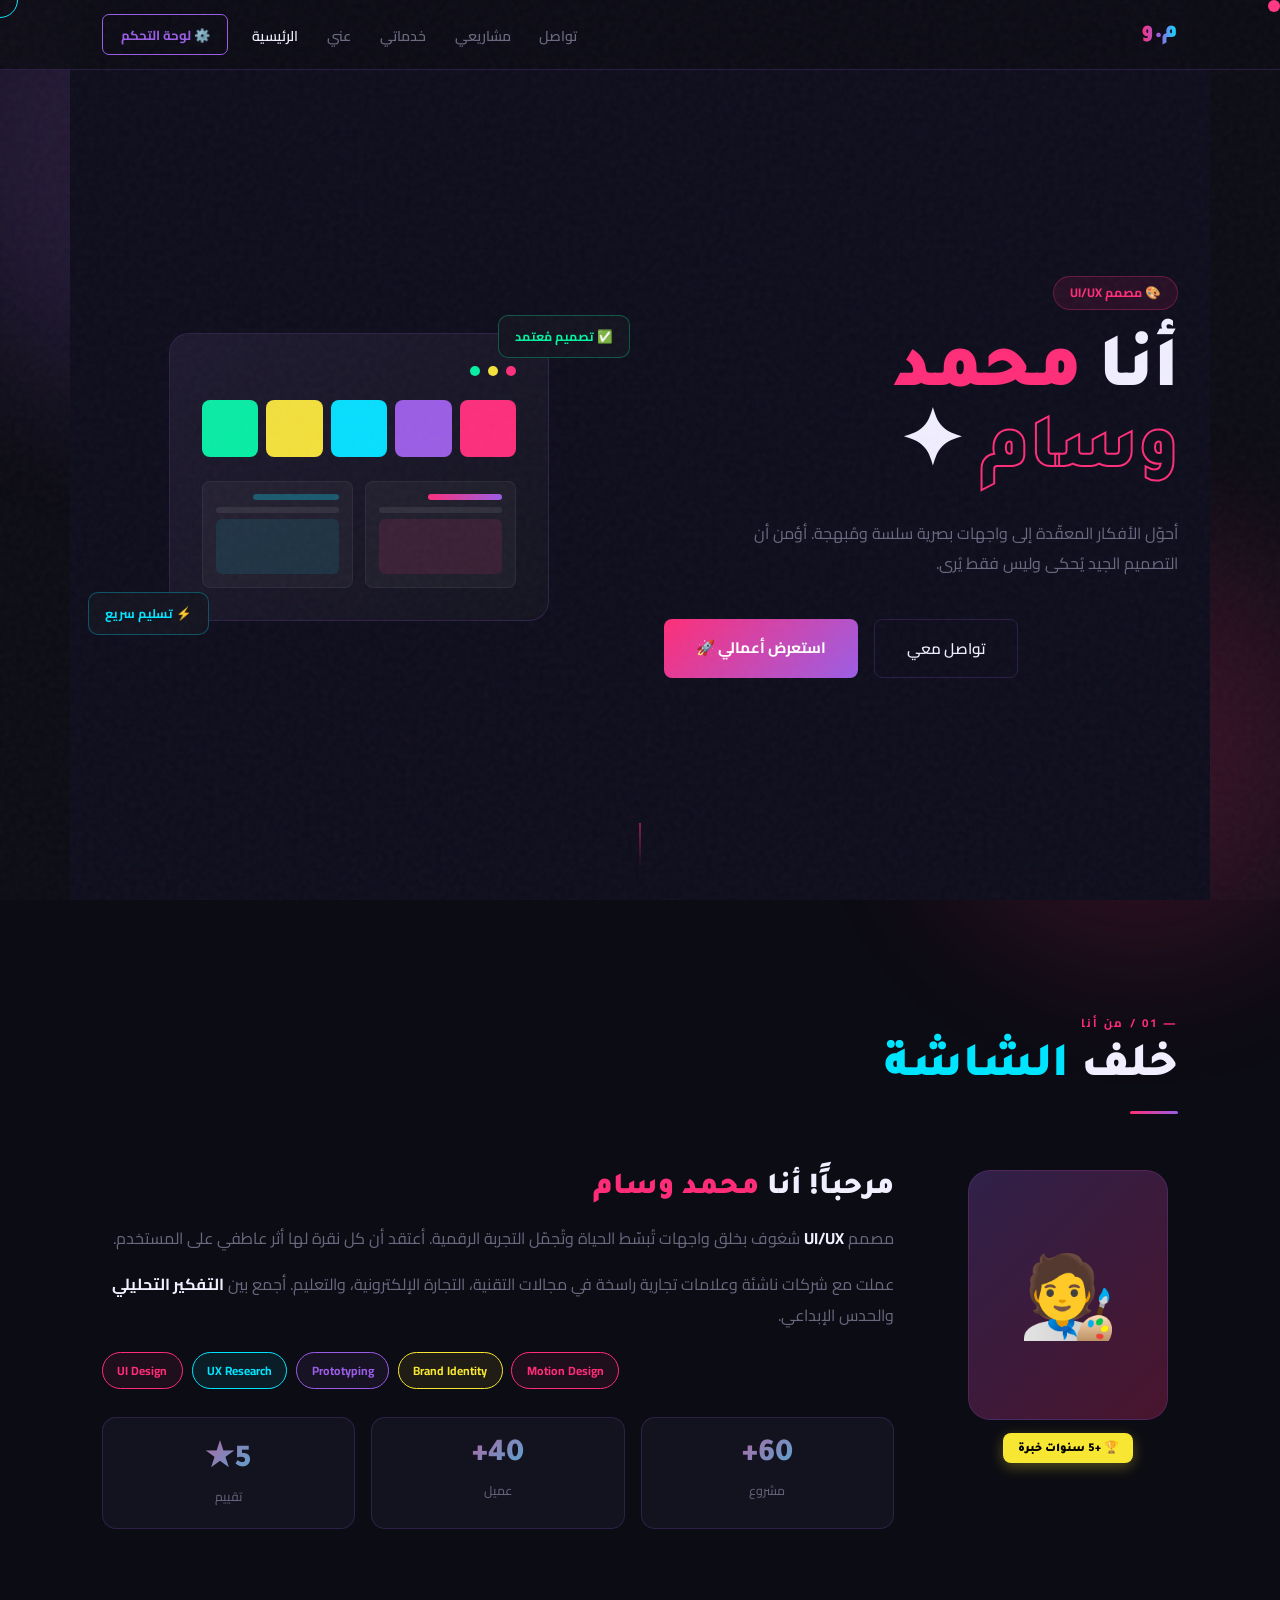
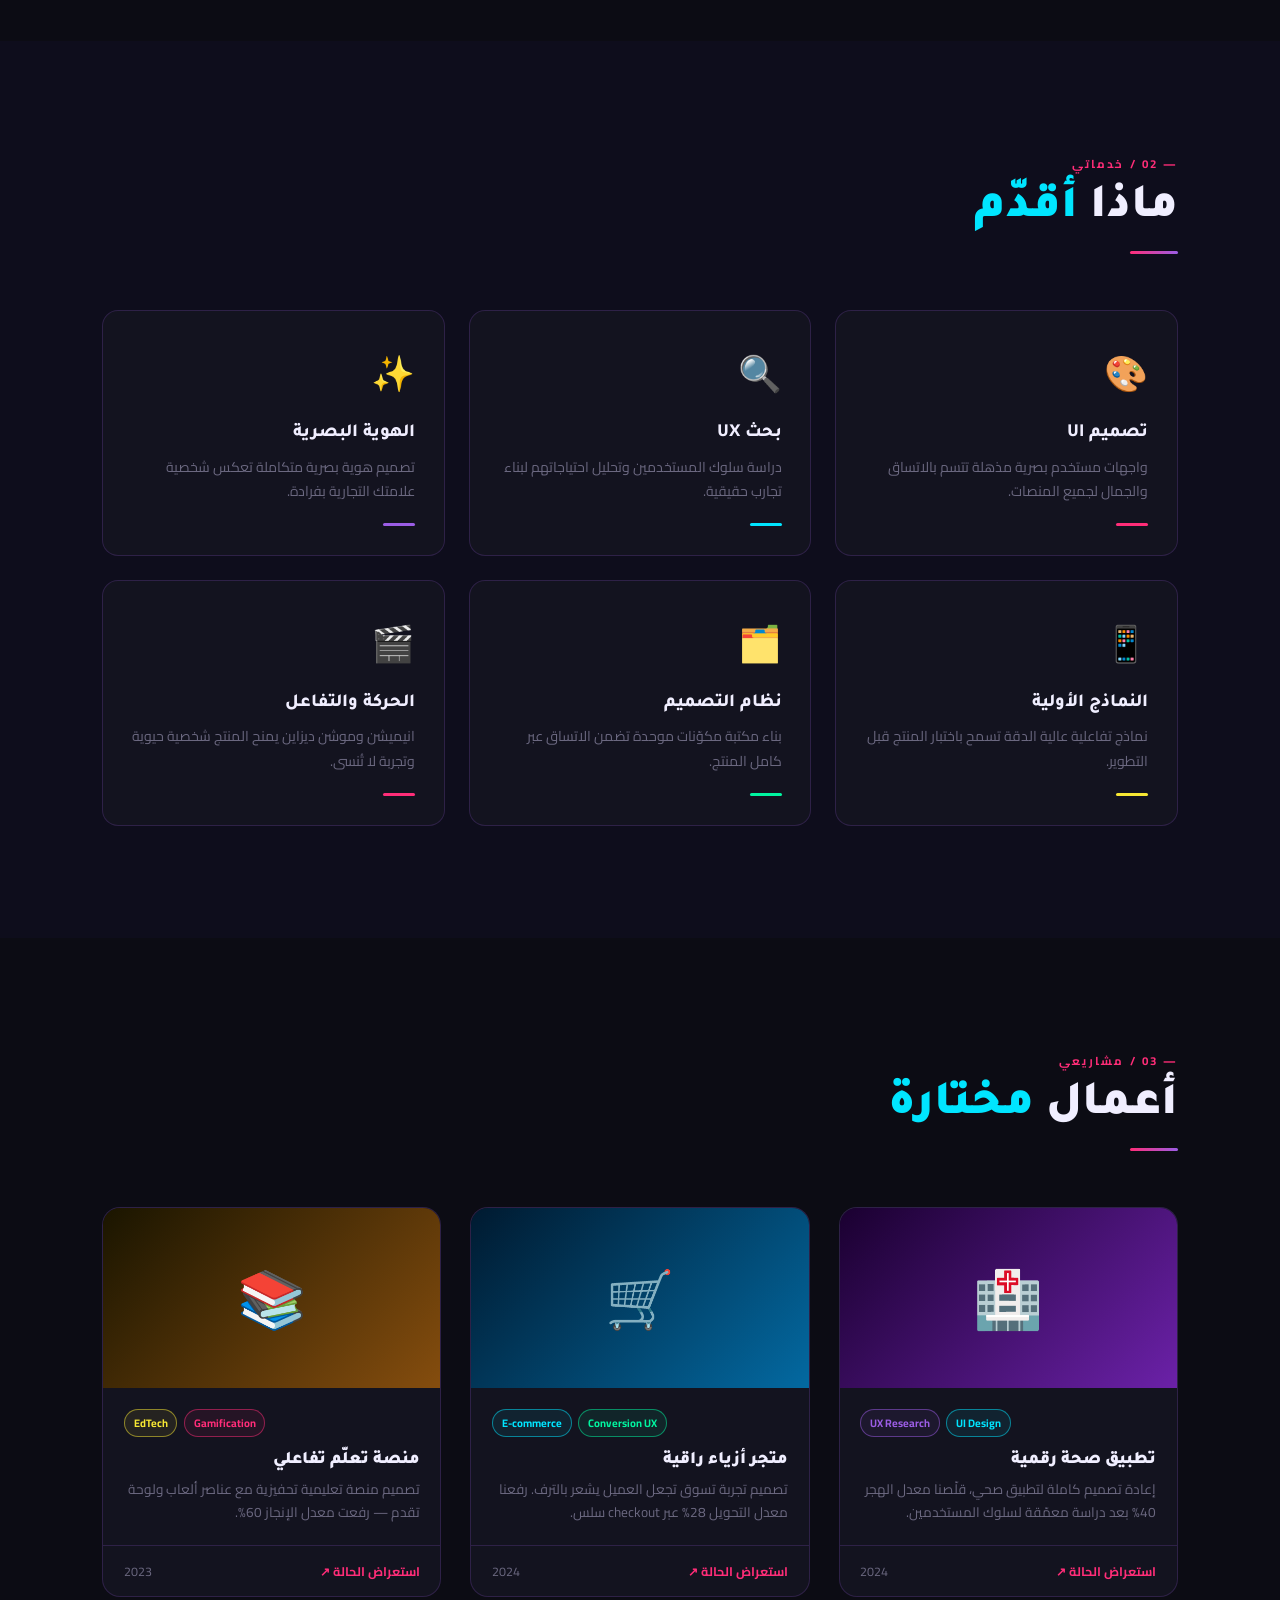
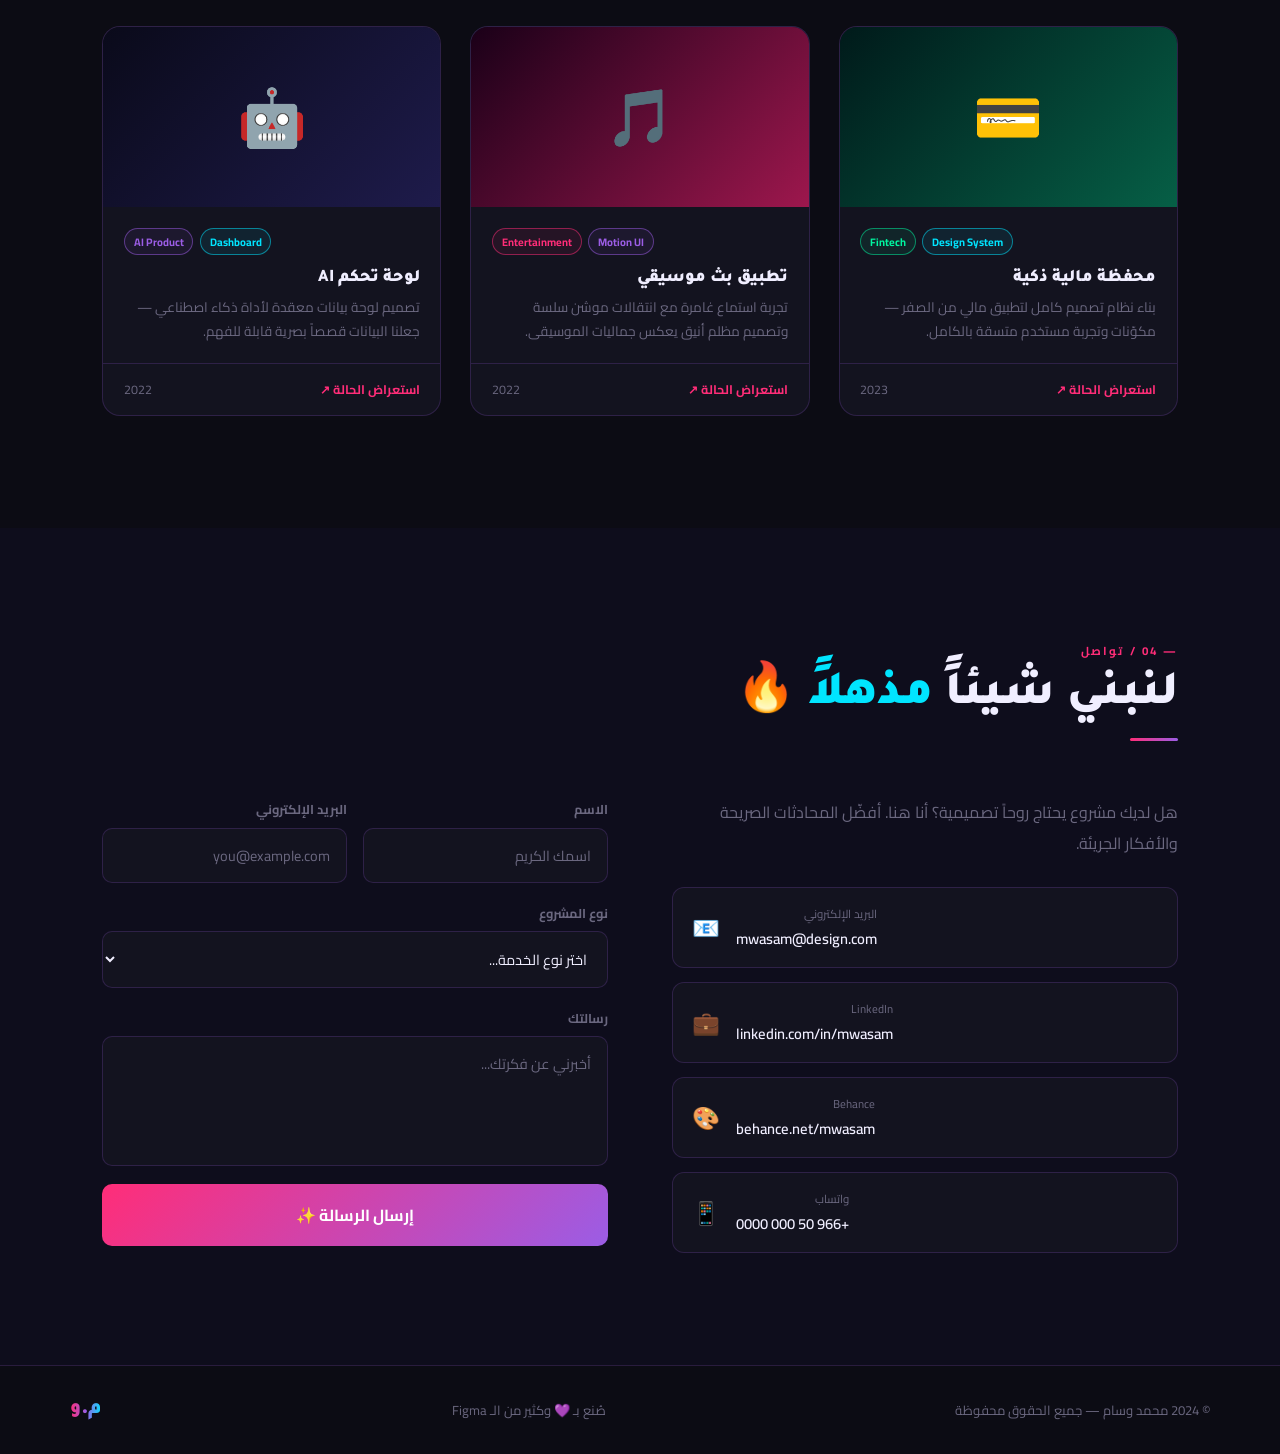
==== index.html @ 16c1e428 "Add files via upload" ====
<!DOCTYPE html>
<html lang="ar" dir="rtl">
<head>
  <meta charset="UTF-8" />
  <meta name="viewport" content="width=device-width, initial-scale=1.0" />
  <title>محمد وسام | مصمم UI/UX</title>
  <link rel="preconnect" href="https://fonts.googleapis.com" />
  <link href="https://fonts.googleapis.com/css2?family=Tajawal:wght@300;400;500;700;900&family=Cairo:wght@300;400;600;700;900&display=swap" rel="stylesheet" />
  <link rel="stylesheet" href="style.css" />
</head>
<body>

  <!-- Custom Cursor -->
  <div id="cursor"></div>
  <div id="cursor-ring"></div>

  <!-- ═══════════════════════════════════ NAV ═══════════════════════════════════ -->
  <nav id="navbar">
    <div class="nav-inner">
      <div class="nav-logo">م.و</div>
      <button class="nav-toggle" id="navToggle" aria-label="قائمة">
        <span></span><span></span><span></span>
      </button>
      <ul class="nav-links" id="navLinks">
        <li><a href="#hero">الرئيسية</a></li>
        <li><a href="#about">عني</a></li>
        <li><a href="#services">خدماتي</a></li>
        <li><a href="#projects">مشاريعي</a></li>
        <li><a href="#contact">تواصل</a></li>
      </ul>
      <button class="btn-nav-cta" id="openDashboard">⚙️ لوحة التحكم</button>
    </div>
  </nav>

  <!-- ═══════════════════════════════════ HERO ══════════════════════════════════ -->
  <section id="hero">
    <div class="hero-blobs">
      <div class="blob b1"></div>
      <div class="blob b2"></div>
      <div class="blob b3"></div>
    </div>
    <div class="hero-content">
      <div class="hero-badge">🎨 مصمم UI/UX</div>
      <h1 class="hero-title">
        أنا <span class="t-pink">محمد</span><br>
        <span class="t-stroke">وسام</span> ✦
      </h1>
      <p class="hero-desc">أحوّل الأفكار المعقّدة إلى واجهات بصرية سلسة ومُبهجة. أؤمن أن التصميم الجيد يُحكى وليس فقط يُرى.</p>
      <div class="hero-btns">
        <a href="#projects" class="btn-glow">استعرض أعمالي 🚀</a>
        <a href="#contact"  class="btn-ghost">تواصل معي</a>
      </div>
    </div>
    <div class="hero-mockup">
      <div class="mockup-card">
        <div class="mockup-dots">
          <span class="dot dr"></span><span class="dot dy"></span><span class="dot dg"></span>
        </div>
        <div class="mockup-palette">
          <div class="swatch" style="background:var(--pink)"></div>
          <div class="swatch" style="background:var(--purple)"></div>
          <div class="swatch" style="background:var(--cyan)"></div>
          <div class="swatch" style="background:var(--yellow)"></div>
          <div class="swatch" style="background:var(--green)"></div>
        </div>
        <div class="mockup-wire">
          <div class="wf-block">
            <div class="wf-line accent"></div>
            <div class="wf-line"></div>
            <div class="wf-box" style="background:rgba(255,45,120,.12)"></div>
          </div>
          <div class="wf-block">
            <div class="wf-line" style="background:rgba(0,229,255,.3);width:70%"></div>
            <div class="wf-line"></div>
            <div class="wf-box" style="background:rgba(0,229,255,.1)"></div>
          </div>
        </div>
      </div>
      <div class="float-tag ft1">✅ تصميم مُعتمد</div>
      <div class="float-tag ft2">⚡ تسليم سريع</div>
    </div>
    <div class="hero-scroll"><div class="scroll-line"></div></div>
  </section>

  <!-- ═══════════════════════════════════ ABOUT ═════════════════════════════════ -->
  <section id="about">
    <div class="container">
      <div class="sec-head reveal">
        <span class="sec-label">— 01 / من أنا</span>
        <h2 class="sec-title">خلف <span class="t-cyan">الشاشة</span></h2>
        <div class="sec-line"></div>
      </div>
      <div class="about-grid">
        <div class="about-avatar reveal">
          <div class="avatar-frame">🧑‍🎨</div>
          <div class="avatar-badge">🏆 +5 سنوات خبرة</div>
        </div>
        <div class="about-text reveal">
          <h3>مرحباً! أنا <span class="t-pink">محمد وسام</span></h3>
          <p>مصمم <strong>UI/UX</strong> شغوف بخلق واجهات تُبسّط الحياة وتُجمّل التجربة الرقمية. أعتقد أن كل نقرة لها أثر عاطفي على المستخدم.</p>
          <p>عملت مع شركات ناشئة وعلامات تجارية راسخة في مجالات التقنية، التجارة الإلكترونية، والتعليم. أجمع بين <strong>التفكير التحليلي</strong> والحدس الإبداعي.</p>
          <div class="about-tags">
            <span class="tag pink">UI Design</span>
            <span class="tag cyan">UX Research</span>
            <span class="tag purple">Prototyping</span>
            <span class="tag yellow">Brand Identity</span>
            <span class="tag pink">Motion Design</span>
          </div>
          <div class="stats-grid">
            <div class="stat-box"><span class="stat-num">60+</span><span class="stat-lbl">مشروع</span></div>
            <div class="stat-box"><span class="stat-num">40+</span><span class="stat-lbl">عميل</span></div>
            <div class="stat-box"><span class="stat-num">5★</span><span class="stat-lbl">تقييم</span></div>
          </div>
        </div>
      </div>
    </div>
  </section>

  <!-- ═══════════════════════════════════ SERVICES ══════════════════════════════ -->
  <section id="services">
    <div class="container">
      <div class="sec-head reveal">
        <span class="sec-label">— 02 / خدماتي</span>
        <h2 class="sec-title">ماذا <span class="t-cyan">أقدّم</span></h2>
        <div class="sec-line"></div>
      </div>
      <div class="services-grid" id="servicesGrid">
        <!-- Rendered by JS -->
      </div>
    </div>
  </section>

  <!-- ═══════════════════════════════════ PROJECTS ═════════════════════════════ -->
  <section id="projects">
    <div class="container">
      <div class="sec-head reveal">
        <span class="sec-label">— 03 / مشاريعي</span>
        <h2 class="sec-title">أعمال <span class="t-cyan">مختارة</span></h2>
        <div class="sec-line"></div>
      </div>
      <div class="projects-grid" id="projectsGrid">
        <!-- Rendered by JS -->
      </div>
    </div>
  </section>

  <!-- ═══════════════════════════════════ CONTACT ═══════════════════════════════ -->
  <section id="contact">
    <div class="container">
      <div class="sec-head reveal">
        <span class="sec-label">— 04 / تواصل</span>
        <h2 class="sec-title">لنبني شيئاً <span class="t-cyan">مذهلاً</span> 🔥</h2>
        <div class="sec-line"></div>
      </div>
      <div class="contact-grid">
        <div class="contact-left reveal">
          <p>هل لديك مشروع يحتاج روحاً تصميمية؟ أنا هنا. أفضّل المحادثات الصريحة والأفكار الجريئة.</p>
          <div class="social-list">
            <a href="mailto:mwasam@design.com" class="social-card s-pink">
              <span class="si">📧</span>
              <div><div class="sl">البريد الإلكتروني</div><div class="sv">mwasam@design.com</div></div>
            </a>
            <a href="#" class="social-card s-cyan">
              <span class="si">💼</span>
              <div><div class="sl">LinkedIn</div><div class="sv">linkedin.com/in/mwasam</div></div>
            </a>
            <a href="#" class="social-card s-purple">
              <span class="si">🎨</span>
              <div><div class="sl">Behance</div><div class="sv">behance.net/mwasam</div></div>
            </a>
            <a href="#" class="social-card s-green">
              <span class="si">📱</span>
              <div><div class="sl">واتساب</div><div class="sv">+966 50 000 0000</div></div>
            </a>
          </div>
        </div>
        <form class="contact-form reveal" id="contactForm">
          <div class="form-row">
            <div class="fld"><label>الاسم</label><input type="text" placeholder="اسمك الكريم" /></div>
            <div class="fld"><label>البريد الإلكتروني</label><input type="email" placeholder="you@example.com" /></div>
          </div>
          <div class="fld">
            <label>نوع المشروع</label>
            <select>
              <option>اختر نوع الخدمة...</option>
              <option>تصميم UI/UX لتطبيق موبايل</option>
              <option>تصميم موقع ويب</option>
              <option>هوية بصرية وبراند</option>
              <option>استشارة تصميمية</option>
            </select>
          </div>
          <div class="fld">
            <label>رسالتك</label>
            <textarea placeholder="أخبرني عن فكرتك..."></textarea>
          </div>
          <button type="button" class="btn-send" id="sendBtn"><span>إرسال الرسالة ✨</span></button>
        </form>
      </div>
    </div>
  </section>

  <!-- ═══════════════════════════════════ FOOTER ═══════════════════════════════ -->
  <footer>
    <div class="footer-inner">
      <div class="footer-logo">م.و</div>
      <p>صُنع بـ 💜 وكثير من الـ Figma</p>
      <p>© 2024 محمد وسام — جميع الحقوق محفوظة</p>
    </div>
  </footer>

  <!-- ═══════════════════════ DASHBOARD MODAL ═══════════════════════════════════ -->
  <div id="dashboardOverlay" class="dash-overlay hidden">
    <div class="dash-modal">
      <div class="dash-header">
        <h2>⚙️ لوحة التحكم</h2>
        <button id="closeDashboard" class="dash-close">✕</button>
      </div>

      <!-- Login Screen -->
      <div id="loginScreen">
        <p class="dash-hint">أدخل كلمة المرور للدخول</p>
        <div class="fld">
          <label>كلمة المرور</label>
          <input type="password" id="dashPassword" placeholder="••••••••" />
        </div>
        <button class="btn-glow w100" id="loginBtn">دخول 🔑</button>
        <p class="dash-hint-sm">كلمة المرور الافتراضية: <strong>admin123</strong></p>
      </div>

      <!-- Dashboard Content -->
      <div id="dashContent" class="hidden">
        <div class="dash-tabs">
          <button class="dash-tab active" data-tab="projects-tab">🗂 المشاريع</button>
          <button class="dash-tab" data-tab="services-tab">🛠 الخدمات</button>
        </div>

        <!-- PROJECTS TAB -->
        <div id="projects-tab" class="dash-panel">
          <h3>إضافة مشروع جديد</h3>
          <div class="dash-form">
            <div class="form-row">
              <div class="fld"><label>اسم المشروع</label><input type="text" id="pName" placeholder="اسم المشروع" /></div>
              <div class="fld"><label>السنة</label><input type="text" id="pYear" placeholder="2024" /></div>
            </div>
            <div class="fld"><label>الوصف</label><textarea id="pDesc" placeholder="وصف قصير للمشروع..."></textarea></div>
            <div class="form-row">
              <div class="fld">
                <label>الأيقونة (إيموجي)</label>
                <input type="text" id="pIcon" placeholder="🎨" />
              </div>
              <div class="fld">
                <label>لون الخلفية (CSS gradient)</label>
                <input type="text" id="pBg" placeholder="linear-gradient(135deg,#1a0030,#6b21a8)" />
              </div>
            </div>
            <div class="fld"><label>التاقات (مفصولة بفاصلة)</label><input type="text" id="pTags" placeholder="UI Design, Figma, Research" /></div>
            <button class="btn-glow w100" id="addProjectBtn">➕ إضافة المشروع</button>
          </div>
          <h3 style="margin-top:1.5rem">المشاريع الحالية</h3>
          <div id="projectsList" class="dash-list"></div>
        </div>

        <!-- SERVICES TAB -->
        <div id="services-tab" class="dash-panel hidden">
          <h3>إضافة خدمة جديدة</h3>
          <div class="dash-form">
            <div class="form-row">
              <div class="fld"><label>اسم الخدمة</label><input type="text" id="sName" placeholder="تصميم UI" /></div>
              <div class="fld"><label>الأيقونة (إيموجي)</label><input type="text" id="sIcon" placeholder="🎨" /></div>
            </div>
            <div class="fld"><label>الوصف</label><textarea id="sDesc" placeholder="وصف الخدمة..."></textarea></div>
            <div class="fld">
              <label>اللون المميز</label>
              <select id="sColor">
                <option value="pink">وردي</option>
                <option value="cyan">سماوي</option>
                <option value="purple">بنفسجي</option>
                <option value="yellow">أصفر</option>
                <option value="green">أخضر</option>
              </select>
            </div>
            <button class="btn-glow w100" id="addServiceBtn">➕ إضافة الخدمة</button>
          </div>
          <h3 style="margin-top:1.5rem">الخدمات الحالية</h3>
          <div id="servicesList" class="dash-list"></div>
        </div>
      </div>
    </div>
  </div>

  <!-- Toast -->
  <div id="toast" class="toast hidden"></div>

  <script src="app.js"></script>
</body>
</html>
---- style.css ----
/* ═══════════════════════════════════════════════════════
   PORTFOLIO — محمد وسام | style.css
   ═══════════════════════════════════════════════════════ */

/* ── VARIABLES ── */
:root {
  --bg:     #0c0c14;
  --bg2:    #0e0d1c;
  --card:   #13131f;
  --pink:   #ff2d78;
  --cyan:   #00e5ff;
  --purple: #9b5de5;
  --yellow: #f7e733;
  --green:  #00f5a0;
  --white:  #f0eeff;
  --dim:    #6b6880;
  --border: rgba(155,93,229,0.2);
  --nav-h:  70px;
}

/* ── RESET ── */
*, *::before, *::after { margin:0; padding:0; box-sizing:border-box; }
html { scroll-behavior:smooth; font-size:16px; }

body {
  font-family: 'Cairo', sans-serif;
  background: var(--bg);
  color: var(--white);
  overflow-x: hidden;
  direction: rtl;
  cursor: none;
}

/* ── NOISE OVERLAY ── */
body::after {
  content:'';
  position:fixed; inset:0;
  background:url("data:image/svg+xml,%3Csvg viewBox='0 0 200 200' xmlns='http://www.w3.org/2000/svg'%3E%3Cfilter id='n'%3E%3CfeTurbulence type='fractalNoise' baseFrequency='0.75' numOctaves='4' stitchTiles='stitch'/%3E%3C/filter%3E%3Crect width='100%25' height='100%25' filter='url(%23n)' opacity='0.04'/%3E%3C/svg%3E");
  pointer-events:none; z-index:9000;
}

/* ── SCROLLBAR ── */
::-webkit-scrollbar { width:5px; }
::-webkit-scrollbar-track { background:var(--bg); }
::-webkit-scrollbar-thumb { background:var(--purple); border-radius:100px; }

/* ── CURSOR ── */
#cursor {
  position:fixed; width:12px; height:12px;
  background:var(--pink); border-radius:50%;
  pointer-events:none; z-index:9998;
  transition:transform .1s; mix-blend-mode:screen;
}
#cursor-ring {
  position:fixed; width:36px; height:36px;
  border:1.5px solid var(--cyan); border-radius:50%;
  pointer-events:none; z-index:9997;
  transition:all .15s ease; mix-blend-mode:screen;
}
@media(hover:none) { #cursor, #cursor-ring { display:none; } body { cursor:auto; } }

/* ── TYPOGRAPHY HELPERS ── */
.t-pink   { color:var(--pink); }
.t-cyan   { color:var(--cyan); }
.t-stroke { -webkit-text-stroke:2px var(--pink); color:transparent; }

/* ── LAYOUT ── */
.container { max-width:1140px; margin:0 auto; padding:0 2rem; }

/* ── REVEAL ANIMATION ── */
.reveal {
  opacity:0; transform:translateY(28px);
  transition:opacity .7s ease, transform .7s ease;
}
.reveal.up { opacity:1; transform:none; }

/* ══════════════════════════════════ NAV ════════════════════════════════════ */
#navbar {
  position:fixed; top:0; left:0; right:0; z-index:500;
  height:var(--nav-h);
  background:rgba(12,12,20,.85);
  backdrop-filter:blur(24px);
  border-bottom:1px solid var(--border);
}
.nav-inner {
  max-width:1140px; margin:0 auto; padding:0 2rem;
  height:100%; display:flex; align-items:center; gap:1.5rem;
}
.nav-logo {
  font-family:'Tajawal',sans-serif; font-weight:900; font-size:1.5rem;
  background:linear-gradient(90deg,var(--pink),var(--purple),var(--cyan));
  -webkit-background-clip:text; -webkit-text-fill-color:transparent; background-clip:text;
  flex-shrink:0;
}
.nav-links {
  display:flex; gap:1.8rem; list-style:none;
  flex-direction:row-reverse; margin-right:auto;
}
.nav-links a {
  text-decoration:none; color:var(--dim);
  font-size:.88rem; font-weight:600;
  transition:color .3s; position:relative; padding-bottom:4px;
}
.nav-links a::after {
  content:''; position:absolute; bottom:0; right:0;
  width:0; height:2px;
  background:linear-gradient(90deg,var(--pink),var(--cyan));
  transition:width .3s;
}
.nav-links a:hover { color:var(--white); }
.nav-links a:hover::after { width:100%; }

.btn-nav-cta {
  background:transparent; border:1.5px solid var(--purple); color:var(--purple);
  padding:.45rem 1.1rem; border-radius:7px;
  font-family:'Cairo',sans-serif; font-size:.82rem; font-weight:700;
  cursor:pointer; transition:all .3s; white-space:nowrap; flex-shrink:0;
}
.btn-nav-cta:hover { background:var(--purple); color:#fff; box-shadow:0 0 20px rgba(155,93,229,.4); }

/* Hamburger */
.nav-toggle {
  display:none; flex-direction:column; gap:5px;
  background:transparent; border:none; cursor:pointer; padding:4px; margin-right:auto;
}
.nav-toggle span {
  display:block; width:24px; height:2px;
  background:var(--white); border-radius:2px;
  transition:all .3s;
}
.nav-toggle.open span:nth-child(1) { transform:translateY(7px) rotate(45deg); }
.nav-toggle.open span:nth-child(2) { opacity:0; }
.nav-toggle.open span:nth-child(3) { transform:translateY(-7px) rotate(-45deg); }

/* ══════════════════════════════════ HERO ═══════════════════════════════════ */
#hero {
  min-height:100vh;
  display:grid; grid-template-columns:1fr 1fr;
  align-items:center; gap:3rem;
  padding:calc(var(--nav-h) + 3rem) 2rem 4rem;
  max-width:1140px; margin:0 auto;
  position:relative;
}

/* Blobs (positioned relative to viewport) */
.hero-blobs { position:fixed; inset:0; pointer-events:none; z-index:-1; }
.blob { position:absolute; border-radius:50%; filter:blur(80px); opacity:.16; animation:drift 12s ease-in-out infinite alternate; }
.b1 { width:500px; height:500px; background:var(--purple); top:-100px; left:-80px; }
.b2 { width:400px; height:400px; background:var(--pink);   bottom:-50px; right:-60px; animation-delay:-4s; }
.b3 { width:280px; height:280px; background:var(--cyan);   top:40%;  left:45%;  animation-delay:-8s; }

@keyframes drift {
  from { transform:translate(0,0) scale(1); }
  to   { transform:translate(28px,18px) scale(1.1); }
}

.hero-content { animation:fadeUp 1s ease both; }
.hero-badge {
  display:inline-flex; align-items:center; gap:.5rem;
  background:rgba(255,45,120,.1); border:1px solid rgba(255,45,120,.3);
  color:var(--pink); padding:.3rem 1rem; border-radius:100px;
  font-size:.78rem; font-weight:700; margin-bottom:1.5rem;
}
.hero-title {
  font-family:'Tajawal',sans-serif;
  font-size:clamp(2.8rem,6vw,5rem); font-weight:900;
  line-height:1.05; letter-spacing:-.02em; margin-bottom:1.4rem;
}
.hero-desc { font-size:1rem; color:var(--dim); line-height:1.9; max-width:460px; margin-bottom:2.5rem; }
.hero-btns { display:flex; gap:1rem; flex-direction:row-reverse; flex-wrap:wrap; }

/* CTA Buttons */
.btn-glow {
  background:linear-gradient(135deg,var(--pink),var(--purple));
  color:#fff; border:none; padding:.9rem 2rem; border-radius:8px;
  font-family:'Cairo',sans-serif; font-weight:700; font-size:.95rem;
  cursor:pointer; transition:all .3s; text-decoration:none; display:inline-block;
}
.btn-glow:hover { transform:translateY(-3px); box-shadow:0 8px 32px rgba(255,45,120,.45); }
.btn-ghost {
  background:transparent; color:var(--white); border:1.5px solid var(--border);
  padding:.9rem 2rem; border-radius:8px;
  font-family:'Cairo',sans-serif; font-weight:600; font-size:.95rem;
  cursor:pointer; transition:all .3s; text-decoration:none; display:inline-block;
}
.btn-ghost:hover { border-color:var(--cyan); color:var(--cyan); transform:translateY(-3px); }
.w100 { width:100%; text-align:center; }

/* Mockup */
.hero-mockup { position:relative; display:flex; align-items:center; justify-content:center; }
.mockup-card {
  background:var(--card); border:1px solid var(--border); border-radius:20px;
  padding:2rem; width:100%; max-width:380px; position:relative; overflow:hidden;
}
.mockup-card::before {
  content:''; position:absolute; inset:0;
  background:linear-gradient(135deg,rgba(155,93,229,.08),transparent);
}
.mockup-dots { display:flex; gap:.5rem; margin-bottom:1.5rem; }
.dot { width:10px; height:10px; border-radius:50%; }
.dr { background:var(--pink); } .dy { background:var(--yellow); } .dg { background:var(--green); }
.mockup-palette { display:grid; grid-template-columns:repeat(5,1fr); gap:.5rem; margin-bottom:1.5rem; }
.swatch { aspect-ratio:1; border-radius:8px; }
.mockup-wire { display:grid; grid-template-columns:1fr 1fr; gap:.8rem; }
.wf-block { background:rgba(255,255,255,.04); border:1px solid rgba(255,255,255,.06); border-radius:8px; padding:.8rem; display:flex; flex-direction:column; gap:.4rem; }
.wf-line { height:6px; border-radius:100px; background:rgba(255,255,255,.08); }
.wf-line.accent { background:linear-gradient(90deg,var(--pink),var(--purple)); width:60%; }
.wf-box { height:55px; border-radius:6px; }

.float-tag {
  position:absolute; background:var(--card); border:1px solid var(--border);
  border-radius:10px; padding:.55rem 1rem; font-size:.78rem; font-weight:700;
  display:flex; align-items:center; gap:.4rem; white-space:nowrap;
  animation:floatY 4s ease-in-out infinite alternate;
}
.ft1 { top:-18px; right:-14px; color:var(--green); border-color:rgba(0,245,160,.3); animation-delay:-1s; }
.ft2 { bottom:-14px; left:-14px; color:var(--cyan); border-color:rgba(0,229,255,.3); animation-delay:-2.5s; }

@keyframes floatY {
  from { transform:translateY(0) rotate(-2deg); }
  to   { transform:translateY(-10px) rotate(2deg); }
}

.hero-scroll {
  position:absolute; bottom:2rem; left:50%; transform:translateX(-50%);
  display:flex; flex-direction:column; align-items:center;
  animation:bounce 2s infinite;
}
.scroll-line { width:1px; height:45px; background:linear-gradient(to bottom,var(--pink),transparent); }

@keyframes bounce { 0%,100%{transform:translateX(-50%) translateY(0)} 50%{transform:translateX(-50%) translateY(8px)} }
@keyframes fadeUp { from{opacity:0;transform:translateY(28px)} to{opacity:1;transform:none} }

/* ══════════════════════════════════ SECTION SHARED ══════════════════════ */
section { padding:7rem 0; }
section:nth-child(even) { background:var(--bg2); }

.sec-head { margin-bottom:3.5rem; }
.sec-label { font-size:.72rem; font-weight:700; letter-spacing:.18em; text-transform:uppercase; color:var(--pink); display:block; margin-bottom:.5rem; }
.sec-title { font-family:'Tajawal',sans-serif; font-size:clamp(2rem,4vw,3rem); font-weight:900; line-height:1.1; }
.sec-line { width:48px; height:3px; background:linear-gradient(90deg,var(--pink),var(--purple)); border-radius:100px; margin-top:1rem; }

/* ══════════════════════════════════ ABOUT ══════════════════════════════════ */
.about-grid { display:grid; grid-template-columns:220px 1fr; gap:4rem; align-items:start; }
.about-avatar { position:relative; display:flex; flex-direction:column; align-items:center; }
.avatar-frame {
  width:200px; height:250px; border-radius:22px;
  background:linear-gradient(135deg,rgba(155,93,229,.25),rgba(255,45,120,.25));
  border:1px solid var(--border); display:flex; align-items:center; justify-content:center;
  font-size:5rem; position:relative; overflow:hidden;
}
.avatar-badge {
  background:var(--yellow); color:#000;
  font-family:'Tajawal',sans-serif; font-size:.75rem; font-weight:900;
  padding:.45rem .9rem; border-radius:8px; margin-top:.8rem;
  box-shadow:0 4px 14px rgba(247,231,51,.3);
}
.about-text h3 { font-family:'Tajawal',sans-serif; font-size:1.9rem; font-weight:900; margin-bottom:1rem; }
.about-text p { color:var(--dim); line-height:1.9; margin-bottom:1rem; }
.about-text strong { color:var(--white); }
.about-tags { display:flex; flex-wrap:wrap; gap:.55rem; margin:1.4rem 0; flex-direction:row-reverse; }
.tag { padding:.35rem .9rem; border-radius:100px; font-size:.75rem; font-weight:700; border:1.5px solid; }
.tag.pink   { border-color:var(--pink);  color:var(--pink);  background:rgba(255,45,120,.08); }
.tag.cyan   { border-color:var(--cyan);  color:var(--cyan);  background:rgba(0,229,255,.08); }
.tag.purple { border-color:var(--purple);color:var(--purple);background:rgba(155,93,229,.08); }
.tag.yellow { border-color:var(--yellow);color:var(--yellow);background:rgba(247,231,51,.08); }

.stats-grid { display:grid; grid-template-columns:repeat(3,1fr); gap:1rem; margin-top:1.8rem; }
.stat-box {
  background:var(--card); border:1px solid var(--border); border-radius:14px;
  padding:1.1rem; text-align:center; transition:all .3s;
}
.stat-box:hover { border-color:var(--purple); transform:translateY(-3px); }
.stat-num {
  display:block; font-family:'Tajawal',sans-serif; font-size:2rem; font-weight:900;
  background:linear-gradient(135deg,var(--pink),var(--cyan));
  -webkit-background-clip:text; -webkit-text-fill-color:transparent; background-clip:text;
}
.stat-lbl { font-size:.78rem; color:var(--dim); margin-top:.2rem; }

/* ══════════════════════════════════ SERVICES ════════════════════════════════ */
.services-grid { display:grid; grid-template-columns:repeat(auto-fill,minmax(260px,1fr)); gap:1.5rem; }
.service-card {
  background:var(--card); border:1px solid var(--border); border-radius:16px;
  padding:1.8rem; transition:all .35s; position:relative; overflow:hidden;
}
.service-card::before {
  content:''; position:absolute; inset:0;
  background:linear-gradient(135deg,var(--c-from,.05),transparent 60%); opacity:0; transition:opacity .3s;
}
.service-card:hover { transform:translateY(-5px); border-color:rgba(155,93,229,.5); }
.service-card:hover::before { opacity:1; }
.service-icon { font-size:2.2rem; margin-bottom:1rem; display:block; }
.service-name { font-family:'Tajawal',sans-serif; font-size:1.15rem; font-weight:800; margin-bottom:.6rem; }
.service-desc { font-size:.88rem; color:var(--dim); line-height:1.75; }
.service-accent { width:32px; height:3px; border-radius:100px; margin-top:1.2rem; }

/* ══════════════════════════════════ PROJECTS ════════════════════════════════ */
.projects-grid { display:grid; grid-template-columns:repeat(auto-fill,minmax(300px,1fr)); gap:1.8rem; }
.project-card {
  background:var(--card); border:1px solid var(--border); border-radius:18px;
  overflow:hidden; transition:all .35s; cursor:pointer; text-decoration:none;
  display:block; color:inherit;
}
.project-card:hover { transform:translateY(-7px); border-color:rgba(155,93,229,.5); box-shadow:0 20px 48px rgba(0,0,0,.4); }
.project-card:hover .p-overlay { opacity:1; }

.p-thumb { height:180px; display:flex; align-items:center; justify-content:center; font-size:3.5rem; position:relative; overflow:hidden; }
.p-overlay {
  position:absolute; inset:0; background:rgba(155,93,229,.3);
  display:flex; align-items:center; justify-content:center;
  color:#fff; font-size:.95rem; font-weight:700; opacity:0; transition:opacity .3s;
}
.p-body { padding:1.3rem; }
.p-tags { display:flex; gap:.4rem; flex-wrap:wrap; flex-direction:row-reverse; margin-bottom:.8rem; }
.p-tag {
  font-size:.68rem; font-weight:700; padding:.18rem .55rem;
  border-radius:100px; border:1px solid;
}
.pt-pink   { border-color:rgba(255,45,120,.5); color:var(--pink); background:rgba(255,45,120,.08); }
.pt-cyan   { border-color:rgba(0,229,255,.5);  color:var(--cyan); background:rgba(0,229,255,.08); }
.pt-purple { border-color:rgba(155,93,229,.5); color:var(--purple); background:rgba(155,93,229,.08); }
.pt-yellow { border-color:rgba(247,231,51,.5); color:var(--yellow); background:rgba(247,231,51,.08); }
.pt-green  { border-color:rgba(0,245,160,.5);  color:var(--green); background:rgba(0,245,160,.08); }

.p-name { font-family:'Tajawal',sans-serif; font-size:1.1rem; font-weight:900; margin-bottom:.45rem; }
.p-desc { font-size:.85rem; color:var(--dim); line-height:1.7; }
.p-footer {
  padding:.85rem 1.3rem; border-top:1px solid var(--border);
  display:flex; justify-content:space-between; align-items:center; font-size:.78rem;
}
.p-link { color:var(--pink); font-weight:700; }
.p-year { color:var(--dim); }

/* ══════════════════════════════════ CONTACT ═════════════════════════════════ */
.contact-grid { display:grid; grid-template-columns:1fr 1fr; gap:4rem; align-items:start; }
.contact-left p { color:var(--dim); line-height:1.9; margin-bottom:1.8rem; }
.social-list { display:flex; flex-direction:column; gap:.85rem; }
.social-card {
  display:flex; align-items:center; gap:1rem;
  padding:.95rem 1.2rem; background:var(--card); border:1px solid var(--border);
  border-radius:12px; text-decoration:none; color:var(--white);
  transition:all .3s; flex-direction:row-reverse; text-align:right;
}
.social-card:hover { transform:translateX(-4px); }
.social-card.s-pink:hover   { border-color:var(--pink);   box-shadow:0 4px 20px rgba(255,45,120,.15); }
.social-card.s-cyan:hover   { border-color:var(--cyan);   box-shadow:0 4px 20px rgba(0,229,255,.15); }
.social-card.s-purple:hover { border-color:var(--purple); box-shadow:0 4px 20px rgba(155,93,229,.15); }
.social-card.s-green:hover  { border-color:var(--green);  box-shadow:0 4px 20px rgba(0,245,160,.15); }
.si { font-size:1.4rem; flex-shrink:0; }
.sl { font-size:.72rem; color:var(--dim); }
.sv { font-size:.92rem; font-weight:600; }

.contact-form { display:flex; flex-direction:column; gap:1.1rem; }
.form-row { display:grid; grid-template-columns:1fr 1fr; gap:1rem; }
.fld { display:flex; flex-direction:column; gap:.4rem; }
.fld label { font-size:.8rem; font-weight:700; color:var(--dim); }
.fld input, .fld textarea, .fld select {
  background:var(--card); border:1.5px solid var(--border); border-radius:10px;
  padding:.82rem 1rem; color:var(--white);
  font-family:'Cairo',sans-serif; font-size:.9rem; direction:rtl;
  outline:none; transition:all .3s;
}
.fld select option { background:var(--card); }
.fld input::placeholder, .fld textarea::placeholder { color:var(--dim); }
.fld input:focus, .fld textarea:focus, .fld select:focus {
  border-color:rgba(155,93,229,.6);
  box-shadow:0 0 0 4px rgba(155,93,229,.08);
}
.fld textarea { height:130px; resize:none; }

.btn-send {
  background:linear-gradient(135deg,var(--pink),var(--purple));
  color:#fff; border:none; padding:1rem 2rem; border-radius:10px;
  font-family:'Cairo',sans-serif; font-weight:700; font-size:1rem;
  cursor:pointer; transition:all .3s; position:relative; overflow:hidden;
}
.btn-send::before {
  content:''; position:absolute; inset:0;
  background:linear-gradient(135deg,var(--purple),var(--cyan));
  opacity:0; transition:opacity .3s;
}
.btn-send:hover::before { opacity:1; }
.btn-send:hover { transform:translateY(-3px); box-shadow:0 12px 32px rgba(255,45,120,.35); }
.btn-send span { position:relative; z-index:1; }

/* ══════════════════════════════════ FOOTER ══════════════════════════════════ */
footer {
  border-top:1px solid var(--border); padding:2rem;
  background:var(--bg);
}
.footer-inner {
  max-width:1140px; margin:0 auto;
  display:flex; align-items:center; justify-content:space-between; flex-direction:row-reverse;
  flex-wrap:wrap; gap:1rem;
}
.footer-logo {
  font-family:'Tajawal',sans-serif; font-weight:900; font-size:1.3rem;
  background:linear-gradient(90deg,var(--pink),var(--purple),var(--cyan));
  -webkit-background-clip:text; -webkit-text-fill-color:transparent; background-clip:text;
}
footer p { font-size:.82rem; color:var(--dim); }

/* ══════════════════════════════ DASHBOARD MODAL ════════════════════════════ */
.dash-overlay {
  position:fixed; inset:0; z-index:1000;
  background:rgba(0,0,0,.75); backdrop-filter:blur(10px);
  display:flex; align-items:center; justify-content:center;
  padding:1rem;
}
.dash-overlay.hidden { display:none; }

.dash-modal {
  background:var(--bg2); border:1px solid var(--border); border-radius:20px;
  width:100%; max-width:680px; max-height:90vh; overflow-y:auto;
  padding:2rem; position:relative;
}
.dash-header {
  display:flex; align-items:center; justify-content:space-between;
  margin-bottom:1.8rem;
}
.dash-header h2 { font-family:'Tajawal',sans-serif; font-size:1.5rem; font-weight:900; }
.dash-close {
  background:rgba(255,45,120,.1); border:1px solid rgba(255,45,120,.3); color:var(--pink);
  width:36px; height:36px; border-radius:50%; font-size:1rem; cursor:pointer;
  display:flex; align-items:center; justify-content:center; transition:all .3s;
}
.dash-close:hover { background:var(--pink); color:#fff; }

.dash-hint { color:var(--dim); margin-bottom:1.2rem; font-size:.9rem; }
.dash-hint-sm { color:var(--dim); font-size:.78rem; margin-top:.8rem; text-align:center; }
.dash-hint-sm strong { color:var(--yellow); }

.dash-tabs { display:flex; gap:.8rem; margin-bottom:1.8rem; flex-direction:row-reverse; }
.dash-tab {
  background:transparent; border:1.5px solid var(--border); color:var(--dim);
  padding:.5rem 1.2rem; border-radius:8px; font-family:'Cairo',sans-serif;
  font-size:.88rem; font-weight:700; cursor:pointer; transition:all .3s;
}
.dash-tab.active { border-color:var(--purple); color:var(--white); background:rgba(155,93,229,.15); }

.dash-panel h3 { font-family:'Tajawal',sans-serif; font-size:1.1rem; font-weight:800; margin-bottom:1rem; color:var(--white); }
.dash-panel.hidden { display:none; }

.dash-form { background:var(--card); border:1px solid var(--border); border-radius:14px; padding:1.4rem; margin-bottom:1.2rem; display:flex; flex-direction:column; gap:1rem; }
.dash-form .fld textarea { height:80px; }

.dash-list { display:flex; flex-direction:column; gap:.7rem; }
.dash-item {
  display:flex; align-items:center; justify-content:space-between;
  padding:.85rem 1.1rem; background:var(--card); border:1px solid var(--border);
  border-radius:10px; gap:1rem;
}
.dash-item-info { flex:1; }
.dash-item-name { font-weight:700; font-size:.92rem; }
.dash-item-sub  { font-size:.75rem; color:var(--dim); margin-top:.15rem; }
.dash-item-del {
  background:rgba(255,45,120,.1); border:1px solid rgba(255,45,120,.3); color:var(--pink);
  padding:.3rem .7rem; border-radius:7px; cursor:pointer; font-size:.78rem;
  font-family:'Cairo',sans-serif; font-weight:700; transition:all .3s; white-space:nowrap;
}
.dash-item-del:hover { background:var(--pink); color:#fff; }

/* ── TOAST ── */
.toast {
  position:fixed; bottom:2rem; left:50%; transform:translateX(-50%);
  background:linear-gradient(135deg,var(--purple),var(--pink));
  color:#fff; padding:.75rem 1.8rem; border-radius:100px;
  font-weight:700; font-size:.9rem; z-index:2000;
  box-shadow:0 8px 24px rgba(155,93,229,.4);
  animation:toastIn .3s ease;
}
.toast.hidden { display:none; }
@keyframes toastIn { from{opacity:0;transform:translateX(-50%) translateY(10px)} to{opacity:1;transform:translateX(-50%) translateY(0)} }

/* ══════════════════════════════════ RESPONSIVE ══════════════════════════════ */

/* Tablet: 900px */
@media(max-width:900px) {
  #hero { grid-template-columns:1fr; padding-top:calc(var(--nav-h) + 2rem); }
  .hero-mockup { display:none; }
  .hero-scroll { display:none; }
  .about-grid { grid-template-columns:1fr; }
  .about-avatar { flex-direction:row; align-items:center; gap:1.2rem; }
  .contact-grid { grid-template-columns:1fr; gap:2.5rem; }
}

/* Mobile: 640px */
@media(max-width:640px) {
  :root { --nav-h: 60px; }

  .nav-links {
    position:fixed; top:var(--nav-h); left:0; right:0;
    background:rgba(12,12,20,.97); backdrop-filter:blur(20px);
    flex-direction:column; align-items:center; gap:0;
    padding:0; max-height:0; overflow:hidden;
    transition:max-height .4s ease, padding .4s ease;
    border-bottom:1px solid var(--border);
  }
  .nav-links.open { max-height:400px; padding:1.2rem 0; }
  .nav-links li { width:100%; text-align:center; }
  .nav-links a { display:block; padding:.9rem 2rem; font-size:1rem; }

  .nav-toggle { display:flex; }
  .btn-nav-cta { display:none; }

  .hero-title { font-size:2.4rem; }
  section { padding:4rem 0; }
  .container { padding:0 1.2rem; }

  .form-row { grid-template-columns:1fr; }
  .stats-grid { grid-template-columns:repeat(3,1fr); }

  .projects-grid { grid-template-columns:1fr; }
  .services-grid { grid-template-columns:1fr; }

  .footer-inner { flex-direction:column; text-align:center; }
  footer p:first-of-type { order:-1; }

  .dash-modal { padding:1.2rem; }
  .dash-form .form-row { grid-template-columns:1fr; }
}

/* Very small: 380px */
@media(max-width:380px) {
  .hero-title { font-size:2rem; }
  .stats-grid { grid-template-columns:1fr 1fr; }
  .about-tags { gap:.4rem; }
}
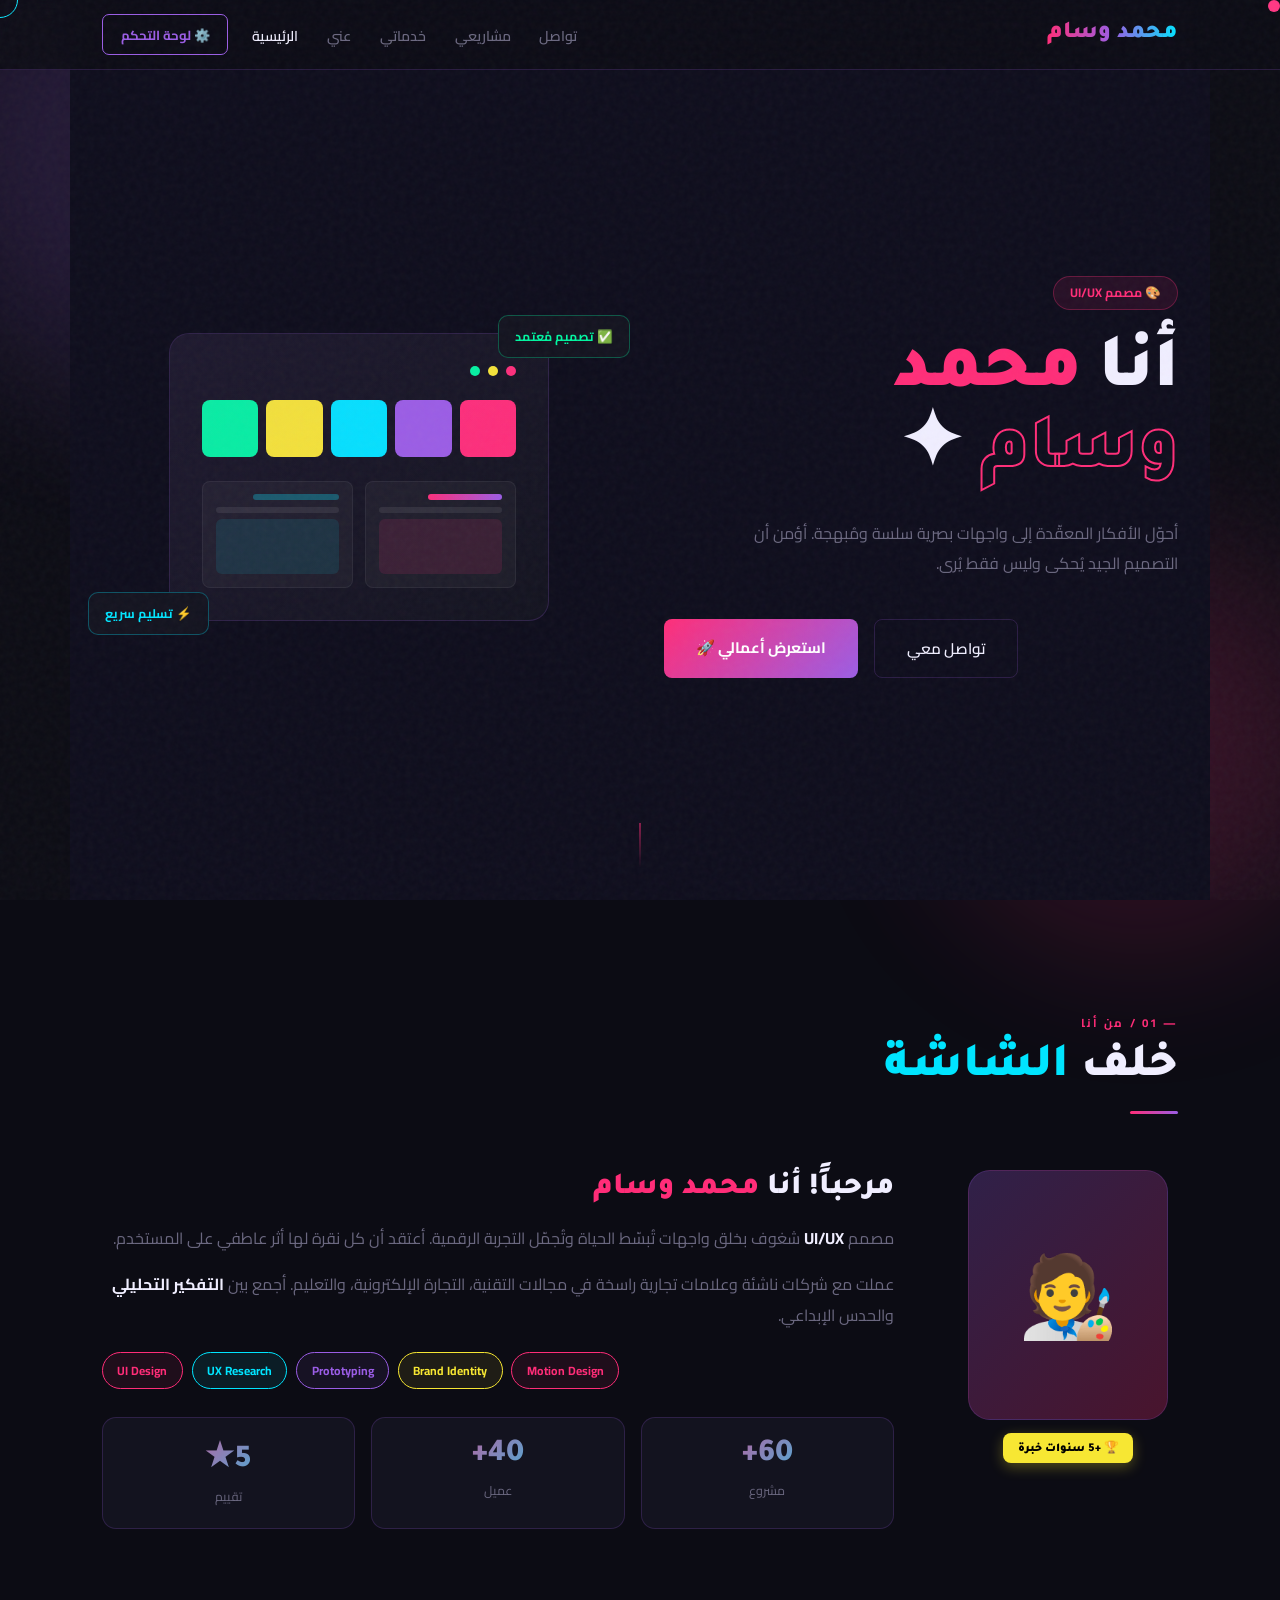
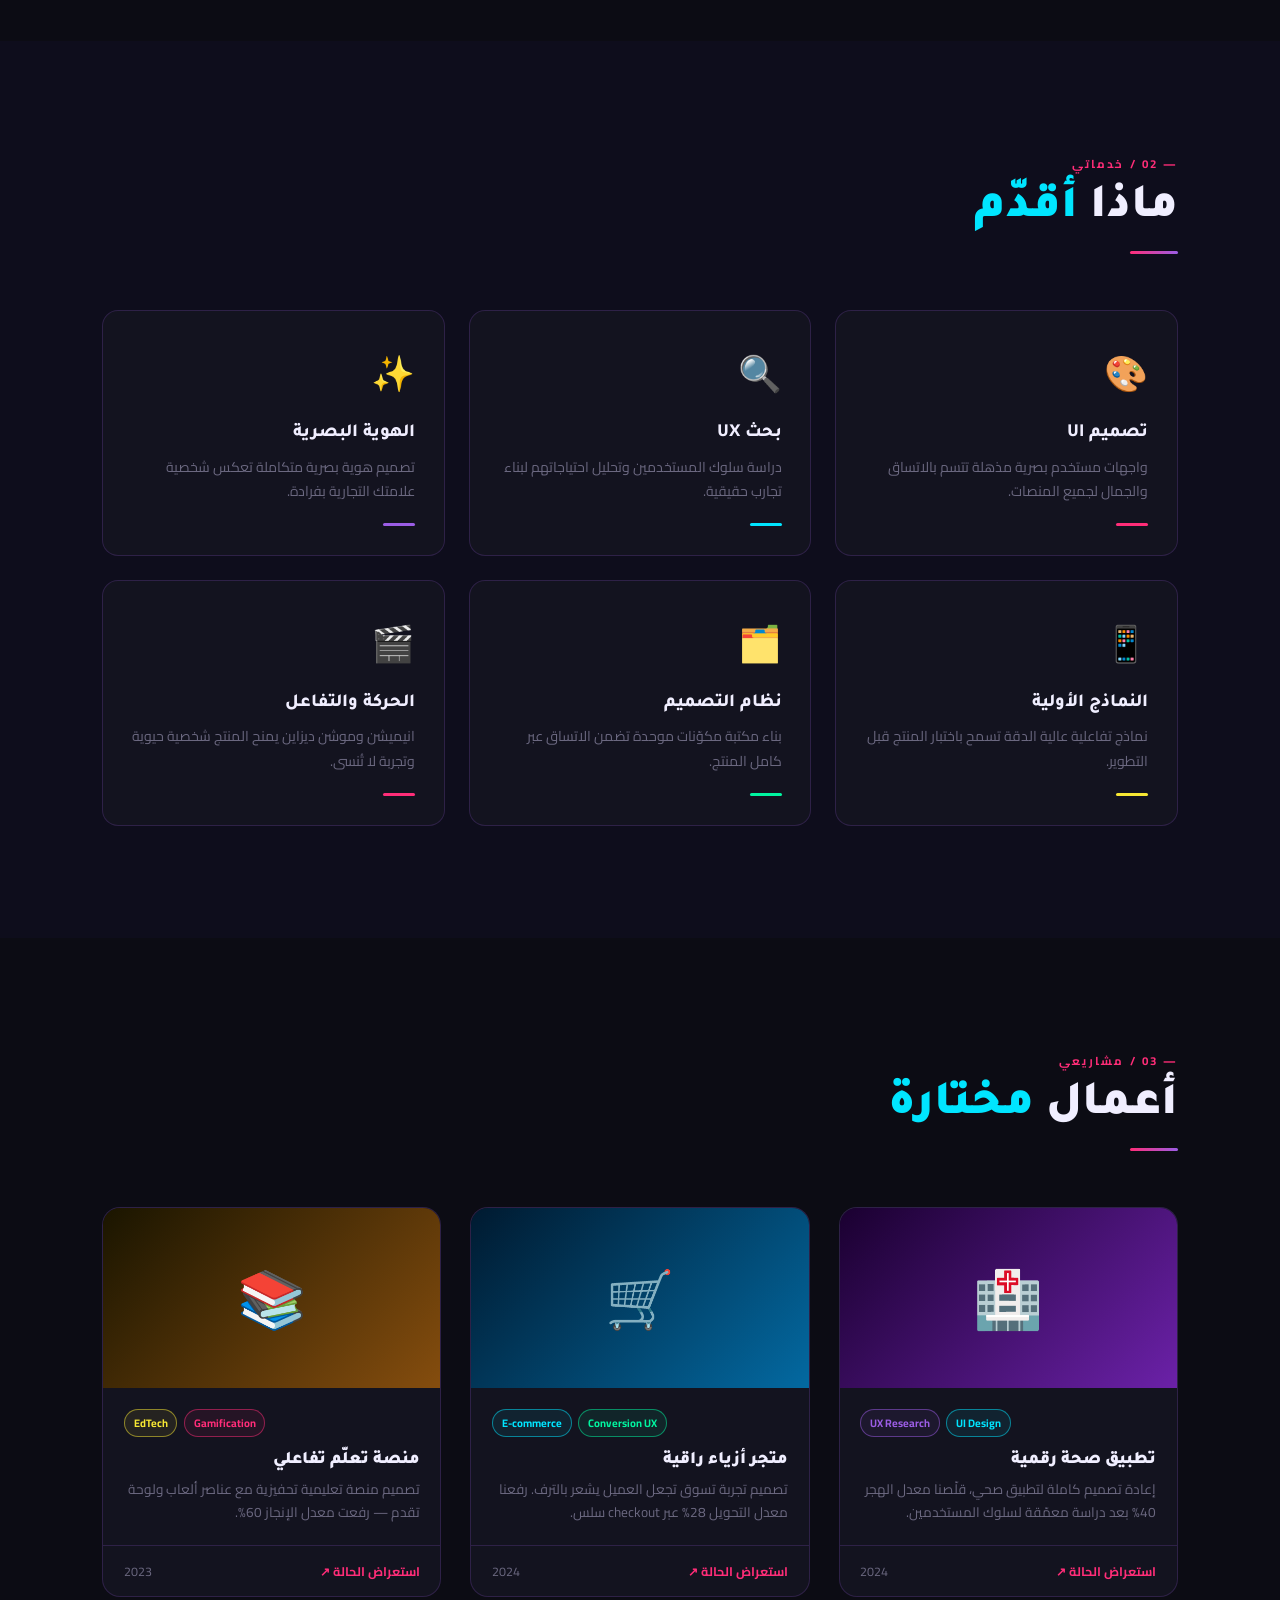
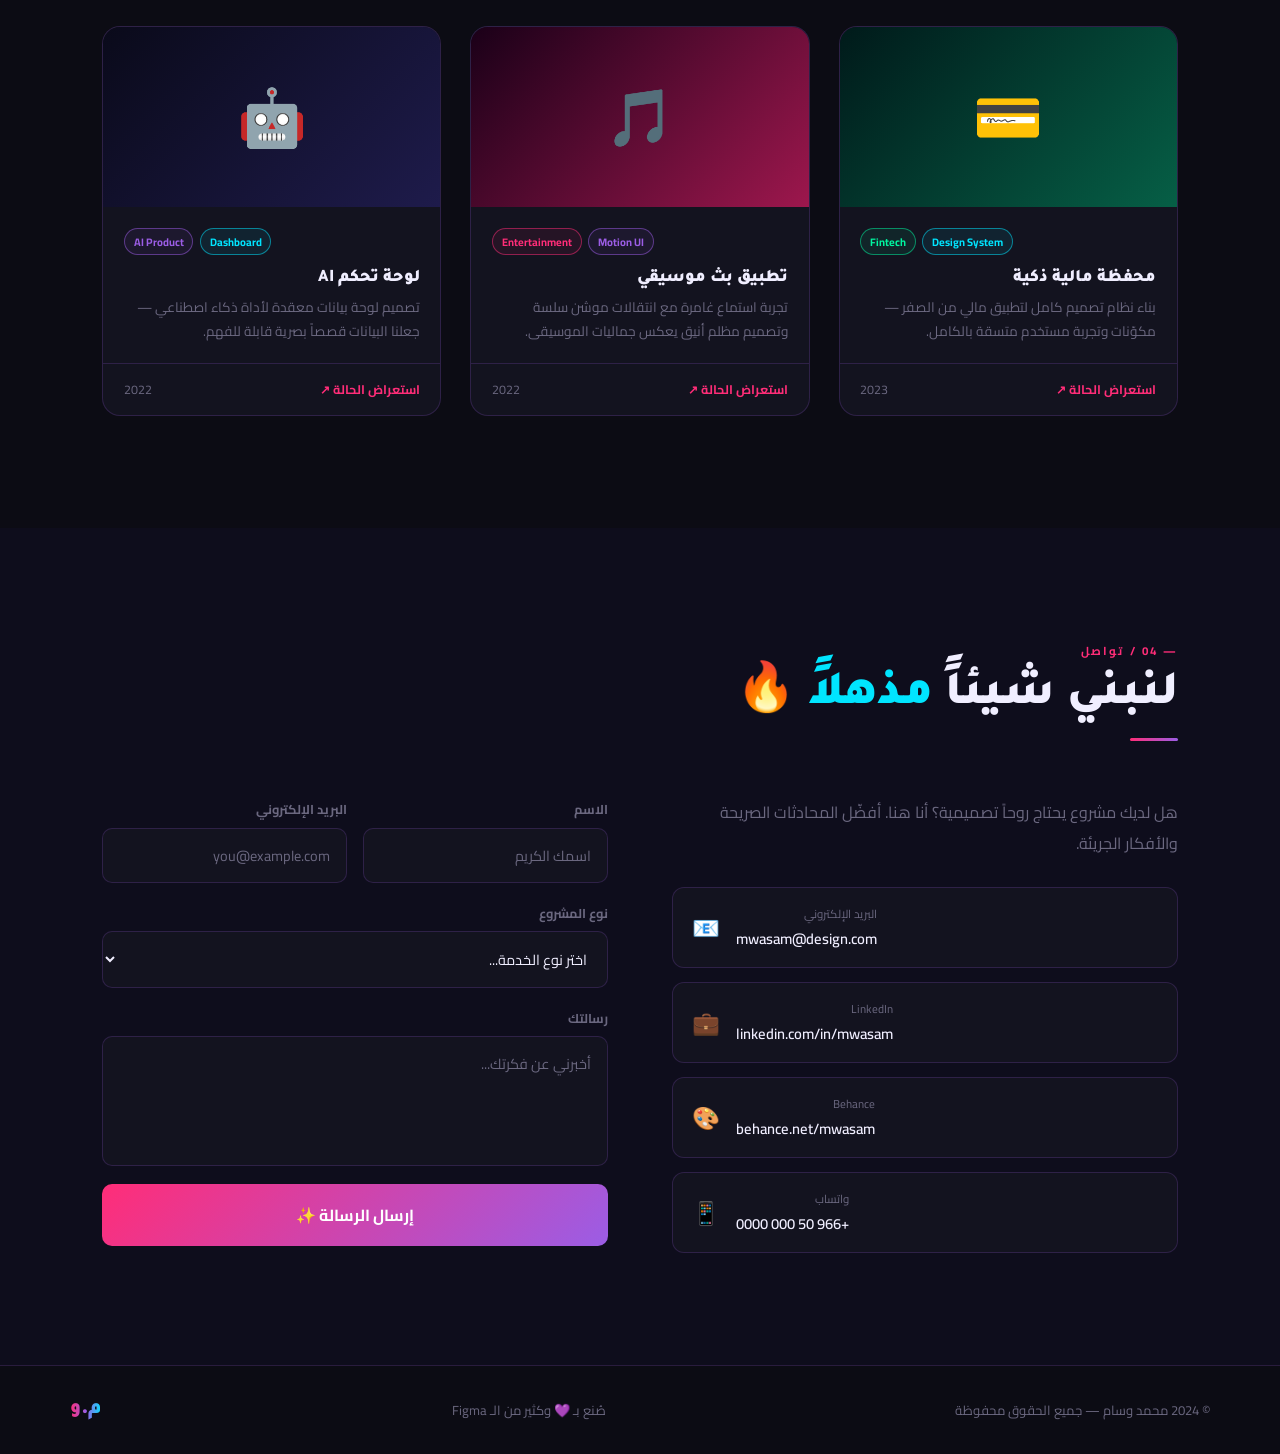
==== commit b93b6470: "Update index.html" ====
--- a/index.html
+++ b/index.html
@@ -17,7 +17,7 @@
   <!-- ═══════════════════════════════════ NAV ═══════════════════════════════════ -->
   <nav id="navbar">
     <div class="nav-inner">
-      <div class="nav-logo">م.و</div>
+      <div class="nav-logo">محمد وسام</div>
       <button class="nav-toggle" id="navToggle" aria-label="قائمة">
         <span></span><span></span><span></span>
       </button>
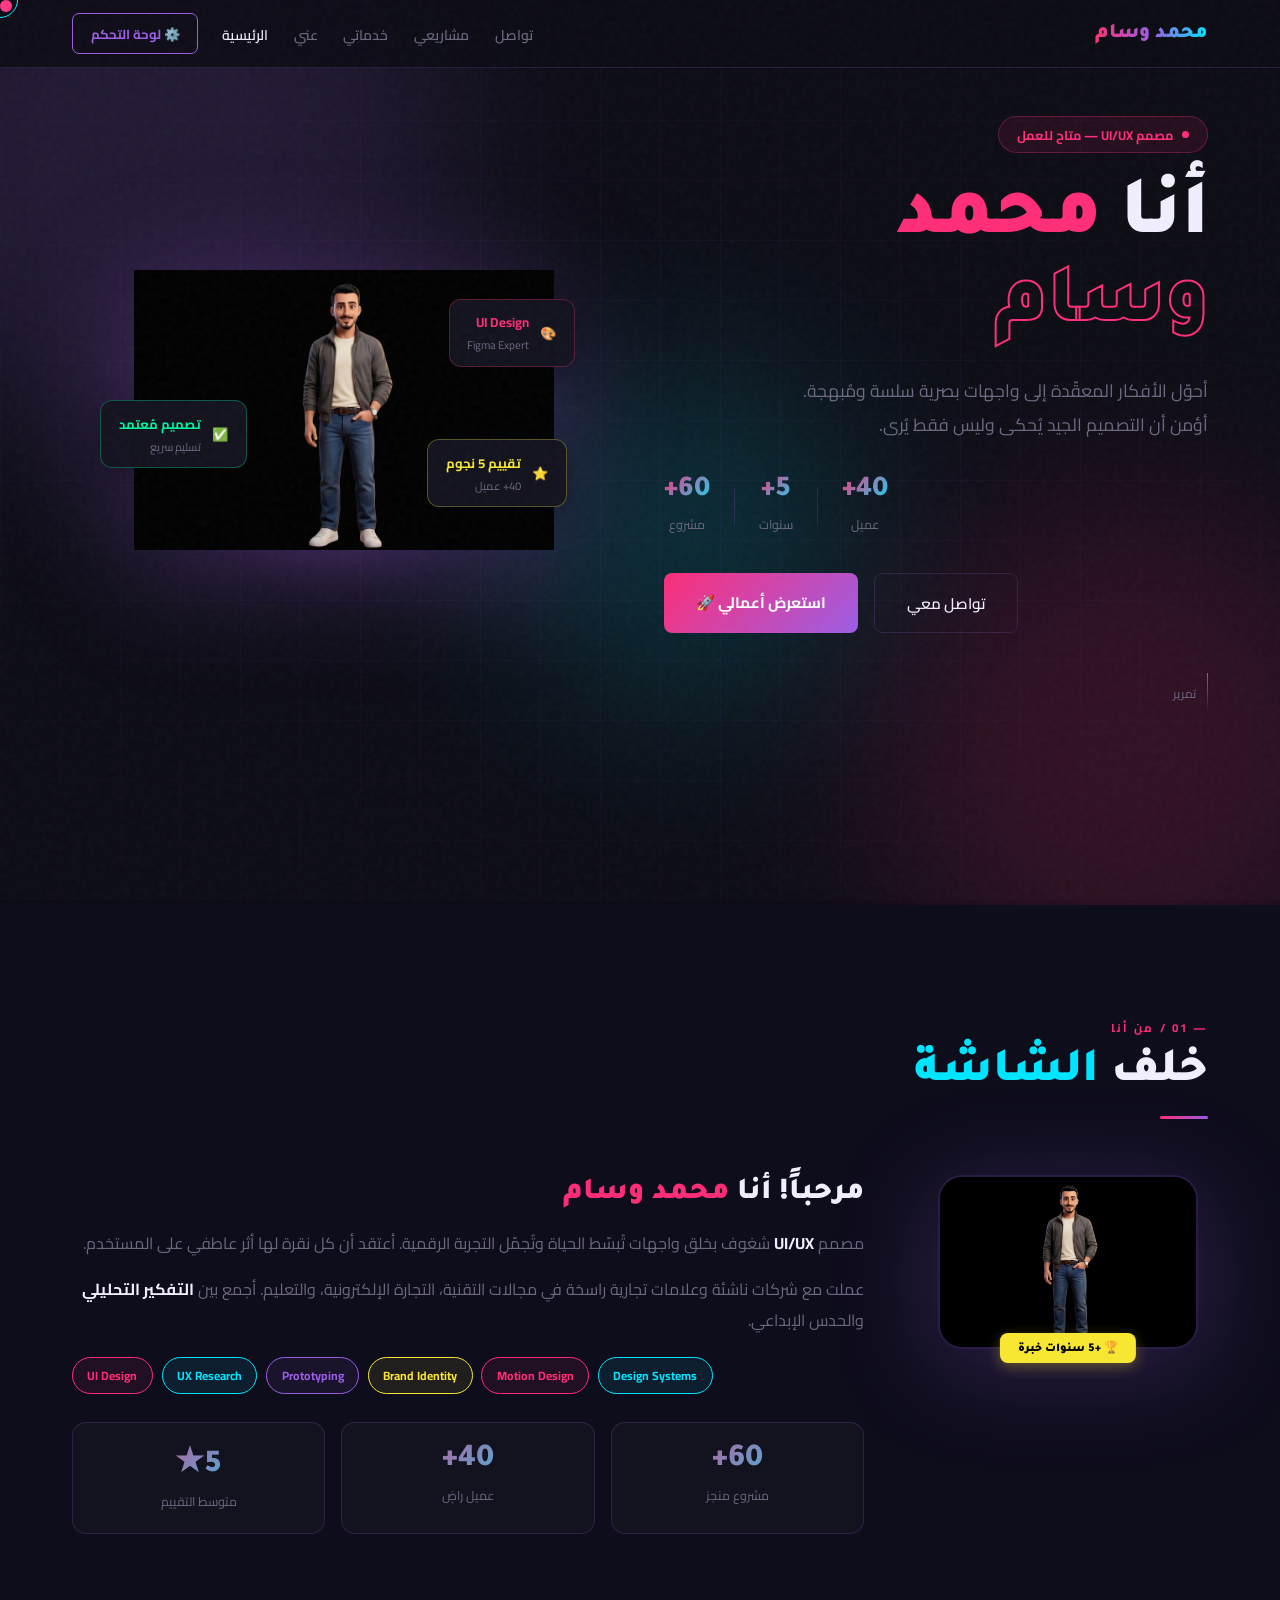
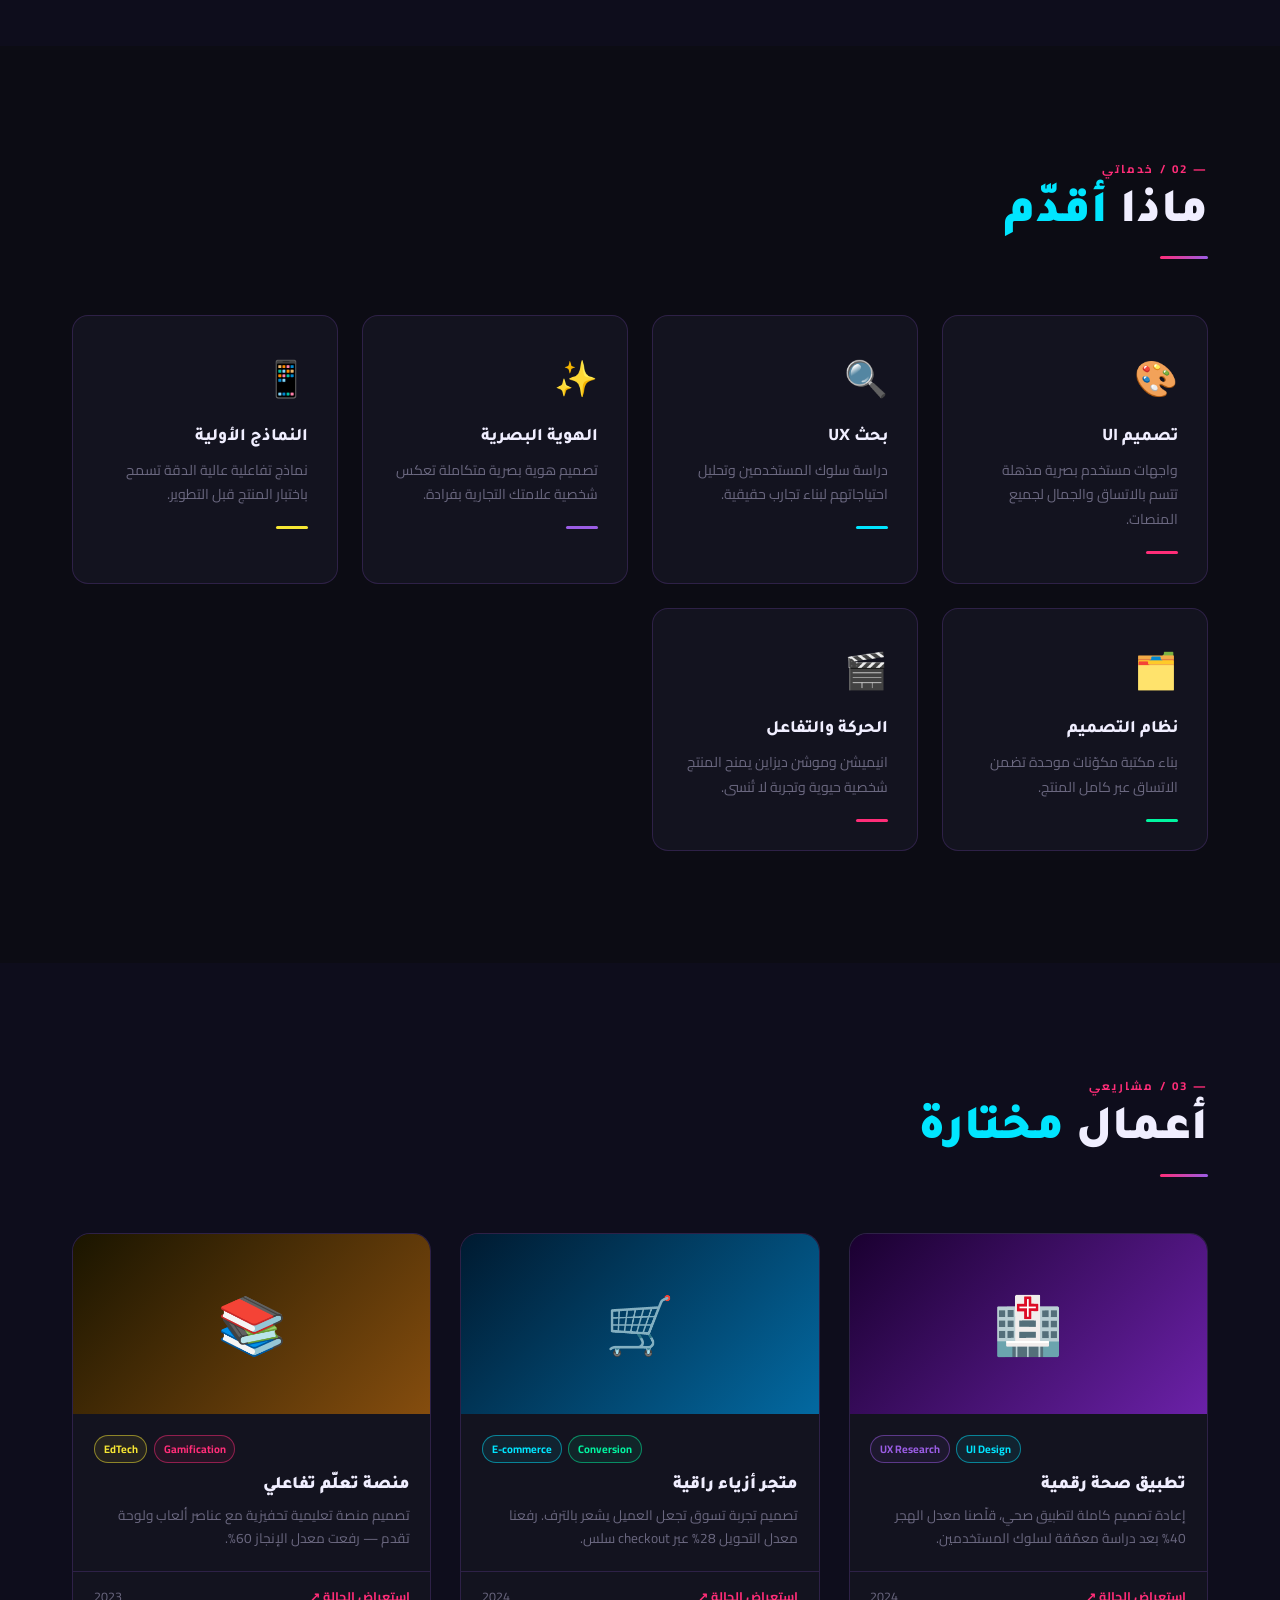
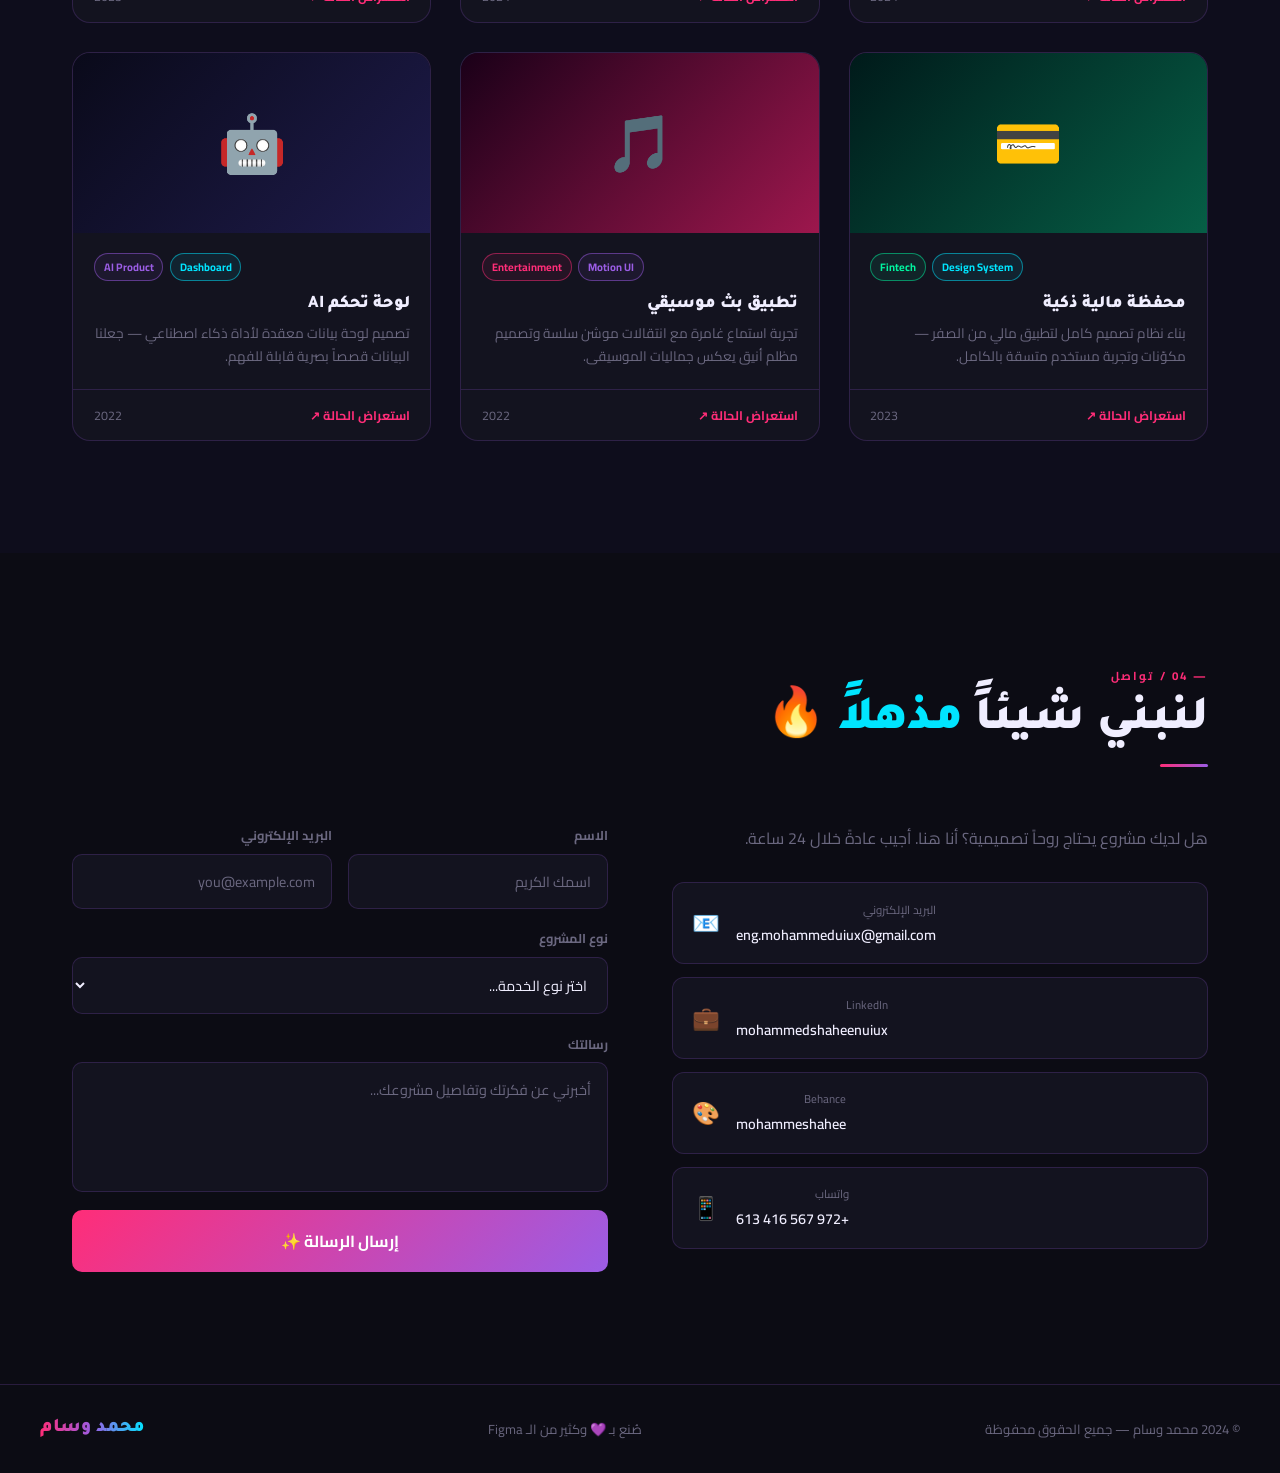
==== commit dc2a6527: "Add files via upload" ====
--- a/index.html
+++ b/index.html
@@ -10,11 +10,10 @@
 </head>
 <body>
 
-  <!-- Custom Cursor -->
   <div id="cursor"></div>
   <div id="cursor-ring"></div>
 
-  <!-- ═══════════════════════════════════ NAV ═══════════════════════════════════ -->
+  <!-- ══ NAV ══ -->
   <nav id="navbar">
     <div class="nav-inner">
       <div class="nav-logo">محمد وسام</div>
@@ -28,61 +27,50 @@
         <li><a href="#projects">مشاريعي</a></li>
         <li><a href="#contact">تواصل</a></li>
       </ul>
-      <button class="btn-nav-cta" id="openDashboard">⚙️ لوحة التحكم</button>
+      <a href="dashboard.html" class="btn-nav-cta" target="_blank">⚙️ لوحة التحكم</a>
     </div>
   </nav>
 
-  <!-- ═══════════════════════════════════ HERO ══════════════════════════════════ -->
+  <!-- ══ HERO — FULL WIDTH ══ -->
   <section id="hero">
     <div class="hero-blobs">
-      <div class="blob b1"></div>
-      <div class="blob b2"></div>
-      <div class="blob b3"></div>
+      <div class="blob b1"></div><div class="blob b2"></div><div class="blob b3"></div>
     </div>
-    <div class="hero-content">
-      <div class="hero-badge">🎨 مصمم UI/UX</div>
-      <h1 class="hero-title">
-        أنا <span class="t-pink">محمد</span><br>
-        <span class="t-stroke">وسام</span> ✦
-      </h1>
-      <p class="hero-desc">أحوّل الأفكار المعقّدة إلى واجهات بصرية سلسة ومُبهجة. أؤمن أن التصميم الجيد يُحكى وليس فقط يُرى.</p>
-      <div class="hero-btns">
-        <a href="#projects" class="btn-glow">استعرض أعمالي 🚀</a>
-        <a href="#contact"  class="btn-ghost">تواصل معي</a>
+    <div class="hero-grid-bg"></div>
+    <div class="hero-inner">
+      <div class="hero-content">
+        <div class="hero-badge"><span class="badge-dot"></span>مصمم UI/UX — متاح للعمل</div>
+        <h1 class="hero-title">
+          أنا <span class="t-pink">محمد</span><br>
+          <span class="t-stroke">وسام</span>
+        </h1>
+        <p class="hero-desc">أحوّل الأفكار المعقّدة إلى واجهات بصرية سلسة ومُبهجة.<br class="br-hide">أؤمن أن التصميم الجيد يُحكى وليس فقط يُرى.</p>
+        <div class="hero-stats">
+          <div class="h-stat"><span class="h-num">60+</span><span class="h-lbl">مشروع</span></div>
+          <div class="h-div"></div>
+          <div class="h-stat"><span class="h-num">5+</span><span class="h-lbl">سنوات</span></div>
+          <div class="h-div"></div>
+          <div class="h-stat"><span class="h-num">40+</span><span class="h-lbl">عميل</span></div>
+        </div>
+        <div class="hero-btns">
+          <a href="#projects" class="btn-glow">استعرض أعمالي 🚀</a>
+          <a href="#contact" class="btn-ghost">تواصل معي</a>
+        </div>
+        <div class="hero-scroll-hint"><div class="scroll-line"></div><span>تمرير</span></div>
+      </div>
+      <div class="hero-visual">
+        <div class="hero-avatar-wrap">
+          <div class="avatar-glow"></div>
+          <img src="avatar.png" alt="محمد وسام" class="hero-avatar-img" />
+          <div class="hero-float-card fc1"><span>🎨</span><div><div class="fc-t">UI Design</div><div class="fc-s">Figma Expert</div></div></div>
+          <div class="hero-float-card fc2"><span>✅</span><div><div class="fc-t">تصميم مُعتمد</div><div class="fc-s">تسليم سريع</div></div></div>
+          <div class="hero-float-card fc3"><span>⭐</span><div><div class="fc-t">تقييم 5 نجوم</div><div class="fc-s">40+ عميل</div></div></div>
+        </div>
       </div>
     </div>
-    <div class="hero-mockup">
-      <div class="mockup-card">
-        <div class="mockup-dots">
-          <span class="dot dr"></span><span class="dot dy"></span><span class="dot dg"></span>
-        </div>
-        <div class="mockup-palette">
-          <div class="swatch" style="background:var(--pink)"></div>
-          <div class="swatch" style="background:var(--purple)"></div>
-          <div class="swatch" style="background:var(--cyan)"></div>
-          <div class="swatch" style="background:var(--yellow)"></div>
-          <div class="swatch" style="background:var(--green)"></div>
-        </div>
-        <div class="mockup-wire">
-          <div class="wf-block">
-            <div class="wf-line accent"></div>
-            <div class="wf-line"></div>
-            <div class="wf-box" style="background:rgba(255,45,120,.12)"></div>
-          </div>
-          <div class="wf-block">
-            <div class="wf-line" style="background:rgba(0,229,255,.3);width:70%"></div>
-            <div class="wf-line"></div>
-            <div class="wf-box" style="background:rgba(0,229,255,.1)"></div>
-          </div>
-        </div>
-      </div>
-      <div class="float-tag ft1">✅ تصميم مُعتمد</div>
-      <div class="float-tag ft2">⚡ تسليم سريع</div>
-    </div>
-    <div class="hero-scroll"><div class="scroll-line"></div></div>
   </section>
 
-  <!-- ═══════════════════════════════════ ABOUT ═════════════════════════════════ -->
+  <!-- ══ ABOUT ══ -->
   <section id="about">
     <div class="container">
       <div class="sec-head reveal">
@@ -91,32 +79,32 @@
         <div class="sec-line"></div>
       </div>
       <div class="about-grid">
-        <div class="about-avatar reveal">
-          <div class="avatar-frame">🧑‍🎨</div>
-          <div class="avatar-badge">🏆 +5 سنوات خبرة</div>
+        <div class="about-avatar-col reveal">
+          <div class="about-img-frame">
+            <img src="avatar.png" alt="محمد وسام" class="about-img" />
+            <div class="about-img-badge">🏆 +5 سنوات خبرة</div>
+          </div>
         </div>
         <div class="about-text reveal">
           <h3>مرحباً! أنا <span class="t-pink">محمد وسام</span></h3>
           <p>مصمم <strong>UI/UX</strong> شغوف بخلق واجهات تُبسّط الحياة وتُجمّل التجربة الرقمية. أعتقد أن كل نقرة لها أثر عاطفي على المستخدم.</p>
           <p>عملت مع شركات ناشئة وعلامات تجارية راسخة في مجالات التقنية، التجارة الإلكترونية، والتعليم. أجمع بين <strong>التفكير التحليلي</strong> والحدس الإبداعي.</p>
           <div class="about-tags">
-            <span class="tag pink">UI Design</span>
-            <span class="tag cyan">UX Research</span>
-            <span class="tag purple">Prototyping</span>
-            <span class="tag yellow">Brand Identity</span>
-            <span class="tag pink">Motion Design</span>
+            <span class="tag pink">UI Design</span><span class="tag cyan">UX Research</span>
+            <span class="tag purple">Prototyping</span><span class="tag yellow">Brand Identity</span>
+            <span class="tag pink">Motion Design</span><span class="tag cyan">Design Systems</span>
           </div>
           <div class="stats-grid">
-            <div class="stat-box"><span class="stat-num">60+</span><span class="stat-lbl">مشروع</span></div>
-            <div class="stat-box"><span class="stat-num">40+</span><span class="stat-lbl">عميل</span></div>
-            <div class="stat-box"><span class="stat-num">5★</span><span class="stat-lbl">تقييم</span></div>
+            <div class="stat-box"><span class="stat-num">60+</span><span class="stat-lbl">مشروع منجز</span></div>
+            <div class="stat-box"><span class="stat-num">40+</span><span class="stat-lbl">عميل راضٍ</span></div>
+            <div class="stat-box"><span class="stat-num">5★</span><span class="stat-lbl">متوسط التقييم</span></div>
           </div>
         </div>
       </div>
     </div>
   </section>
 
-  <!-- ═══════════════════════════════════ SERVICES ══════════════════════════════ -->
+  <!-- ══ SERVICES ══ -->
   <section id="services">
     <div class="container">
       <div class="sec-head reveal">
@@ -124,13 +112,11 @@
         <h2 class="sec-title">ماذا <span class="t-cyan">أقدّم</span></h2>
         <div class="sec-line"></div>
       </div>
-      <div class="services-grid" id="servicesGrid">
-        <!-- Rendered by JS -->
-      </div>
+      <div class="services-grid" id="servicesGrid"></div>
     </div>
   </section>
 
-  <!-- ═══════════════════════════════════ PROJECTS ═════════════════════════════ -->
+  <!-- ══ PROJECTS ══ -->
   <section id="projects">
     <div class="container">
       <div class="sec-head reveal">
@@ -138,13 +124,11 @@
         <h2 class="sec-title">أعمال <span class="t-cyan">مختارة</span></h2>
         <div class="sec-line"></div>
       </div>
-      <div class="projects-grid" id="projectsGrid">
-        <!-- Rendered by JS -->
-      </div>
+      <div class="projects-grid" id="projectsGrid"></div>
     </div>
   </section>
 
-  <!-- ═══════════════════════════════════ CONTACT ═══════════════════════════════ -->
+  <!-- ══ CONTACT ══ -->
   <section id="contact">
     <div class="container">
       <div class="sec-head reveal">
@@ -154,44 +138,45 @@
       </div>
       <div class="contact-grid">
         <div class="contact-left reveal">
-          <p>هل لديك مشروع يحتاج روحاً تصميمية؟ أنا هنا. أفضّل المحادثات الصريحة والأفكار الجريئة.</p>
+          <p>هل لديك مشروع يحتاج روحاً تصميمية؟ أنا هنا. أجيب عادةً خلال 24 ساعة.</p>
           <div class="social-list">
-            <a href="mailto:mwasam@design.com" class="social-card s-pink">
+            <a href="mailto:eng.mohammeduiux@gmail.com" class="social-card s-pink">
               <span class="si">📧</span>
-              <div><div class="sl">البريد الإلكتروني</div><div class="sv">mwasam@design.com</div></div>
+              <div><div class="sl">البريد الإلكتروني</div><div class="sv">eng.mohammeduiux@gmail.com</div></div>
             </a>
-            <a href="#" class="social-card s-cyan">
+            <a href="https://www.linkedin.com/in/mohammedshaheenuiux/" target="_blank" class="social-card s-cyan">
               <span class="si">💼</span>
-              <div><div class="sl">LinkedIn</div><div class="sv">linkedin.com/in/mwasam</div></div>
+              <div><div class="sl">LinkedIn</div><div class="sv">mohammedshaheenuiux</div></div>
             </a>
-            <a href="#" class="social-card s-purple">
+            <a href="https://www.behance.net/mohammeshahee" target="_blank" class="social-card s-purple">
               <span class="si">🎨</span>
-              <div><div class="sl">Behance</div><div class="sv">behance.net/mwasam</div></div>
+              <div><div class="sl">Behance</div><div class="sv">mohammeshahee</div></div>
             </a>
-            <a href="#" class="social-card s-green">
+            <a href="https://wa.me/972567416613" target="_blank" class="social-card s-green">
               <span class="si">📱</span>
-              <div><div class="sl">واتساب</div><div class="sv">+966 50 000 0000</div></div>
+              <div><div class="sl">واتساب</div><div class="sv">+972 567 416 613</div></div>
             </a>
           </div>
         </div>
         <form class="contact-form reveal" id="contactForm">
           <div class="form-row">
-            <div class="fld"><label>الاسم</label><input type="text" placeholder="اسمك الكريم" /></div>
-            <div class="fld"><label>البريد الإلكتروني</label><input type="email" placeholder="you@example.com" /></div>
+            <div class="fld"><label>الاسم</label><input type="text" id="cf-name" placeholder="اسمك الكريم" /></div>
+            <div class="fld"><label>البريد الإلكتروني</label><input type="email" id="cf-email" placeholder="you@example.com" /></div>
           </div>
           <div class="fld">
             <label>نوع المشروع</label>
-            <select>
-              <option>اختر نوع الخدمة...</option>
+            <select id="cf-type">
+              <option value="">اختر نوع الخدمة...</option>
               <option>تصميم UI/UX لتطبيق موبايل</option>
               <option>تصميم موقع ويب</option>
               <option>هوية بصرية وبراند</option>
+              <option>نظام تصميم</option>
               <option>استشارة تصميمية</option>
             </select>
           </div>
           <div class="fld">
             <label>رسالتك</label>
-            <textarea placeholder="أخبرني عن فكرتك..."></textarea>
+            <textarea id="cf-msg" placeholder="أخبرني عن فكرتك وتفاصيل مشروعك..."></textarea>
           </div>
           <button type="button" class="btn-send" id="sendBtn"><span>إرسال الرسالة ✨</span></button>
         </form>
@@ -199,98 +184,16 @@
     </div>
   </section>
 
-  <!-- ═══════════════════════════════════ FOOTER ═══════════════════════════════ -->
+  <!-- ══ FOOTER ══ -->
   <footer>
     <div class="footer-inner">
-      <div class="footer-logo">م.و</div>
+      <div class="footer-logo">محمد وسام</div>
       <p>صُنع بـ 💜 وكثير من الـ Figma</p>
       <p>© 2024 محمد وسام — جميع الحقوق محفوظة</p>
     </div>
   </footer>
 
-  <!-- ═══════════════════════ DASHBOARD MODAL ═══════════════════════════════════ -->
-  <div id="dashboardOverlay" class="dash-overlay hidden">
-    <div class="dash-modal">
-      <div class="dash-header">
-        <h2>⚙️ لوحة التحكم</h2>
-        <button id="closeDashboard" class="dash-close">✕</button>
-      </div>
-
-      <!-- Login Screen -->
-      <div id="loginScreen">
-        <p class="dash-hint">أدخل كلمة المرور للدخول</p>
-        <div class="fld">
-          <label>كلمة المرور</label>
-          <input type="password" id="dashPassword" placeholder="••••••••" />
-        </div>
-        <button class="btn-glow w100" id="loginBtn">دخول 🔑</button>
-        <p class="dash-hint-sm">كلمة المرور الافتراضية: <strong>admin123</strong></p>
-      </div>
-
-      <!-- Dashboard Content -->
-      <div id="dashContent" class="hidden">
-        <div class="dash-tabs">
-          <button class="dash-tab active" data-tab="projects-tab">🗂 المشاريع</button>
-          <button class="dash-tab" data-tab="services-tab">🛠 الخدمات</button>
-        </div>
-
-        <!-- PROJECTS TAB -->
-        <div id="projects-tab" class="dash-panel">
-          <h3>إضافة مشروع جديد</h3>
-          <div class="dash-form">
-            <div class="form-row">
-              <div class="fld"><label>اسم المشروع</label><input type="text" id="pName" placeholder="اسم المشروع" /></div>
-              <div class="fld"><label>السنة</label><input type="text" id="pYear" placeholder="2024" /></div>
-            </div>
-            <div class="fld"><label>الوصف</label><textarea id="pDesc" placeholder="وصف قصير للمشروع..."></textarea></div>
-            <div class="form-row">
-              <div class="fld">
-                <label>الأيقونة (إيموجي)</label>
-                <input type="text" id="pIcon" placeholder="🎨" />
-              </div>
-              <div class="fld">
-                <label>لون الخلفية (CSS gradient)</label>
-                <input type="text" id="pBg" placeholder="linear-gradient(135deg,#1a0030,#6b21a8)" />
-              </div>
-            </div>
-            <div class="fld"><label>التاقات (مفصولة بفاصلة)</label><input type="text" id="pTags" placeholder="UI Design, Figma, Research" /></div>
-            <button class="btn-glow w100" id="addProjectBtn">➕ إضافة المشروع</button>
-          </div>
-          <h3 style="margin-top:1.5rem">المشاريع الحالية</h3>
-          <div id="projectsList" class="dash-list"></div>
-        </div>
-
-        <!-- SERVICES TAB -->
-        <div id="services-tab" class="dash-panel hidden">
-          <h3>إضافة خدمة جديدة</h3>
-          <div class="dash-form">
-            <div class="form-row">
-              <div class="fld"><label>اسم الخدمة</label><input type="text" id="sName" placeholder="تصميم UI" /></div>
-              <div class="fld"><label>الأيقونة (إيموجي)</label><input type="text" id="sIcon" placeholder="🎨" /></div>
-            </div>
-            <div class="fld"><label>الوصف</label><textarea id="sDesc" placeholder="وصف الخدمة..."></textarea></div>
-            <div class="fld">
-              <label>اللون المميز</label>
-              <select id="sColor">
-                <option value="pink">وردي</option>
-                <option value="cyan">سماوي</option>
-                <option value="purple">بنفسجي</option>
-                <option value="yellow">أصفر</option>
-                <option value="green">أخضر</option>
-              </select>
-            </div>
-            <button class="btn-glow w100" id="addServiceBtn">➕ إضافة الخدمة</button>
-          </div>
-          <h3 style="margin-top:1.5rem">الخدمات الحالية</h3>
-          <div id="servicesList" class="dash-list"></div>
-        </div>
-      </div>
-    </div>
-  </div>
-
-  <!-- Toast -->
   <div id="toast" class="toast hidden"></div>
-
   <script src="app.js"></script>
 </body>
 </html>
--- a/style.css
+++ b/style.css
@@ -1,8 +1,7 @@
-/* ═══════════════════════════════════════════════════════
-   PORTFOLIO — محمد وسام | style.css
-   ═══════════════════════════════════════════════════════ */
-
-/* ── VARIABLES ── */
+/* ═══════════════════════════════════════════════
+   محمد وسام Portfolio — style.css
+   ═══════════════════════════════════════════════ */
+
 :root {
   --bg:     #0c0c14;
   --bg2:    #0e0d1c;
@@ -15,12 +14,11 @@
   --white:  #f0eeff;
   --dim:    #6b6880;
   --border: rgba(155,93,229,0.2);
-  --nav-h:  70px;
-}
-
-/* ── RESET ── */
+  --nav-h:  68px;
+}
+
 *, *::before, *::after { margin:0; padding:0; box-sizing:border-box; }
-html { scroll-behavior:smooth; font-size:16px; }
+html { scroll-behavior:smooth; }
 
 body {
   font-family: 'Cairo', sans-serif;
@@ -31,15 +29,11 @@
   cursor: none;
 }
 
-/* ── NOISE OVERLAY ── */
 body::after {
-  content:'';
-  position:fixed; inset:0;
-  background:url("data:image/svg+xml,%3Csvg viewBox='0 0 200 200' xmlns='http://www.w3.org/2000/svg'%3E%3Cfilter id='n'%3E%3CfeTurbulence type='fractalNoise' baseFrequency='0.75' numOctaves='4' stitchTiles='stitch'/%3E%3C/filter%3E%3Crect width='100%25' height='100%25' filter='url(%23n)' opacity='0.04'/%3E%3C/svg%3E");
-  pointer-events:none; z-index:9000;
-}
-
-/* ── SCROLLBAR ── */
+  content:''; position:fixed; inset:0; pointer-events:none; z-index:9000;
+  background:url("data:image/svg+xml,%3Csvg viewBox='0 0 200 200' xmlns='http://www.w3.org/2000/svg'%3E%3Cfilter id='n'%3E%3CfeTurbulence type='fractalNoise' baseFrequency='0.75' numOctaves='4' stitchTiles='stitch'/%3E%3C/filter%3E%3Crect width='100%25' height='100%25' filter='url(%23n)' opacity='0.035'/%3E%3C/svg%3E");
+}
+
 ::-webkit-scrollbar { width:5px; }
 ::-webkit-scrollbar-track { background:var(--bg); }
 ::-webkit-scrollbar-thumb { background:var(--purple); border-radius:100px; }
@@ -48,128 +42,27 @@
 #cursor {
   position:fixed; width:12px; height:12px;
   background:var(--pink); border-radius:50%;
-  pointer-events:none; z-index:9998;
-  transition:transform .1s; mix-blend-mode:screen;
+  pointer-events:none; z-index:9998; mix-blend-mode:screen;
+  transition:transform .1s; top:0; left:0;
 }
 #cursor-ring {
   position:fixed; width:36px; height:36px;
   border:1.5px solid var(--cyan); border-radius:50%;
-  pointer-events:none; z-index:9997;
-  transition:all .15s ease; mix-blend-mode:screen;
-}
-@media(hover:none) { #cursor, #cursor-ring { display:none; } body { cursor:auto; } }
-
-/* ── TYPOGRAPHY HELPERS ── */
+  pointer-events:none; z-index:9997; mix-blend-mode:screen;
+  transition:all .15s ease; top:0; left:0;
+}
+@media(hover:none){ #cursor,#cursor-ring{display:none} body{cursor:auto} }
+
+/* ── HELPERS ── */
 .t-pink   { color:var(--pink); }
 .t-cyan   { color:var(--cyan); }
 .t-stroke { -webkit-text-stroke:2px var(--pink); color:transparent; }
-
-/* ── LAYOUT ── */
-.container { max-width:1140px; margin:0 auto; padding:0 2rem; }
-
-/* ── REVEAL ANIMATION ── */
-.reveal {
-  opacity:0; transform:translateY(28px);
-  transition:opacity .7s ease, transform .7s ease;
-}
+.container { max-width:1200px; margin:0 auto; padding:0 2rem; }
+.reveal { opacity:0; transform:translateY(26px); transition:opacity .7s ease, transform .7s ease; }
 .reveal.up { opacity:1; transform:none; }
-
-/* ══════════════════════════════════ NAV ════════════════════════════════════ */
-#navbar {
-  position:fixed; top:0; left:0; right:0; z-index:500;
-  height:var(--nav-h);
-  background:rgba(12,12,20,.85);
-  backdrop-filter:blur(24px);
-  border-bottom:1px solid var(--border);
-}
-.nav-inner {
-  max-width:1140px; margin:0 auto; padding:0 2rem;
-  height:100%; display:flex; align-items:center; gap:1.5rem;
-}
-.nav-logo {
-  font-family:'Tajawal',sans-serif; font-weight:900; font-size:1.5rem;
-  background:linear-gradient(90deg,var(--pink),var(--purple),var(--cyan));
-  -webkit-background-clip:text; -webkit-text-fill-color:transparent; background-clip:text;
-  flex-shrink:0;
-}
-.nav-links {
-  display:flex; gap:1.8rem; list-style:none;
-  flex-direction:row-reverse; margin-right:auto;
-}
-.nav-links a {
-  text-decoration:none; color:var(--dim);
-  font-size:.88rem; font-weight:600;
-  transition:color .3s; position:relative; padding-bottom:4px;
-}
-.nav-links a::after {
-  content:''; position:absolute; bottom:0; right:0;
-  width:0; height:2px;
-  background:linear-gradient(90deg,var(--pink),var(--cyan));
-  transition:width .3s;
-}
-.nav-links a:hover { color:var(--white); }
-.nav-links a:hover::after { width:100%; }
-
-.btn-nav-cta {
-  background:transparent; border:1.5px solid var(--purple); color:var(--purple);
-  padding:.45rem 1.1rem; border-radius:7px;
-  font-family:'Cairo',sans-serif; font-size:.82rem; font-weight:700;
-  cursor:pointer; transition:all .3s; white-space:nowrap; flex-shrink:0;
-}
-.btn-nav-cta:hover { background:var(--purple); color:#fff; box-shadow:0 0 20px rgba(155,93,229,.4); }
-
-/* Hamburger */
-.nav-toggle {
-  display:none; flex-direction:column; gap:5px;
-  background:transparent; border:none; cursor:pointer; padding:4px; margin-right:auto;
-}
-.nav-toggle span {
-  display:block; width:24px; height:2px;
-  background:var(--white); border-radius:2px;
-  transition:all .3s;
-}
-.nav-toggle.open span:nth-child(1) { transform:translateY(7px) rotate(45deg); }
-.nav-toggle.open span:nth-child(2) { opacity:0; }
-.nav-toggle.open span:nth-child(3) { transform:translateY(-7px) rotate(-45deg); }
-
-/* ══════════════════════════════════ HERO ═══════════════════════════════════ */
-#hero {
-  min-height:100vh;
-  display:grid; grid-template-columns:1fr 1fr;
-  align-items:center; gap:3rem;
-  padding:calc(var(--nav-h) + 3rem) 2rem 4rem;
-  max-width:1140px; margin:0 auto;
-  position:relative;
-}
-
-/* Blobs (positioned relative to viewport) */
-.hero-blobs { position:fixed; inset:0; pointer-events:none; z-index:-1; }
-.blob { position:absolute; border-radius:50%; filter:blur(80px); opacity:.16; animation:drift 12s ease-in-out infinite alternate; }
-.b1 { width:500px; height:500px; background:var(--purple); top:-100px; left:-80px; }
-.b2 { width:400px; height:400px; background:var(--pink);   bottom:-50px; right:-60px; animation-delay:-4s; }
-.b3 { width:280px; height:280px; background:var(--cyan);   top:40%;  left:45%;  animation-delay:-8s; }
-
-@keyframes drift {
-  from { transform:translate(0,0) scale(1); }
-  to   { transform:translate(28px,18px) scale(1.1); }
-}
-
-.hero-content { animation:fadeUp 1s ease both; }
-.hero-badge {
-  display:inline-flex; align-items:center; gap:.5rem;
-  background:rgba(255,45,120,.1); border:1px solid rgba(255,45,120,.3);
-  color:var(--pink); padding:.3rem 1rem; border-radius:100px;
-  font-size:.78rem; font-weight:700; margin-bottom:1.5rem;
-}
-.hero-title {
-  font-family:'Tajawal',sans-serif;
-  font-size:clamp(2.8rem,6vw,5rem); font-weight:900;
-  line-height:1.05; letter-spacing:-.02em; margin-bottom:1.4rem;
-}
-.hero-desc { font-size:1rem; color:var(--dim); line-height:1.9; max-width:460px; margin-bottom:2.5rem; }
-.hero-btns { display:flex; gap:1rem; flex-direction:row-reverse; flex-wrap:wrap; }
-
-/* CTA Buttons */
+.hidden { display:none !important; }
+
+/* ── SHARED BUTTONS ── */
 .btn-glow {
   background:linear-gradient(135deg,var(--pink),var(--purple));
   color:#fff; border:none; padding:.9rem 2rem; border-radius:8px;
@@ -184,75 +77,199 @@
   cursor:pointer; transition:all .3s; text-decoration:none; display:inline-block;
 }
 .btn-ghost:hover { border-color:var(--cyan); color:var(--cyan); transform:translateY(-3px); }
+.btn-send {
+  background:linear-gradient(135deg,var(--pink),var(--purple));
+  color:#fff; border:none; padding:1rem 2rem; border-radius:10px;
+  font-family:'Cairo',sans-serif; font-weight:700; font-size:1rem;
+  cursor:pointer; transition:all .3s; position:relative; overflow:hidden;
+}
+.btn-send::before {
+  content:''; position:absolute; inset:0;
+  background:linear-gradient(135deg,var(--purple),var(--cyan)); opacity:0; transition:opacity .3s;
+}
+.btn-send:hover::before { opacity:1; }
+.btn-send:hover { transform:translateY(-3px); box-shadow:0 12px 32px rgba(255,45,120,.35); }
+.btn-send span { position:relative; z-index:1; }
 .w100 { width:100%; text-align:center; }
 
-/* Mockup */
-.hero-mockup { position:relative; display:flex; align-items:center; justify-content:center; }
-.mockup-card {
-  background:var(--card); border:1px solid var(--border); border-radius:20px;
-  padding:2rem; width:100%; max-width:380px; position:relative; overflow:hidden;
-}
-.mockup-card::before {
-  content:''; position:absolute; inset:0;
-  background:linear-gradient(135deg,rgba(155,93,229,.08),transparent);
-}
-.mockup-dots { display:flex; gap:.5rem; margin-bottom:1.5rem; }
-.dot { width:10px; height:10px; border-radius:50%; }
-.dr { background:var(--pink); } .dy { background:var(--yellow); } .dg { background:var(--green); }
-.mockup-palette { display:grid; grid-template-columns:repeat(5,1fr); gap:.5rem; margin-bottom:1.5rem; }
-.swatch { aspect-ratio:1; border-radius:8px; }
-.mockup-wire { display:grid; grid-template-columns:1fr 1fr; gap:.8rem; }
-.wf-block { background:rgba(255,255,255,.04); border:1px solid rgba(255,255,255,.06); border-radius:8px; padding:.8rem; display:flex; flex-direction:column; gap:.4rem; }
-.wf-line { height:6px; border-radius:100px; background:rgba(255,255,255,.08); }
-.wf-line.accent { background:linear-gradient(90deg,var(--pink),var(--purple)); width:60%; }
-.wf-box { height:55px; border-radius:6px; }
-
-.float-tag {
-  position:absolute; background:var(--card); border:1px solid var(--border);
-  border-radius:10px; padding:.55rem 1rem; font-size:.78rem; font-weight:700;
-  display:flex; align-items:center; gap:.4rem; white-space:nowrap;
+/* ── BLOBS ── */
+.hero-blobs { position:absolute; inset:0; pointer-events:none; overflow:hidden; }
+.blob { position:absolute; border-radius:50%; filter:blur(90px); opacity:.15; animation:drift 14s ease-in-out infinite alternate; }
+.b1 { width:600px;height:600px;background:var(--purple);top:-150px;left:-150px; }
+.b2 { width:500px;height:500px;background:var(--pink);bottom:-100px;right:-100px;animation-delay:-5s; }
+.b3 { width:350px;height:350px;background:var(--cyan);top:40%;left:40%;animation-delay:-9s; }
+@keyframes drift { from{transform:translate(0,0)scale(1)} to{transform:translate(30px,20px)scale(1.08)} }
+
+/* ═══════════════════ NAV ═══════════════════ */
+#navbar {
+  position:fixed; top:0; left:0; right:0; z-index:500;
+  height:var(--nav-h);
+  background:rgba(12,12,20,.88); backdrop-filter:blur(24px);
+  border-bottom:1px solid var(--border);
+  transition:box-shadow .3s;
+}
+.nav-inner {
+  max-width:1200px; margin:0 auto; padding:0 2rem;
+  height:100%; display:flex; align-items:center; gap:1.5rem;
+}
+.nav-logo {
+  font-family:'Tajawal',sans-serif; font-weight:900; font-size:1.3rem;
+  background:linear-gradient(90deg,var(--pink),var(--purple),var(--cyan));
+  -webkit-background-clip:text; -webkit-text-fill-color:transparent; background-clip:text;
+  white-space:nowrap; flex-shrink:0;
+}
+.nav-links {
+  display:flex; gap:1.6rem; list-style:none;
+  flex-direction:row-reverse; margin-right:auto;
+}
+.nav-links a {
+  text-decoration:none; color:var(--dim); font-size:.87rem; font-weight:600;
+  transition:color .3s; position:relative; padding-bottom:4px;
+}
+.nav-links a::after {
+  content:''; position:absolute; bottom:0; right:0; width:0; height:2px;
+  background:linear-gradient(90deg,var(--pink),var(--cyan)); transition:width .3s;
+}
+.nav-links a:hover { color:var(--white); }
+.nav-links a:hover::after { width:100%; }
+.btn-nav-cta {
+  background:transparent; border:1.5px solid var(--purple); color:var(--purple);
+  padding:.45rem 1.1rem; border-radius:7px;
+  font-family:'Cairo',sans-serif; font-size:.82rem; font-weight:700;
+  cursor:pointer; transition:all .3s; white-space:nowrap; flex-shrink:0; text-decoration:none;
+}
+.btn-nav-cta:hover { background:var(--purple); color:#fff; box-shadow:0 0 20px rgba(155,93,229,.4); }
+.nav-toggle {
+  display:none; flex-direction:column; gap:5px;
+  background:transparent; border:none; cursor:pointer; padding:4px; margin-right:auto;
+}
+.nav-toggle span { display:block; width:24px; height:2px; background:var(--white); border-radius:2px; transition:all .3s; }
+.nav-toggle.open span:nth-child(1) { transform:translateY(7px)rotate(45deg); }
+.nav-toggle.open span:nth-child(2) { opacity:0; }
+.nav-toggle.open span:nth-child(3) { transform:translateY(-7px)rotate(-45deg); }
+
+/* ═══════════════════ HERO — FULL WIDTH ═══════════════════ */
+#hero {
+  min-height:100vh; width:100%;
+  position:relative; overflow:hidden;
+  display:flex; align-items:center;
+  padding-top:var(--nav-h);
+}
+.hero-grid-bg {
+  position:absolute; inset:0; pointer-events:none;
+  background-image: linear-gradient(rgba(155,93,229,.05) 1px, transparent 1px),
+                    linear-gradient(90deg,rgba(155,93,229,.05) 1px,transparent 1px);
+  background-size:60px 60px;
+  mask-image:radial-gradient(ellipse 80% 80% at center,black 30%,transparent 100%);
+}
+.hero-inner {
+  width:100%; max-width:1200px; margin:0 auto; padding:3rem 2rem 5rem;
+  display:grid; grid-template-columns:1fr 1fr; gap:3rem; align-items:center; position:relative; z-index:1;
+}
+.hero-content { animation:fadeUp .9s ease both; }
+.hero-badge {
+  display:inline-flex; align-items:center; gap:.6rem;
+  background:rgba(255,45,120,.1); border:1px solid rgba(255,45,120,.3);
+  color:var(--pink); padding:.35rem 1.1rem; border-radius:100px;
+  font-size:.8rem; font-weight:700; margin-bottom:1.5rem;
+}
+.badge-dot {
+  width:7px; height:7px; border-radius:50%; background:var(--pink);
+  animation:pulse 2s infinite;
+}
+@keyframes pulse { 0%,100%{opacity:1;transform:scale(1)} 50%{opacity:.5;transform:scale(.8)} }
+.hero-title {
+  font-family:'Tajawal',sans-serif;
+  font-size:clamp(3rem,6.5vw,5.5rem); font-weight:900;
+  line-height:1.05; letter-spacing:-.02em; margin-bottom:1.4rem;
+}
+.hero-desc {
+  font-size:clamp(.95rem,1.4vw,1.1rem); color:var(--dim);
+  line-height:1.9; max-width:480px; margin-bottom:2rem;
+}
+.hero-stats {
+  display:flex; align-items:center; gap:1.5rem; margin-bottom:2.2rem;
+  flex-direction:row-reverse;
+}
+.h-stat { text-align:center; }
+.h-num {
+  display:block; font-family:'Tajawal',sans-serif; font-size:1.8rem; font-weight:900;
+  background:linear-gradient(135deg,var(--pink),var(--cyan));
+  -webkit-background-clip:text; -webkit-text-fill-color:transparent; background-clip:text;
+}
+.h-lbl { font-size:.78rem; color:var(--dim); }
+.h-div { width:1px; height:36px; background:var(--border); }
+.hero-btns { display:flex; gap:1rem; flex-direction:row-reverse; flex-wrap:wrap; margin-bottom:2.5rem; }
+.hero-scroll-hint {
+  display:flex; align-items:center; gap:.7rem;
+  color:var(--dim); font-size:.75rem;
+}
+.scroll-line { width:1px; height:40px; background:linear-gradient(to bottom,var(--pink),transparent); }
+.br-hide { display:block; }
+
+/* Hero Avatar */
+.hero-visual {
+  display:flex; align-items:center; justify-content:center;
+  animation:fadeUp .9s .2s ease both;
+}
+.hero-avatar-wrap { position:relative; width:420px; max-width:100%; }
+.avatar-glow {
+  position:absolute; bottom:0; left:50%; transform:translateX(-50%);
+  width:80%; height:60%; border-radius:50%;
+  background:radial-gradient(circle,rgba(155,93,229,.35) 0%,transparent 70%);
+  filter:blur(30px); z-index:0;
+}
+.hero-avatar-img {
+  width:100%; position:relative; z-index:1;
+  filter:drop-shadow(0 20px 60px rgba(155,93,229,.3));
+  animation:imgFloat 6s ease-in-out infinite;
+}
+@keyframes imgFloat { 0%,100%{transform:translateY(0)} 50%{transform:translateY(-14px)} }
+
+.hero-float-card {
+  position:absolute; background:rgba(19,19,31,.95);
+  border:1px solid var(--border); border-radius:12px;
+  padding:.65rem 1.1rem; display:flex; align-items:center; gap:.7rem;
+  font-size:.82rem; z-index:2; white-space:nowrap;
+  box-shadow:0 8px 32px rgba(0,0,0,.3);
+  backdrop-filter:blur(10px);
   animation:floatY 4s ease-in-out infinite alternate;
 }
-.ft1 { top:-18px; right:-14px; color:var(--green); border-color:rgba(0,245,160,.3); animation-delay:-1s; }
-.ft2 { bottom:-14px; left:-14px; color:var(--cyan); border-color:rgba(0,229,255,.3); animation-delay:-2.5s; }
-
-@keyframes floatY {
-  from { transform:translateY(0) rotate(-2deg); }
-  to   { transform:translateY(-10px) rotate(2deg); }
-}
-
-.hero-scroll {
-  position:absolute; bottom:2rem; left:50%; transform:translateX(-50%);
-  display:flex; flex-direction:column; align-items:center;
-  animation:bounce 2s infinite;
-}
-.scroll-line { width:1px; height:45px; background:linear-gradient(to bottom,var(--pink),transparent); }
-
-@keyframes bounce { 0%,100%{transform:translateX(-50%) translateY(0)} 50%{transform:translateX(-50%) translateY(8px)} }
+.fc-t { font-weight:700; font-size:.82rem; }
+.fc-s { font-size:.7rem; color:var(--dim); }
+.fc1 { top:10%; right:-5%; color:var(--pink); border-color:rgba(255,45,120,.3); animation-delay:-1s; }
+.fc2 { top:45%; left:-8%; color:var(--green); border-color:rgba(0,245,160,.3); animation-delay:-2.5s; }
+.fc3 { bottom:18%; right:-3%; color:var(--yellow); border-color:rgba(247,231,51,.3); animation-delay:-4s; }
+@keyframes floatY { from{transform:translateY(0)rotate(-1deg)} to{transform:translateY(-10px)rotate(1deg)} }
 @keyframes fadeUp { from{opacity:0;transform:translateY(28px)} to{opacity:1;transform:none} }
 
-/* ══════════════════════════════════ SECTION SHARED ══════════════════════ */
+/* ═══════════════════ SECTIONS ═══════════════════ */
 section { padding:7rem 0; }
-section:nth-child(even) { background:var(--bg2); }
+#about, #projects { background:var(--bg2); }
 
 .sec-head { margin-bottom:3.5rem; }
 .sec-label { font-size:.72rem; font-weight:700; letter-spacing:.18em; text-transform:uppercase; color:var(--pink); display:block; margin-bottom:.5rem; }
 .sec-title { font-family:'Tajawal',sans-serif; font-size:clamp(2rem,4vw,3rem); font-weight:900; line-height:1.1; }
 .sec-line { width:48px; height:3px; background:linear-gradient(90deg,var(--pink),var(--purple)); border-radius:100px; margin-top:1rem; }
 
-/* ══════════════════════════════════ ABOUT ══════════════════════════════════ */
-.about-grid { display:grid; grid-template-columns:220px 1fr; gap:4rem; align-items:start; }
-.about-avatar { position:relative; display:flex; flex-direction:column; align-items:center; }
-.avatar-frame {
-  width:200px; height:250px; border-radius:22px;
-  background:linear-gradient(135deg,rgba(155,93,229,.25),rgba(255,45,120,.25));
-  border:1px solid var(--border); display:flex; align-items:center; justify-content:center;
-  font-size:5rem; position:relative; overflow:hidden;
-}
-.avatar-badge {
+/* ═══════════════════ ABOUT ═══════════════════ */
+.about-grid { display:grid; grid-template-columns:280px 1fr; gap:4rem; align-items:start; }
+.about-avatar-col { display:flex; justify-content:center; }
+.about-img-frame {
+  position:relative; width:260px;
+}
+.about-img {
+  width:100%; border-radius:24px;
+  border:2px solid var(--border);
+  filter:drop-shadow(0 16px 48px rgba(155,93,229,.25));
+  background:#0e0d1c;
+  display:block;
+}
+.about-img-badge {
+  position:absolute; bottom:-14px; left:50%; transform:translateX(-50%);
   background:var(--yellow); color:#000;
   font-family:'Tajawal',sans-serif; font-size:.75rem; font-weight:900;
-  padding:.45rem .9rem; border-radius:8px; margin-top:.8rem;
+  padding:.45rem 1.1rem; border-radius:8px; white-space:nowrap;
   box-shadow:0 4px 14px rgba(247,231,51,.3);
 }
 .about-text h3 { font-family:'Tajawal',sans-serif; font-size:1.9rem; font-weight:900; margin-bottom:1rem; }
@@ -264,12 +281,8 @@
 .tag.cyan   { border-color:var(--cyan);  color:var(--cyan);  background:rgba(0,229,255,.08); }
 .tag.purple { border-color:var(--purple);color:var(--purple);background:rgba(155,93,229,.08); }
 .tag.yellow { border-color:var(--yellow);color:var(--yellow);background:rgba(247,231,51,.08); }
-
 .stats-grid { display:grid; grid-template-columns:repeat(3,1fr); gap:1rem; margin-top:1.8rem; }
-.stat-box {
-  background:var(--card); border:1px solid var(--border); border-radius:14px;
-  padding:1.1rem; text-align:center; transition:all .3s;
-}
+.stat-box { background:var(--card); border:1px solid var(--border); border-radius:14px; padding:1.1rem; text-align:center; transition:all .3s; }
 .stat-box:hover { border-color:var(--purple); transform:translateY(-3px); }
 .stat-num {
   display:block; font-family:'Tajawal',sans-serif; font-size:2rem; font-weight:900;
@@ -278,33 +291,26 @@
 }
 .stat-lbl { font-size:.78rem; color:var(--dim); margin-top:.2rem; }
 
-/* ══════════════════════════════════ SERVICES ════════════════════════════════ */
+/* ═══════════════════ SERVICES ═══════════════════ */
 .services-grid { display:grid; grid-template-columns:repeat(auto-fill,minmax(260px,1fr)); gap:1.5rem; }
 .service-card {
   background:var(--card); border:1px solid var(--border); border-radius:16px;
   padding:1.8rem; transition:all .35s; position:relative; overflow:hidden;
 }
-.service-card::before {
-  content:''; position:absolute; inset:0;
-  background:linear-gradient(135deg,var(--c-from,.05),transparent 60%); opacity:0; transition:opacity .3s;
-}
 .service-card:hover { transform:translateY(-5px); border-color:rgba(155,93,229,.5); }
-.service-card:hover::before { opacity:1; }
 .service-icon { font-size:2.2rem; margin-bottom:1rem; display:block; }
-.service-name { font-family:'Tajawal',sans-serif; font-size:1.15rem; font-weight:800; margin-bottom:.6rem; }
+.service-name { font-family:'Tajawal',sans-serif; font-size:1.1rem; font-weight:800; margin-bottom:.6rem; }
 .service-desc { font-size:.88rem; color:var(--dim); line-height:1.75; }
 .service-accent { width:32px; height:3px; border-radius:100px; margin-top:1.2rem; }
 
-/* ══════════════════════════════════ PROJECTS ════════════════════════════════ */
+/* ═══════════════════ PROJECTS ═══════════════════ */
 .projects-grid { display:grid; grid-template-columns:repeat(auto-fill,minmax(300px,1fr)); gap:1.8rem; }
 .project-card {
   background:var(--card); border:1px solid var(--border); border-radius:18px;
-  overflow:hidden; transition:all .35s; cursor:pointer; text-decoration:none;
-  display:block; color:inherit;
+  overflow:hidden; transition:all .35s; text-decoration:none; display:block; color:inherit;
 }
 .project-card:hover { transform:translateY(-7px); border-color:rgba(155,93,229,.5); box-shadow:0 20px 48px rgba(0,0,0,.4); }
 .project-card:hover .p-overlay { opacity:1; }
-
 .p-thumb { height:180px; display:flex; align-items:center; justify-content:center; font-size:3.5rem; position:relative; overflow:hidden; }
 .p-overlay {
   position:absolute; inset:0; background:rgba(155,93,229,.3);
@@ -313,26 +319,19 @@
 }
 .p-body { padding:1.3rem; }
 .p-tags { display:flex; gap:.4rem; flex-wrap:wrap; flex-direction:row-reverse; margin-bottom:.8rem; }
-.p-tag {
-  font-size:.68rem; font-weight:700; padding:.18rem .55rem;
-  border-radius:100px; border:1px solid;
-}
-.pt-pink   { border-color:rgba(255,45,120,.5); color:var(--pink); background:rgba(255,45,120,.08); }
-.pt-cyan   { border-color:rgba(0,229,255,.5);  color:var(--cyan); background:rgba(0,229,255,.08); }
-.pt-purple { border-color:rgba(155,93,229,.5); color:var(--purple); background:rgba(155,93,229,.08); }
-.pt-yellow { border-color:rgba(247,231,51,.5); color:var(--yellow); background:rgba(247,231,51,.08); }
+.p-tag { font-size:.68rem; font-weight:700; padding:.18rem .55rem; border-radius:100px; border:1px solid; }
+.pt-pink   { border-color:rgba(255,45,120,.5); color:var(--pink);  background:rgba(255,45,120,.08); }
+.pt-cyan   { border-color:rgba(0,229,255,.5);  color:var(--cyan);  background:rgba(0,229,255,.08); }
+.pt-purple { border-color:rgba(155,93,229,.5); color:var(--purple);background:rgba(155,93,229,.08); }
+.pt-yellow { border-color:rgba(247,231,51,.5); color:var(--yellow);background:rgba(247,231,51,.08); }
 .pt-green  { border-color:rgba(0,245,160,.5);  color:var(--green); background:rgba(0,245,160,.08); }
-
 .p-name { font-family:'Tajawal',sans-serif; font-size:1.1rem; font-weight:900; margin-bottom:.45rem; }
 .p-desc { font-size:.85rem; color:var(--dim); line-height:1.7; }
-.p-footer {
-  padding:.85rem 1.3rem; border-top:1px solid var(--border);
-  display:flex; justify-content:space-between; align-items:center; font-size:.78rem;
-}
+.p-footer { padding:.85rem 1.3rem; border-top:1px solid var(--border); display:flex; justify-content:space-between; font-size:.78rem; }
 .p-link { color:var(--pink); font-weight:700; }
 .p-year { color:var(--dim); }
 
-/* ══════════════════════════════════ CONTACT ═════════════════════════════════ */
+/* ═══════════════════ CONTACT ═══════════════════ */
 .contact-grid { display:grid; grid-template-columns:1fr 1fr; gap:4rem; align-items:start; }
 .contact-left p { color:var(--dim); line-height:1.9; margin-bottom:1.8rem; }
 .social-list { display:flex; flex-direction:column; gap:.85rem; }
@@ -349,8 +348,7 @@
 .social-card.s-green:hover  { border-color:var(--green);  box-shadow:0 4px 20px rgba(0,245,160,.15); }
 .si { font-size:1.4rem; flex-shrink:0; }
 .sl { font-size:.72rem; color:var(--dim); }
-.sv { font-size:.92rem; font-weight:600; }
-
+.sv { font-size:.9rem; font-weight:600; word-break:break-all; }
 .contact-form { display:flex; flex-direction:column; gap:1.1rem; }
 .form-row { display:grid; grid-template-columns:1fr 1fr; gap:1rem; }
 .fld { display:flex; flex-direction:column; gap:.4rem; }
@@ -364,166 +362,91 @@
 .fld select option { background:var(--card); }
 .fld input::placeholder, .fld textarea::placeholder { color:var(--dim); }
 .fld input:focus, .fld textarea:focus, .fld select:focus {
-  border-color:rgba(155,93,229,.6);
-  box-shadow:0 0 0 4px rgba(155,93,229,.08);
+  border-color:rgba(155,93,229,.6); box-shadow:0 0 0 4px rgba(155,93,229,.08);
 }
 .fld textarea { height:130px; resize:none; }
 
-.btn-send {
-  background:linear-gradient(135deg,var(--pink),var(--purple));
-  color:#fff; border:none; padding:1rem 2rem; border-radius:10px;
-  font-family:'Cairo',sans-serif; font-weight:700; font-size:1rem;
-  cursor:pointer; transition:all .3s; position:relative; overflow:hidden;
-}
-.btn-send::before {
-  content:''; position:absolute; inset:0;
-  background:linear-gradient(135deg,var(--purple),var(--cyan));
-  opacity:0; transition:opacity .3s;
-}
-.btn-send:hover::before { opacity:1; }
-.btn-send:hover { transform:translateY(-3px); box-shadow:0 12px 32px rgba(255,45,120,.35); }
-.btn-send span { position:relative; z-index:1; }
-
-/* ══════════════════════════════════ FOOTER ══════════════════════════════════ */
-footer {
-  border-top:1px solid var(--border); padding:2rem;
-  background:var(--bg);
-}
+/* ═══════════════════ FOOTER ═══════════════════ */
+footer { border-top:1px solid var(--border); padding:2rem; background:var(--bg); }
 .footer-inner {
-  max-width:1140px; margin:0 auto;
-  display:flex; align-items:center; justify-content:space-between; flex-direction:row-reverse;
-  flex-wrap:wrap; gap:1rem;
+  max-width:1200px; margin:0 auto;
+  display:flex; align-items:center; justify-content:space-between;
+  flex-direction:row-reverse; flex-wrap:wrap; gap:1rem;
 }
 .footer-logo {
-  font-family:'Tajawal',sans-serif; font-weight:900; font-size:1.3rem;
+  font-family:'Tajawal',sans-serif; font-weight:900; font-size:1.2rem;
   background:linear-gradient(90deg,var(--pink),var(--purple),var(--cyan));
   -webkit-background-clip:text; -webkit-text-fill-color:transparent; background-clip:text;
 }
 footer p { font-size:.82rem; color:var(--dim); }
 
-/* ══════════════════════════════ DASHBOARD MODAL ════════════════════════════ */
-.dash-overlay {
-  position:fixed; inset:0; z-index:1000;
-  background:rgba(0,0,0,.75); backdrop-filter:blur(10px);
-  display:flex; align-items:center; justify-content:center;
-  padding:1rem;
-}
-.dash-overlay.hidden { display:none; }
-
-.dash-modal {
-  background:var(--bg2); border:1px solid var(--border); border-radius:20px;
-  width:100%; max-width:680px; max-height:90vh; overflow-y:auto;
-  padding:2rem; position:relative;
-}
-.dash-header {
-  display:flex; align-items:center; justify-content:space-between;
-  margin-bottom:1.8rem;
-}
-.dash-header h2 { font-family:'Tajawal',sans-serif; font-size:1.5rem; font-weight:900; }
-.dash-close {
-  background:rgba(255,45,120,.1); border:1px solid rgba(255,45,120,.3); color:var(--pink);
-  width:36px; height:36px; border-radius:50%; font-size:1rem; cursor:pointer;
-  display:flex; align-items:center; justify-content:center; transition:all .3s;
-}
-.dash-close:hover { background:var(--pink); color:#fff; }
-
-.dash-hint { color:var(--dim); margin-bottom:1.2rem; font-size:.9rem; }
-.dash-hint-sm { color:var(--dim); font-size:.78rem; margin-top:.8rem; text-align:center; }
-.dash-hint-sm strong { color:var(--yellow); }
-
-.dash-tabs { display:flex; gap:.8rem; margin-bottom:1.8rem; flex-direction:row-reverse; }
-.dash-tab {
-  background:transparent; border:1.5px solid var(--border); color:var(--dim);
-  padding:.5rem 1.2rem; border-radius:8px; font-family:'Cairo',sans-serif;
-  font-size:.88rem; font-weight:700; cursor:pointer; transition:all .3s;
-}
-.dash-tab.active { border-color:var(--purple); color:var(--white); background:rgba(155,93,229,.15); }
-
-.dash-panel h3 { font-family:'Tajawal',sans-serif; font-size:1.1rem; font-weight:800; margin-bottom:1rem; color:var(--white); }
-.dash-panel.hidden { display:none; }
-
-.dash-form { background:var(--card); border:1px solid var(--border); border-radius:14px; padding:1.4rem; margin-bottom:1.2rem; display:flex; flex-direction:column; gap:1rem; }
-.dash-form .fld textarea { height:80px; }
-
-.dash-list { display:flex; flex-direction:column; gap:.7rem; }
-.dash-item {
-  display:flex; align-items:center; justify-content:space-between;
-  padding:.85rem 1.1rem; background:var(--card); border:1px solid var(--border);
-  border-radius:10px; gap:1rem;
-}
-.dash-item-info { flex:1; }
-.dash-item-name { font-weight:700; font-size:.92rem; }
-.dash-item-sub  { font-size:.75rem; color:var(--dim); margin-top:.15rem; }
-.dash-item-del {
-  background:rgba(255,45,120,.1); border:1px solid rgba(255,45,120,.3); color:var(--pink);
-  padding:.3rem .7rem; border-radius:7px; cursor:pointer; font-size:.78rem;
-  font-family:'Cairo',sans-serif; font-weight:700; transition:all .3s; white-space:nowrap;
-}
-.dash-item-del:hover { background:var(--pink); color:#fff; }
-
-/* ── TOAST ── */
+/* ═══════════════════ TOAST ═══════════════════ */
 .toast {
   position:fixed; bottom:2rem; left:50%; transform:translateX(-50%);
   background:linear-gradient(135deg,var(--purple),var(--pink));
   color:#fff; padding:.75rem 1.8rem; border-radius:100px;
-  font-weight:700; font-size:.9rem; z-index:2000;
+  font-weight:700; font-size:.9rem; z-index:9999;
   box-shadow:0 8px 24px rgba(155,93,229,.4);
   animation:toastIn .3s ease;
 }
-.toast.hidden { display:none; }
-@keyframes toastIn { from{opacity:0;transform:translateX(-50%) translateY(10px)} to{opacity:1;transform:translateX(-50%) translateY(0)} }
-
-/* ══════════════════════════════════ RESPONSIVE ══════════════════════════════ */
-
-/* Tablet: 900px */
-@media(max-width:900px) {
-  #hero { grid-template-columns:1fr; padding-top:calc(var(--nav-h) + 2rem); }
-  .hero-mockup { display:none; }
-  .hero-scroll { display:none; }
+@keyframes toastIn { from{opacity:0;transform:translateX(-50%)translateY(10px)} to{opacity:1;transform:translateX(-50%)translateY(0)} }
+
+/* ═══════════════════ RESPONSIVE ═══════════════════ */
+@media(max-width:1024px) {
+  .hero-avatar-wrap { width:340px; }
+  .fc1,.fc2,.fc3 { font-size:.75rem; padding:.5rem .8rem; }
+  .fc2 { left:-2%; }
+  .fc1 { right:-2%; }
+}
+
+@media(max-width:860px) {
+  .hero-inner { grid-template-columns:1fr; text-align:center; }
+  .hero-content { order:1; }
+  .hero-btns { justify-content:center; flex-direction:row-reverse; }
+  .hero-stats { justify-content:center; flex-direction:row-reverse; }
+  .hero-desc { margin-left:auto; margin-right:auto; }
+  .hero-scroll-hint { justify-content:center; }
+  .hero-visual { order:2; }
+  .hero-avatar-wrap { width:280px; }
+  .fc2 { left:0; }
   .about-grid { grid-template-columns:1fr; }
-  .about-avatar { flex-direction:row; align-items:center; gap:1.2rem; }
+  .about-avatar-col { order:-1; }
   .contact-grid { grid-template-columns:1fr; gap:2.5rem; }
 }
 
-/* Mobile: 640px */
 @media(max-width:640px) {
-  :root { --nav-h: 60px; }
-
+  :root { --nav-h:60px; }
   .nav-links {
     position:fixed; top:var(--nav-h); left:0; right:0;
     background:rgba(12,12,20,.97); backdrop-filter:blur(20px);
     flex-direction:column; align-items:center; gap:0;
-    padding:0; max-height:0; overflow:hidden;
-    transition:max-height .4s ease, padding .4s ease;
+    max-height:0; overflow:hidden; padding:0;
+    transition:max-height .4s ease, padding .4s;
     border-bottom:1px solid var(--border);
   }
-  .nav-links.open { max-height:400px; padding:1.2rem 0; }
+  .nav-links.open { max-height:400px; padding:1rem 0; }
   .nav-links li { width:100%; text-align:center; }
   .nav-links a { display:block; padding:.9rem 2rem; font-size:1rem; }
-
   .nav-toggle { display:flex; }
   .btn-nav-cta { display:none; }
-
-  .hero-title { font-size:2.4rem; }
+  .hero-inner { padding:2rem 1.2rem 4rem; }
+  .hero-title { font-size:2.6rem; }
+  .hero-avatar-wrap { width:240px; }
+  .br-hide { display:none; }
+  .fc1,.fc3 { display:none; }
+  .fc2 { left:50%; transform:translateX(-50%); bottom:-10px; top:auto; }
   section { padding:4rem 0; }
   .container { padding:0 1.2rem; }
-
   .form-row { grid-template-columns:1fr; }
   .stats-grid { grid-template-columns:repeat(3,1fr); }
-
+  .footer-inner { flex-direction:column; text-align:center; }
+  .services-grid { grid-template-columns:1fr; }
   .projects-grid { grid-template-columns:1fr; }
-  .services-grid { grid-template-columns:1fr; }
-
-  .footer-inner { flex-direction:column; text-align:center; }
-  footer p:first-of-type { order:-1; }
-
-  .dash-modal { padding:1.2rem; }
-  .dash-form .form-row { grid-template-columns:1fr; }
-}
-
-/* Very small: 380px */
-@media(max-width:380px) {
-  .hero-title { font-size:2rem; }
+}
+
+@media(max-width:400px) {
+  .hero-title { font-size:2.2rem; }
+  .hero-stats { gap:.8rem; }
+  .h-num { font-size:1.5rem; }
   .stats-grid { grid-template-columns:1fr 1fr; }
-  .about-tags { gap:.4rem; }
-}
+}
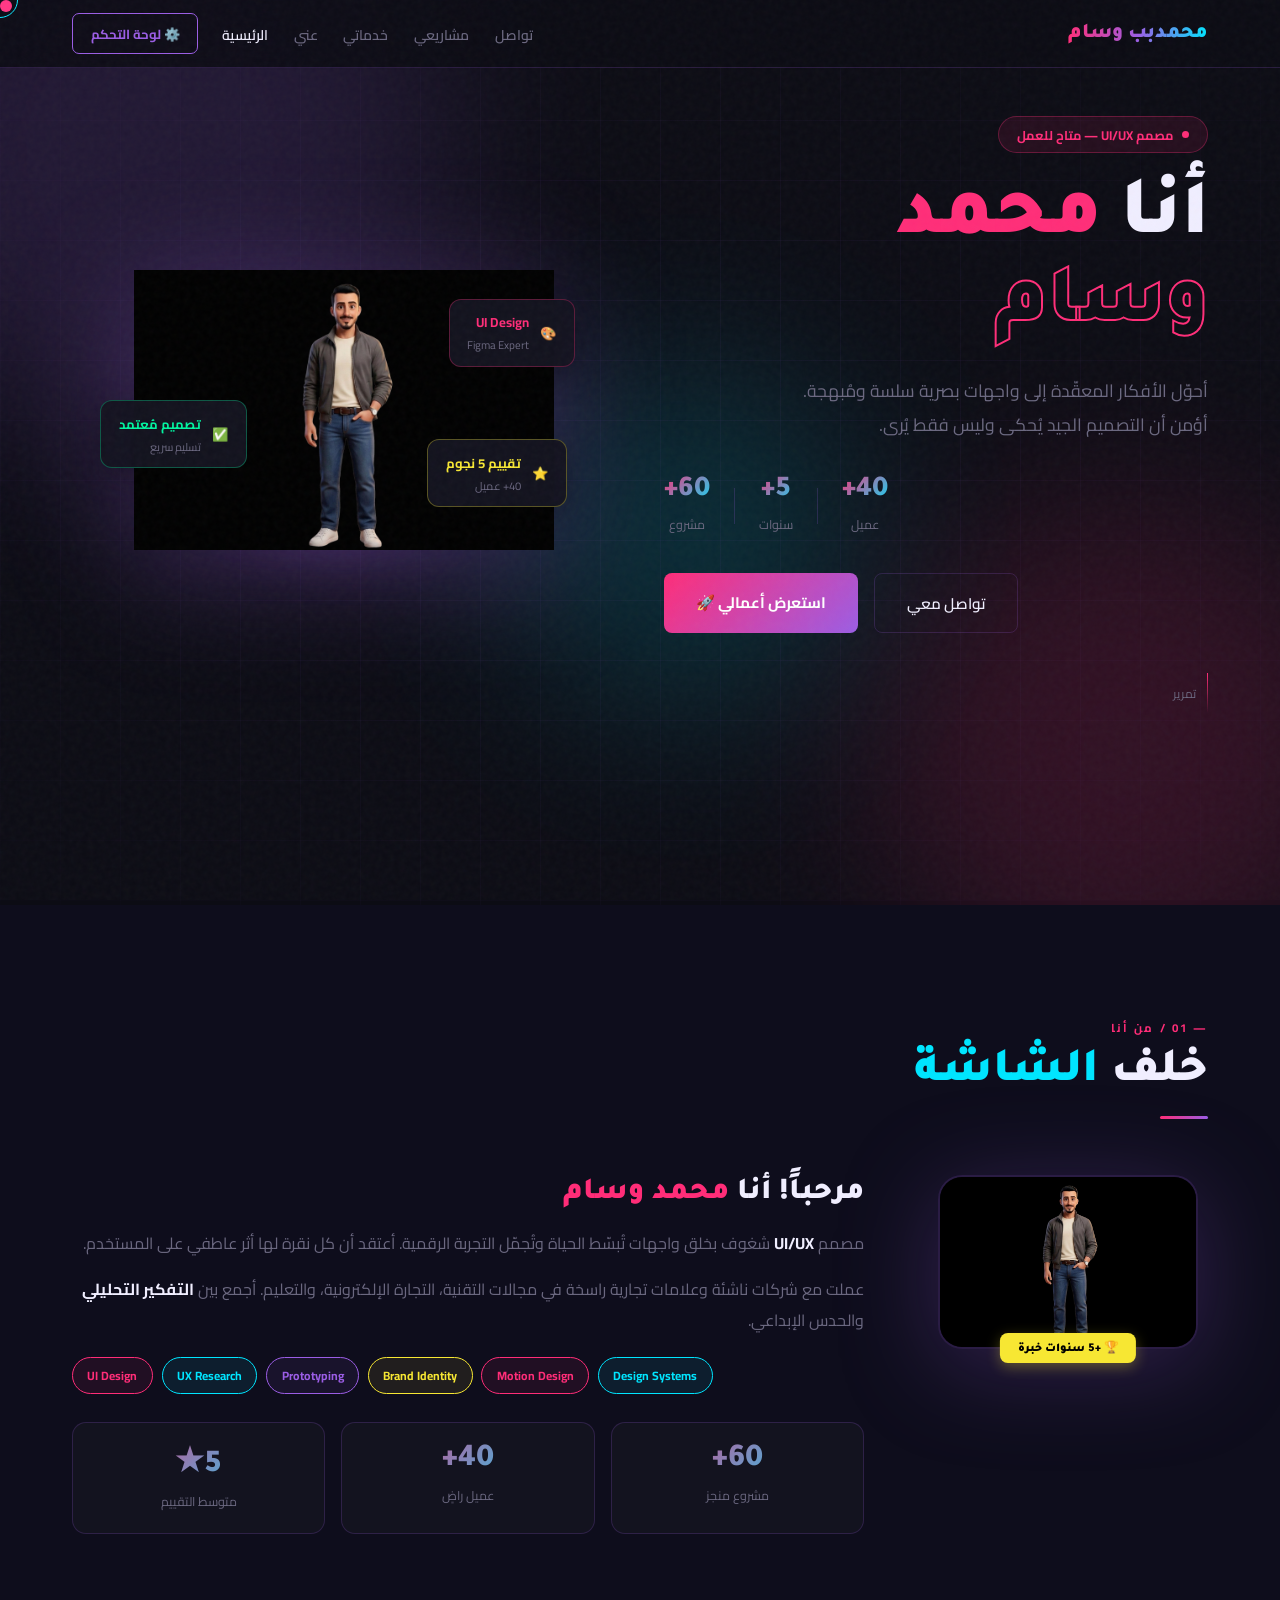
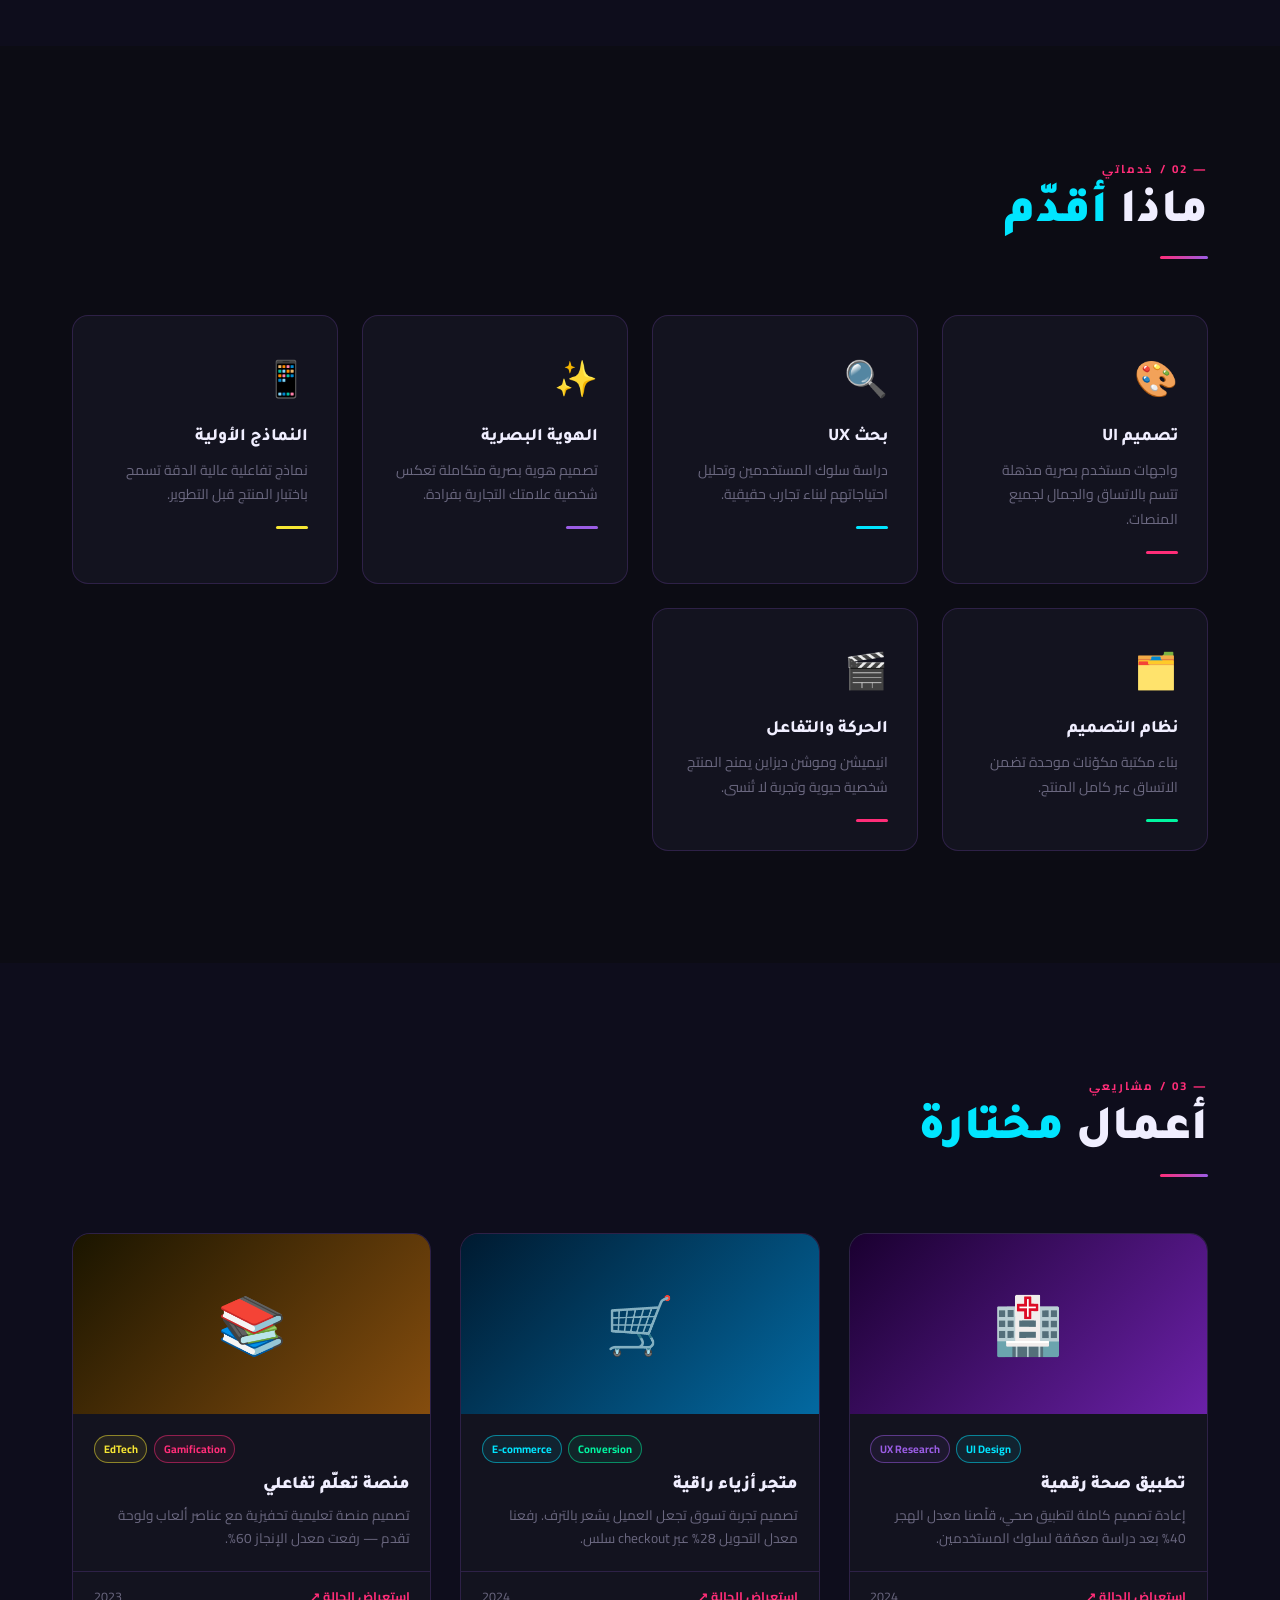
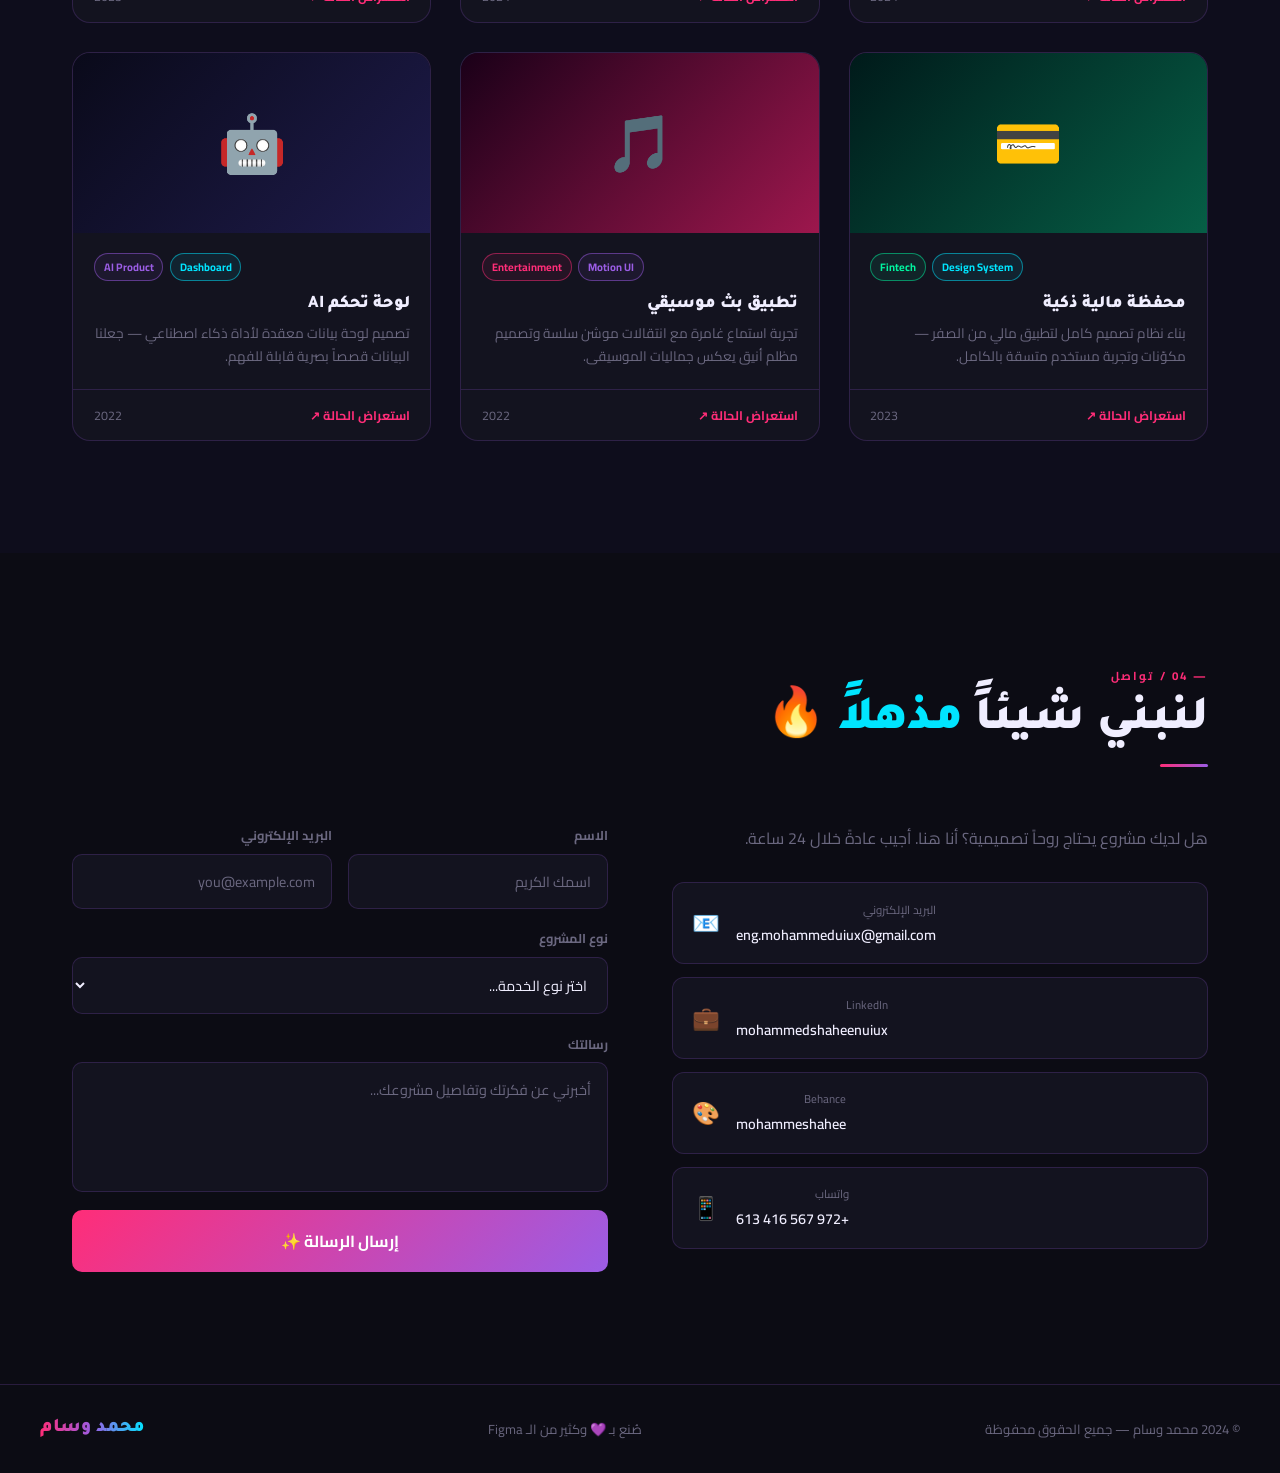
==== commit 4da237bb: "this is my first edit" ====
--- a/index.html
+++ b/index.html
@@ -1,13 +1,17 @@
 <!DOCTYPE html>
 <html lang="ar" dir="rtl">
+
 <head>
   <meta charset="UTF-8" />
   <meta name="viewport" content="width=device-width, initial-scale=1.0" />
   <title>محمد وسام | مصمم UI/UX</title>
   <link rel="preconnect" href="https://fonts.googleapis.com" />
-  <link href="https://fonts.googleapis.com/css2?family=Tajawal:wght@300;400;500;700;900&family=Cairo:wght@300;400;600;700;900&display=swap" rel="stylesheet" />
+  <link
+    href="https://fonts.googleapis.com/css2?family=Tajawal:wght@300;400;500;700;900&family=Cairo:wght@300;400;600;700;900&display=swap"
+    rel="stylesheet" />
   <link rel="stylesheet" href="style.css" />
 </head>
+
 <body>
 
   <div id="cursor"></div>
@@ -16,7 +20,7 @@
   <!-- ══ NAV ══ -->
   <nav id="navbar">
     <div class="nav-inner">
-      <div class="nav-logo">محمد وسام</div>
+      <div class="nav-logo">محمدبب وسام</div>
       <button class="nav-toggle" id="navToggle" aria-label="قائمة">
         <span></span><span></span><span></span>
       </button>
@@ -34,7 +38,9 @@
   <!-- ══ HERO — FULL WIDTH ══ -->
   <section id="hero">
     <div class="hero-blobs">
-      <div class="blob b1"></div><div class="blob b2"></div><div class="blob b3"></div>
+      <div class="blob b1"></div>
+      <div class="blob b2"></div>
+      <div class="blob b3"></div>
     </div>
     <div class="hero-grid-bg"></div>
     <div class="hero-inner">
@@ -44,7 +50,8 @@
           أنا <span class="t-pink">محمد</span><br>
           <span class="t-stroke">وسام</span>
         </h1>
-        <p class="hero-desc">أحوّل الأفكار المعقّدة إلى واجهات بصرية سلسة ومُبهجة.<br class="br-hide">أؤمن أن التصميم الجيد يُحكى وليس فقط يُرى.</p>
+        <p class="hero-desc">أحوّل الأفكار المعقّدة إلى واجهات بصرية سلسة ومُبهجة.<br class="br-hide">أؤمن أن التصميم
+          الجيد يُحكى وليس فقط يُرى.</p>
         <div class="hero-stats">
           <div class="h-stat"><span class="h-num">60+</span><span class="h-lbl">مشروع</span></div>
           <div class="h-div"></div>
@@ -56,15 +63,32 @@
           <a href="#projects" class="btn-glow">استعرض أعمالي 🚀</a>
           <a href="#contact" class="btn-ghost">تواصل معي</a>
         </div>
-        <div class="hero-scroll-hint"><div class="scroll-line"></div><span>تمرير</span></div>
+        <div class="hero-scroll-hint">
+          <div class="scroll-line"></div><span>تمرير</span>
+        </div>
       </div>
       <div class="hero-visual">
         <div class="hero-avatar-wrap">
           <div class="avatar-glow"></div>
           <img src="avatar.png" alt="محمد وسام" class="hero-avatar-img" />
-          <div class="hero-float-card fc1"><span>🎨</span><div><div class="fc-t">UI Design</div><div class="fc-s">Figma Expert</div></div></div>
-          <div class="hero-float-card fc2"><span>✅</span><div><div class="fc-t">تصميم مُعتمد</div><div class="fc-s">تسليم سريع</div></div></div>
-          <div class="hero-float-card fc3"><span>⭐</span><div><div class="fc-t">تقييم 5 نجوم</div><div class="fc-s">40+ عميل</div></div></div>
+          <div class="hero-float-card fc1"><span>🎨</span>
+            <div>
+              <div class="fc-t">UI Design</div>
+              <div class="fc-s">Figma Expert</div>
+            </div>
+          </div>
+          <div class="hero-float-card fc2"><span>✅</span>
+            <div>
+              <div class="fc-t">تصميم مُعتمد</div>
+              <div class="fc-s">تسليم سريع</div>
+            </div>
+          </div>
+          <div class="hero-float-card fc3"><span>⭐</span>
+            <div>
+              <div class="fc-t">تقييم 5 نجوم</div>
+              <div class="fc-s">40+ عميل</div>
+            </div>
+          </div>
         </div>
       </div>
     </div>
@@ -87,8 +111,10 @@
         </div>
         <div class="about-text reveal">
           <h3>مرحباً! أنا <span class="t-pink">محمد وسام</span></h3>
-          <p>مصمم <strong>UI/UX</strong> شغوف بخلق واجهات تُبسّط الحياة وتُجمّل التجربة الرقمية. أعتقد أن كل نقرة لها أثر عاطفي على المستخدم.</p>
-          <p>عملت مع شركات ناشئة وعلامات تجارية راسخة في مجالات التقنية، التجارة الإلكترونية، والتعليم. أجمع بين <strong>التفكير التحليلي</strong> والحدس الإبداعي.</p>
+          <p>مصمم <strong>UI/UX</strong> شغوف بخلق واجهات تُبسّط الحياة وتُجمّل التجربة الرقمية. أعتقد أن كل نقرة لها
+            أثر عاطفي على المستخدم.</p>
+          <p>عملت مع شركات ناشئة وعلامات تجارية راسخة في مجالات التقنية، التجارة الإلكترونية، والتعليم. أجمع بين
+            <strong>التفكير التحليلي</strong> والحدس الإبداعي.</p>
           <div class="about-tags">
             <span class="tag pink">UI Design</span><span class="tag cyan">UX Research</span>
             <span class="tag purple">Prototyping</span><span class="tag yellow">Brand Identity</span>
@@ -142,26 +168,39 @@
           <div class="social-list">
             <a href="mailto:eng.mohammeduiux@gmail.com" class="social-card s-pink">
               <span class="si">📧</span>
-              <div><div class="sl">البريد الإلكتروني</div><div class="sv">eng.mohammeduiux@gmail.com</div></div>
+              <div>
+                <div class="sl">البريد الإلكتروني</div>
+                <div class="sv">eng.mohammeduiux@gmail.com</div>
+              </div>
             </a>
             <a href="https://www.linkedin.com/in/mohammedshaheenuiux/" target="_blank" class="social-card s-cyan">
               <span class="si">💼</span>
-              <div><div class="sl">LinkedIn</div><div class="sv">mohammedshaheenuiux</div></div>
+              <div>
+                <div class="sl">LinkedIn</div>
+                <div class="sv">mohammedshaheenuiux</div>
+              </div>
             </a>
             <a href="https://www.behance.net/mohammeshahee" target="_blank" class="social-card s-purple">
               <span class="si">🎨</span>
-              <div><div class="sl">Behance</div><div class="sv">mohammeshahee</div></div>
+              <div>
+                <div class="sl">Behance</div>
+                <div class="sv">mohammeshahee</div>
+              </div>
             </a>
             <a href="https://wa.me/972567416613" target="_blank" class="social-card s-green">
               <span class="si">📱</span>
-              <div><div class="sl">واتساب</div><div class="sv">+972 567 416 613</div></div>
+              <div>
+                <div class="sl">واتساب</div>
+                <div class="sv">+972 567 416 613</div>
+              </div>
             </a>
           </div>
         </div>
         <form class="contact-form reveal" id="contactForm">
           <div class="form-row">
             <div class="fld"><label>الاسم</label><input type="text" id="cf-name" placeholder="اسمك الكريم" /></div>
-            <div class="fld"><label>البريد الإلكتروني</label><input type="email" id="cf-email" placeholder="you@example.com" /></div>
+            <div class="fld"><label>البريد الإلكتروني</label><input type="email" id="cf-email"
+                placeholder="you@example.com" /></div>
           </div>
           <div class="fld">
             <label>نوع المشروع</label>
@@ -196,4 +235,5 @@
   <div id="toast" class="toast hidden"></div>
   <script src="app.js"></script>
 </body>
-</html>
+
+</html>
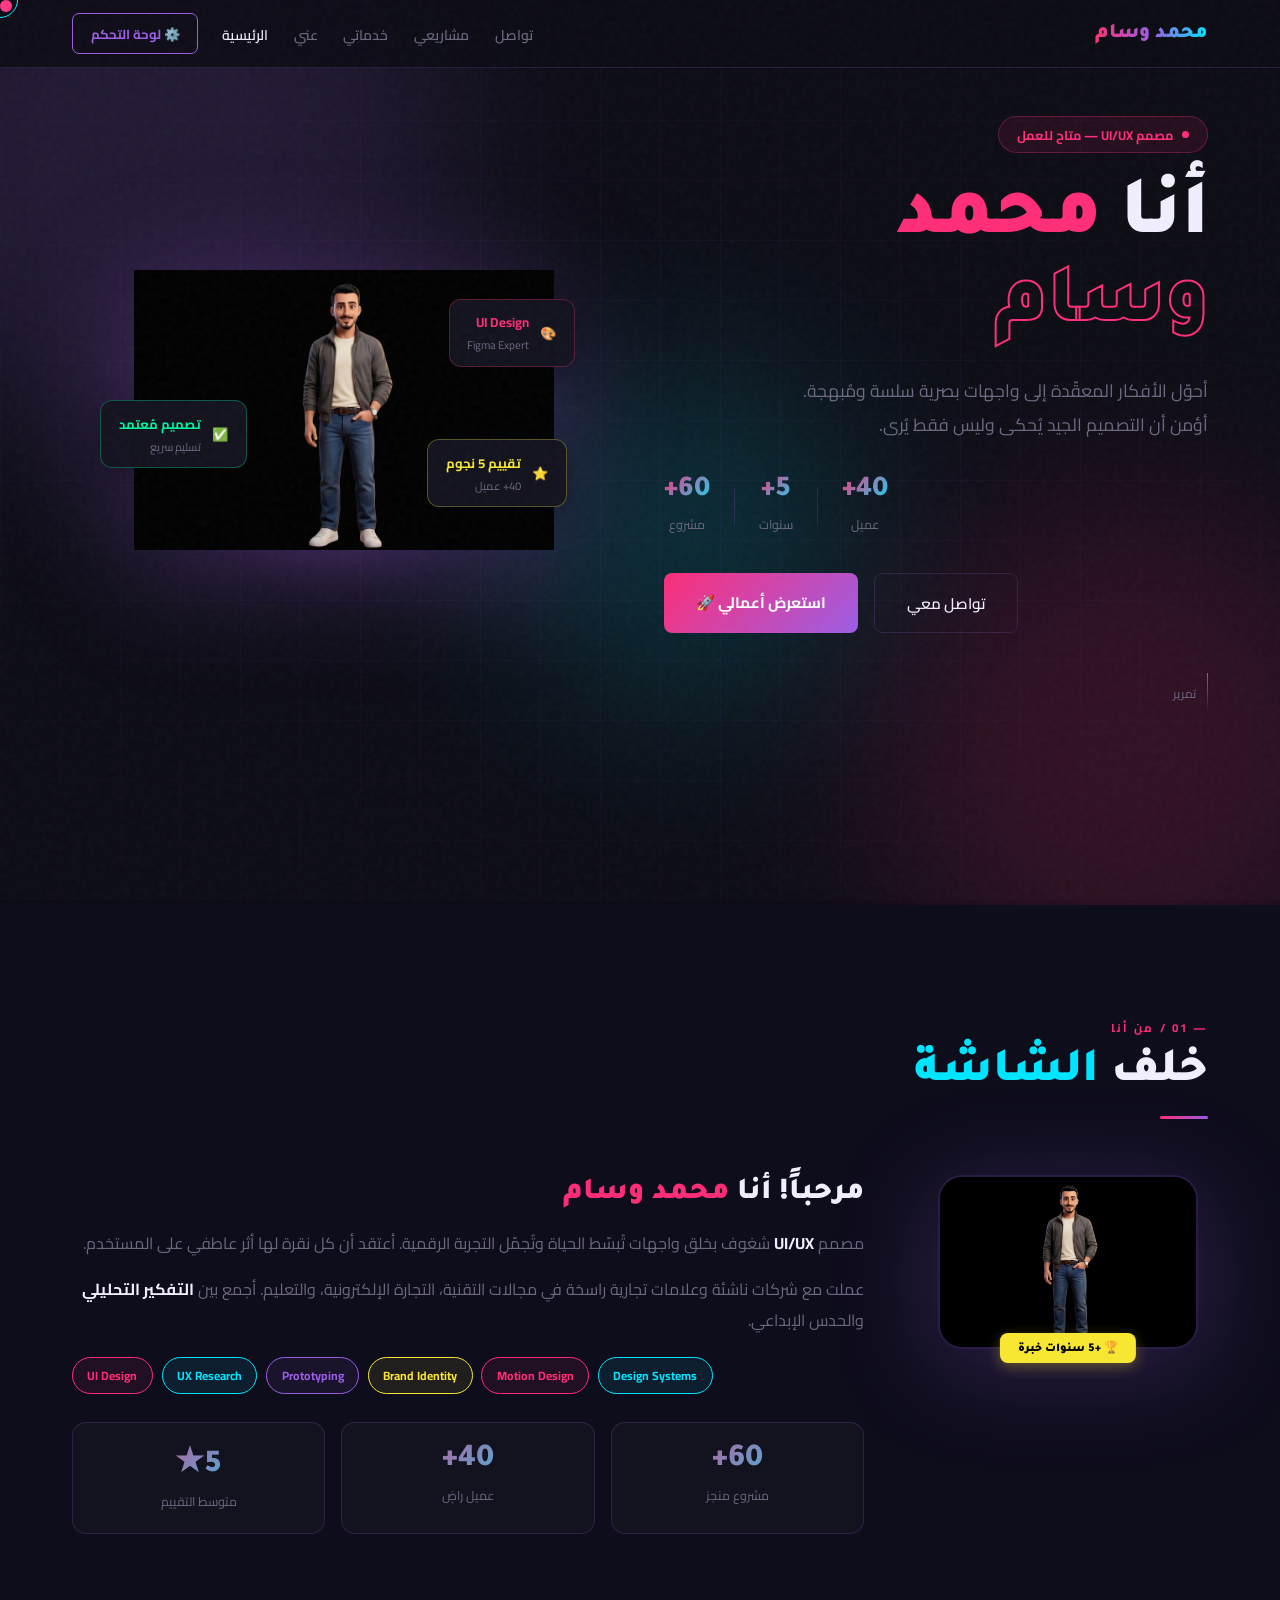
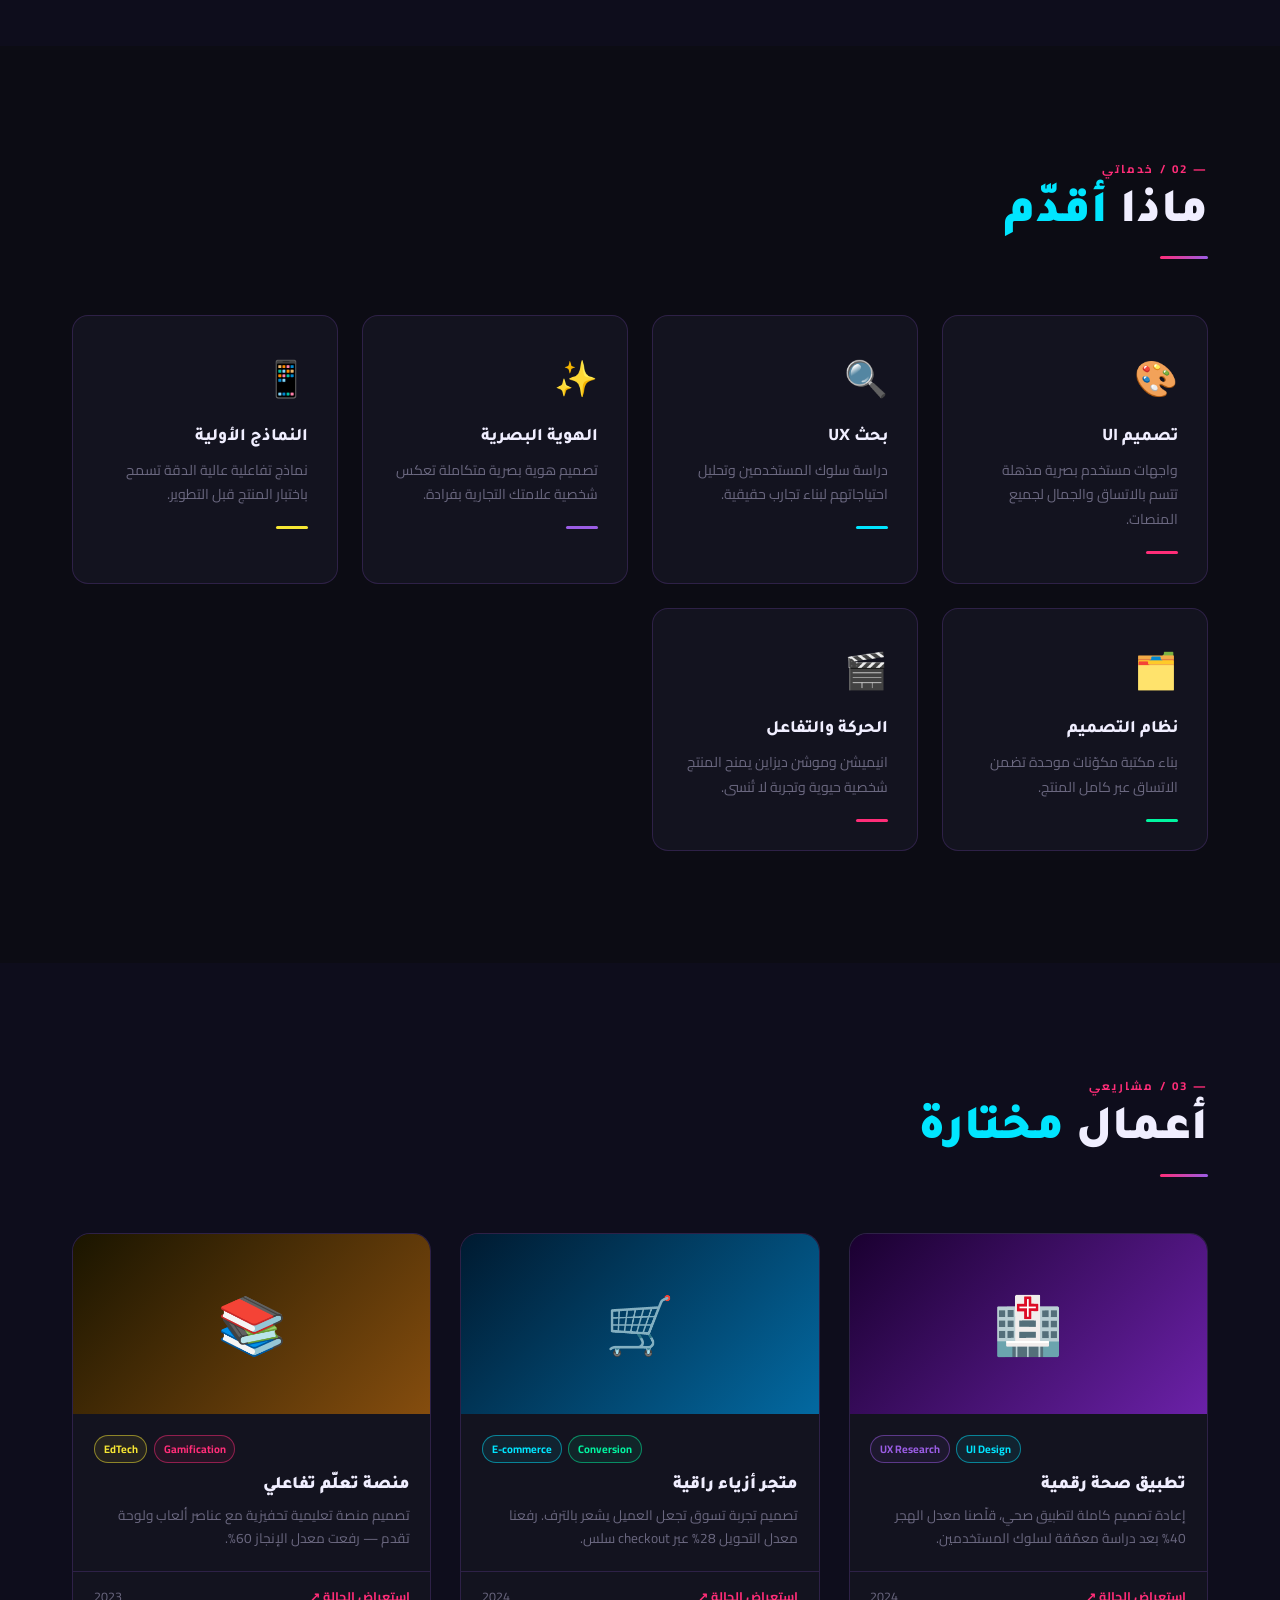
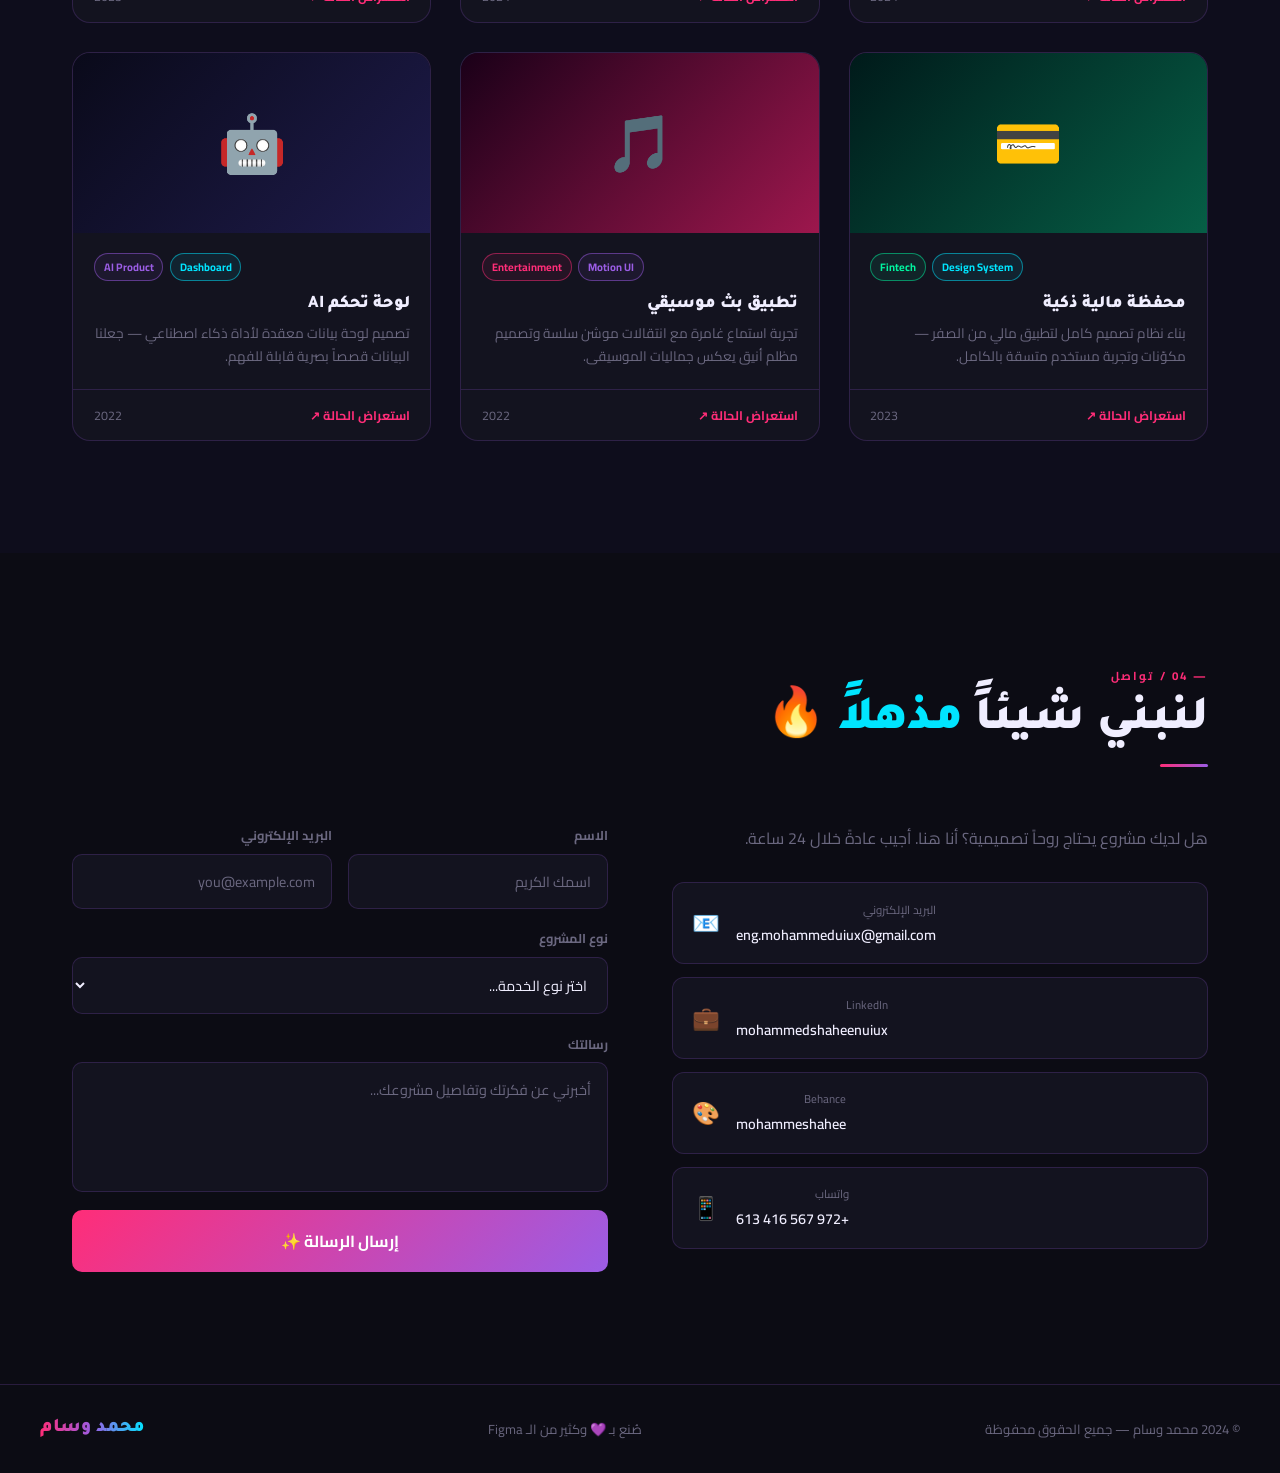
==== commit e05733e8: "2" ====
--- a/index.html
+++ b/index.html
@@ -20,7 +20,7 @@
   <!-- ══ NAV ══ -->
   <nav id="navbar">
     <div class="nav-inner">
-      <div class="nav-logo">محمدبب وسام</div>
+      <div class="nav-logo">محمد وسام</div>
       <button class="nav-toggle" id="navToggle" aria-label="قائمة">
         <span></span><span></span><span></span>
       </button>
@@ -114,7 +114,8 @@
           <p>مصمم <strong>UI/UX</strong> شغوف بخلق واجهات تُبسّط الحياة وتُجمّل التجربة الرقمية. أعتقد أن كل نقرة لها
             أثر عاطفي على المستخدم.</p>
           <p>عملت مع شركات ناشئة وعلامات تجارية راسخة في مجالات التقنية، التجارة الإلكترونية، والتعليم. أجمع بين
-            <strong>التفكير التحليلي</strong> والحدس الإبداعي.</p>
+            <strong>التفكير التحليلي</strong> والحدس الإبداعي.
+          </p>
           <div class="about-tags">
             <span class="tag pink">UI Design</span><span class="tag cyan">UX Research</span>
             <span class="tag purple">Prototyping</span><span class="tag yellow">Brand Identity</span>
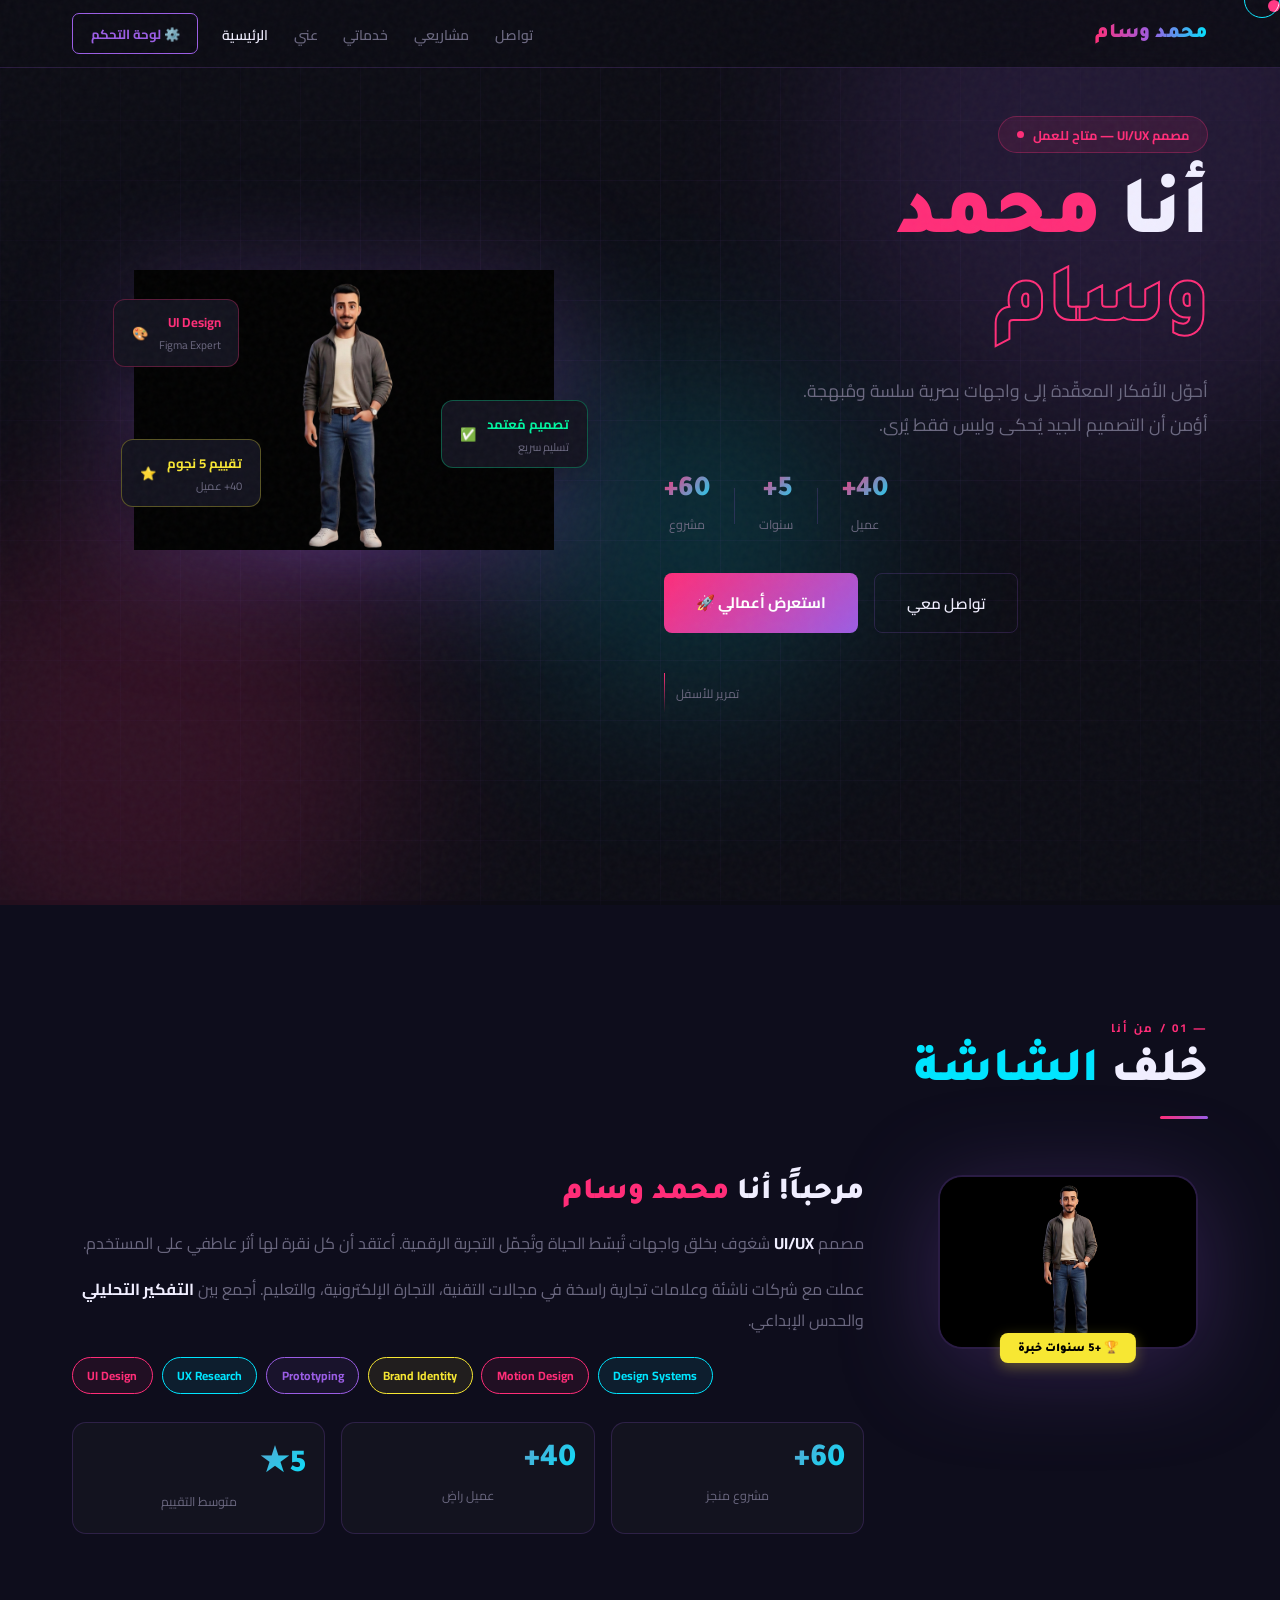
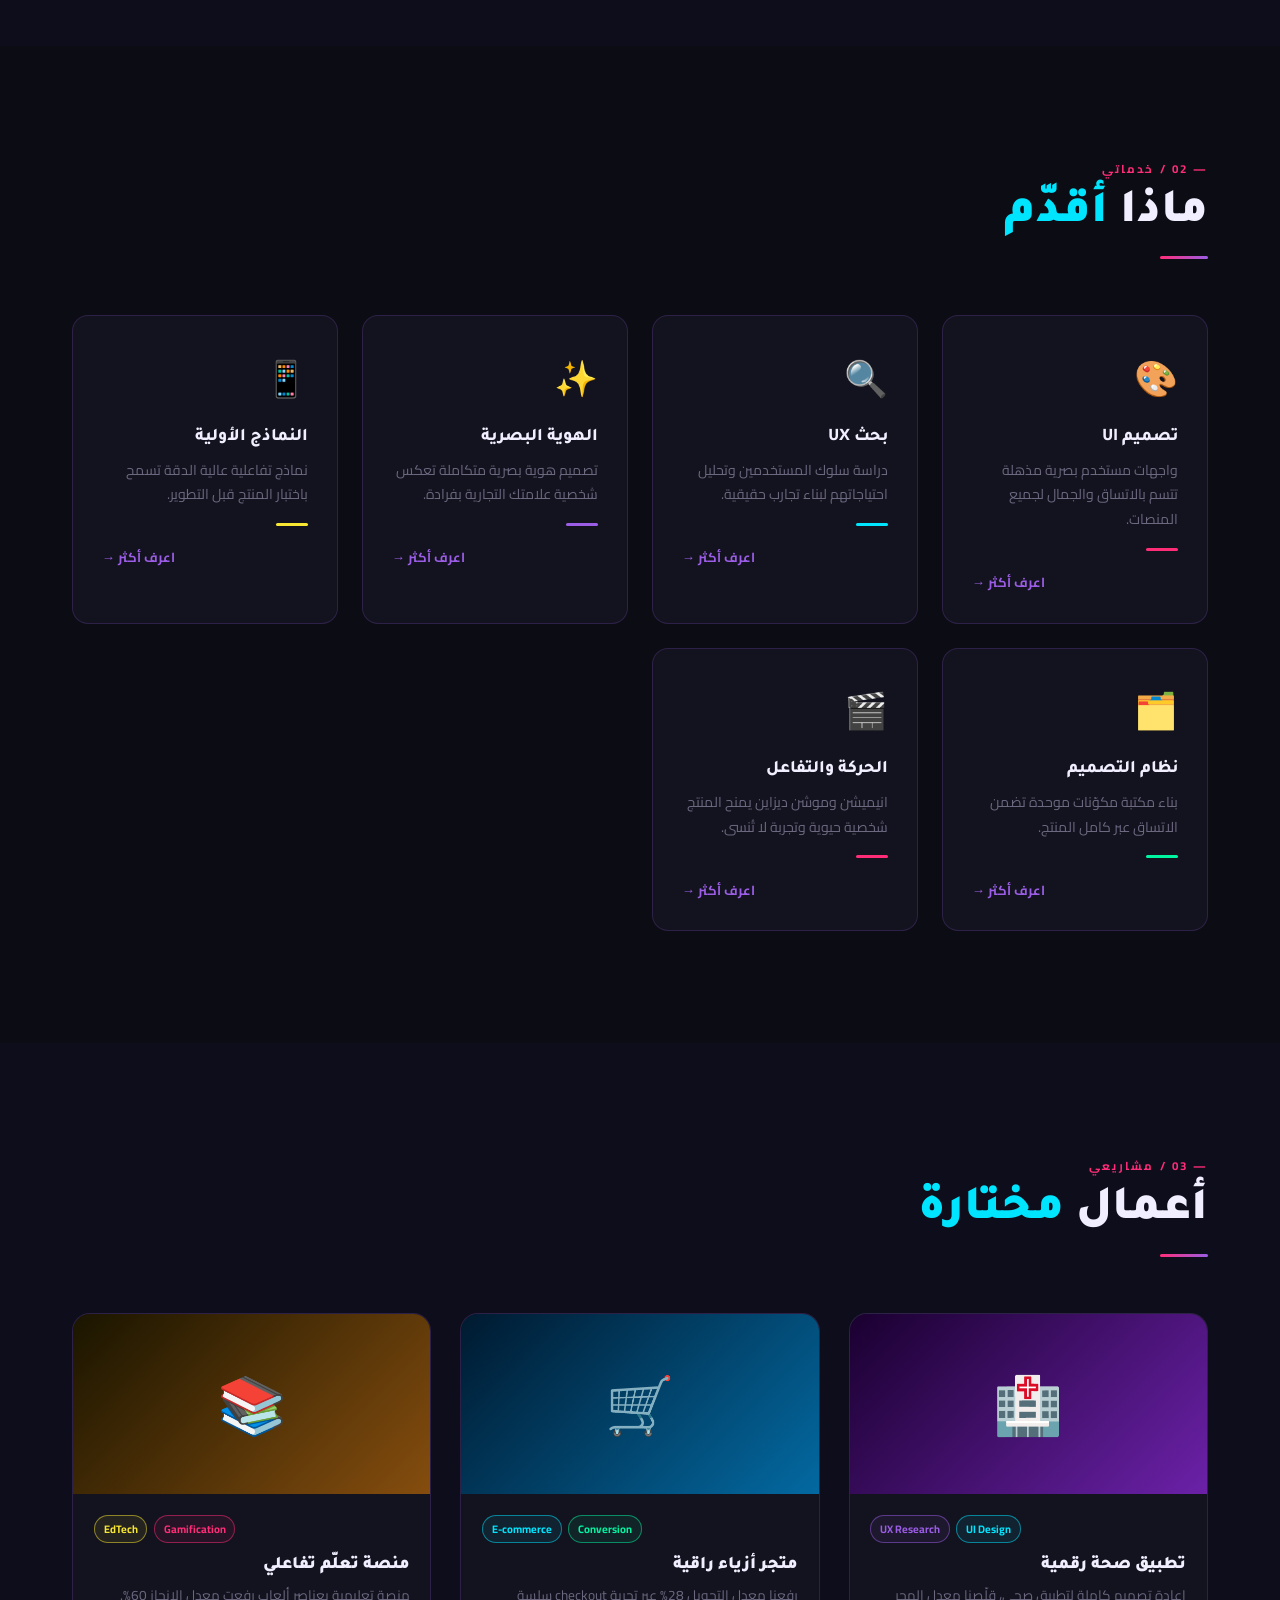
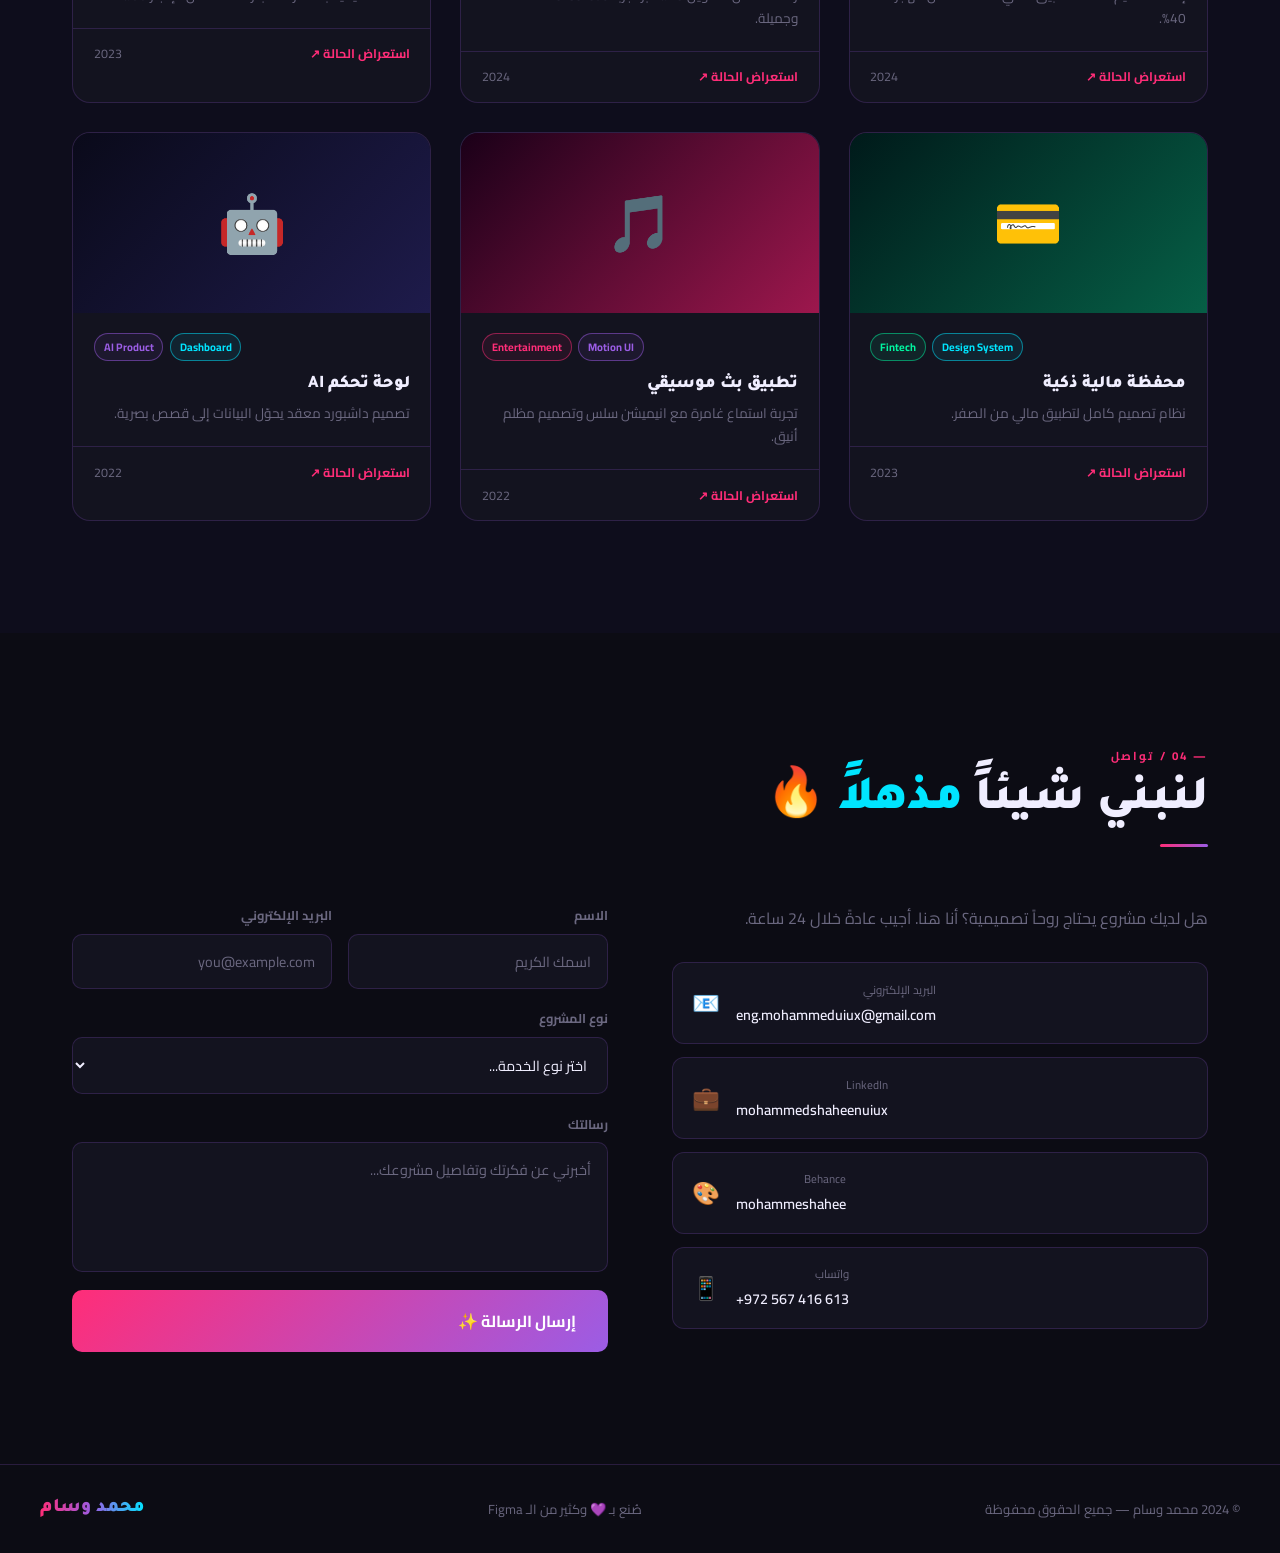
==== commit 515df0fc: "Add files via upload" ====
--- a/index.html
+++ b/index.html
@@ -1,26 +1,21 @@
 <!DOCTYPE html>
 <html lang="ar" dir="rtl">
-
 <head>
   <meta charset="UTF-8" />
   <meta name="viewport" content="width=device-width, initial-scale=1.0" />
   <title>محمد وسام | مصمم UI/UX</title>
   <link rel="preconnect" href="https://fonts.googleapis.com" />
-  <link
-    href="https://fonts.googleapis.com/css2?family=Tajawal:wght@300;400;500;700;900&family=Cairo:wght@300;400;600;700;900&display=swap"
-    rel="stylesheet" />
+  <link href="https://fonts.googleapis.com/css2?family=Tajawal:wght@300;400;500;700;900&family=Cairo:wght@300;400;600;700;900&display=swap" rel="stylesheet" />
   <link rel="stylesheet" href="style.css" />
 </head>
-
 <body>
-
   <div id="cursor"></div>
   <div id="cursor-ring"></div>
 
-  <!-- ══ NAV ══ -->
+  <!-- NAV -->
   <nav id="navbar">
     <div class="nav-inner">
-      <div class="nav-logo">محمد وسام</div>
+      <a href="index.html" class="nav-logo">محمد وسام</a>
       <button class="nav-toggle" id="navToggle" aria-label="قائمة">
         <span></span><span></span><span></span>
       </button>
@@ -35,23 +30,15 @@
     </div>
   </nav>
 
-  <!-- ══ HERO — FULL WIDTH ══ -->
+  <!-- HERO -->
   <section id="hero">
-    <div class="hero-blobs">
-      <div class="blob b1"></div>
-      <div class="blob b2"></div>
-      <div class="blob b3"></div>
-    </div>
+    <div class="hero-blobs"><div class="blob b1"></div><div class="blob b2"></div><div class="blob b3"></div></div>
     <div class="hero-grid-bg"></div>
     <div class="hero-inner">
       <div class="hero-content">
         <div class="hero-badge"><span class="badge-dot"></span>مصمم UI/UX — متاح للعمل</div>
-        <h1 class="hero-title">
-          أنا <span class="t-pink">محمد</span><br>
-          <span class="t-stroke">وسام</span>
-        </h1>
-        <p class="hero-desc">أحوّل الأفكار المعقّدة إلى واجهات بصرية سلسة ومُبهجة.<br class="br-hide">أؤمن أن التصميم
-          الجيد يُحكى وليس فقط يُرى.</p>
+        <h1 class="hero-title">أنا <span class="t-pink">محمد</span><br><span class="t-stroke">وسام</span></h1>
+        <p class="hero-desc">أحوّل الأفكار المعقّدة إلى واجهات بصرية سلسة ومُبهجة.<br>أؤمن أن التصميم الجيد يُحكى وليس فقط يُرى.</p>
         <div class="hero-stats">
           <div class="h-stat"><span class="h-num">60+</span><span class="h-lbl">مشروع</span></div>
           <div class="h-div"></div>
@@ -63,38 +50,21 @@
           <a href="#projects" class="btn-glow">استعرض أعمالي 🚀</a>
           <a href="#contact" class="btn-ghost">تواصل معي</a>
         </div>
-        <div class="hero-scroll-hint">
-          <div class="scroll-line"></div><span>تمرير</span>
-        </div>
+        <div class="hero-scroll-hint"><div class="scroll-line"></div><span>تمرير للأسفل</span></div>
       </div>
       <div class="hero-visual">
         <div class="hero-avatar-wrap">
           <div class="avatar-glow"></div>
           <img src="avatar.png" alt="محمد وسام" class="hero-avatar-img" />
-          <div class="hero-float-card fc1"><span>🎨</span>
-            <div>
-              <div class="fc-t">UI Design</div>
-              <div class="fc-s">Figma Expert</div>
-            </div>
-          </div>
-          <div class="hero-float-card fc2"><span>✅</span>
-            <div>
-              <div class="fc-t">تصميم مُعتمد</div>
-              <div class="fc-s">تسليم سريع</div>
-            </div>
-          </div>
-          <div class="hero-float-card fc3"><span>⭐</span>
-            <div>
-              <div class="fc-t">تقييم 5 نجوم</div>
-              <div class="fc-s">40+ عميل</div>
-            </div>
-          </div>
+          <div class="hero-float-card fc1"><span>🎨</span><div><div class="fc-t">UI Design</div><div class="fc-s">Figma Expert</div></div></div>
+          <div class="hero-float-card fc2"><span>✅</span><div><div class="fc-t">تصميم مُعتمد</div><div class="fc-s">تسليم سريع</div></div></div>
+          <div class="hero-float-card fc3"><span>⭐</span><div><div class="fc-t">تقييم 5 نجوم</div><div class="fc-s">40+ عميل</div></div></div>
         </div>
       </div>
     </div>
   </section>
 
-  <!-- ══ ABOUT ══ -->
+  <!-- ABOUT -->
   <section id="about">
     <div class="container">
       <div class="sec-head reveal">
@@ -111,11 +81,8 @@
         </div>
         <div class="about-text reveal">
           <h3>مرحباً! أنا <span class="t-pink">محمد وسام</span></h3>
-          <p>مصمم <strong>UI/UX</strong> شغوف بخلق واجهات تُبسّط الحياة وتُجمّل التجربة الرقمية. أعتقد أن كل نقرة لها
-            أثر عاطفي على المستخدم.</p>
-          <p>عملت مع شركات ناشئة وعلامات تجارية راسخة في مجالات التقنية، التجارة الإلكترونية، والتعليم. أجمع بين
-            <strong>التفكير التحليلي</strong> والحدس الإبداعي.
-          </p>
+          <p>مصمم <strong>UI/UX</strong> شغوف بخلق واجهات تُبسّط الحياة وتُجمّل التجربة الرقمية. أعتقد أن كل نقرة لها أثر عاطفي على المستخدم.</p>
+          <p>عملت مع شركات ناشئة وعلامات تجارية راسخة في مجالات التقنية، التجارة الإلكترونية، والتعليم. أجمع بين <strong>التفكير التحليلي</strong> والحدس الإبداعي.</p>
           <div class="about-tags">
             <span class="tag pink">UI Design</span><span class="tag cyan">UX Research</span>
             <span class="tag purple">Prototyping</span><span class="tag yellow">Brand Identity</span>
@@ -131,7 +98,7 @@
     </div>
   </section>
 
-  <!-- ══ SERVICES ══ -->
+  <!-- SERVICES -->
   <section id="services">
     <div class="container">
       <div class="sec-head reveal">
@@ -143,7 +110,7 @@
     </div>
   </section>
 
-  <!-- ══ PROJECTS ══ -->
+  <!-- PROJECTS -->
   <section id="projects">
     <div class="container">
       <div class="sec-head reveal">
@@ -155,7 +122,7 @@
     </div>
   </section>
 
-  <!-- ══ CONTACT ══ -->
+  <!-- CONTACT -->
   <section id="contact">
     <div class="container">
       <div class="sec-head reveal">
@@ -169,39 +136,26 @@
           <div class="social-list">
             <a href="mailto:eng.mohammeduiux@gmail.com" class="social-card s-pink">
               <span class="si">📧</span>
-              <div>
-                <div class="sl">البريد الإلكتروني</div>
-                <div class="sv">eng.mohammeduiux@gmail.com</div>
-              </div>
+              <div><div class="sl">البريد الإلكتروني</div><div class="sv">eng.mohammeduiux@gmail.com</div></div>
             </a>
             <a href="https://www.linkedin.com/in/mohammedshaheenuiux/" target="_blank" class="social-card s-cyan">
               <span class="si">💼</span>
-              <div>
-                <div class="sl">LinkedIn</div>
-                <div class="sv">mohammedshaheenuiux</div>
-              </div>
+              <div><div class="sl">LinkedIn</div><div class="sv">mohammedshaheenuiux</div></div>
             </a>
             <a href="https://www.behance.net/mohammeshahee" target="_blank" class="social-card s-purple">
               <span class="si">🎨</span>
-              <div>
-                <div class="sl">Behance</div>
-                <div class="sv">mohammeshahee</div>
-              </div>
+              <div><div class="sl">Behance</div><div class="sv">mohammeshahee</div></div>
             </a>
             <a href="https://wa.me/972567416613" target="_blank" class="social-card s-green">
               <span class="si">📱</span>
-              <div>
-                <div class="sl">واتساب</div>
-                <div class="sv">+972 567 416 613</div>
-              </div>
+              <div><div class="sl">واتساب</div><div class="sv">‎+972 567 416 613</div></div>
             </a>
           </div>
         </div>
         <form class="contact-form reveal" id="contactForm">
           <div class="form-row">
             <div class="fld"><label>الاسم</label><input type="text" id="cf-name" placeholder="اسمك الكريم" /></div>
-            <div class="fld"><label>البريد الإلكتروني</label><input type="email" id="cf-email"
-                placeholder="you@example.com" /></div>
+            <div class="fld"><label>البريد الإلكتروني</label><input type="email" id="cf-email" placeholder="you@example.com" /></div>
           </div>
           <div class="fld">
             <label>نوع المشروع</label>
@@ -224,7 +178,7 @@
     </div>
   </section>
 
-  <!-- ══ FOOTER ══ -->
+  <!-- FOOTER -->
   <footer>
     <div class="footer-inner">
       <div class="footer-logo">محمد وسام</div>
@@ -236,5 +190,4 @@
   <div id="toast" class="toast hidden"></div>
   <script src="app.js"></script>
 </body>
-
-</html>+</html>
--- a/style.css
+++ b/style.css
@@ -1,7 +1,8 @@
 /* ═══════════════════════════════════════════════
-   محمد وسام Portfolio — style.css
+   محمد وسام — style.css  (RTL complete)
    ═══════════════════════════════════════════════ */
 
+/* ── VARIABLES ── */
 :root {
   --bg:     #0c0c14;
   --bg2:    #0e0d1c;
@@ -15,20 +16,29 @@
   --dim:    #6b6880;
   --border: rgba(155,93,229,0.2);
   --nav-h:  68px;
-}
-
+  --radius: 16px;
+}
+
+/* ── RESET ── */
 *, *::before, *::after { margin:0; padding:0; box-sizing:border-box; }
-html { scroll-behavior:smooth; }
+html { scroll-behavior:smooth; font-size:16px; }
 
 body {
-  font-family: 'Cairo', sans-serif;
-  background: var(--bg);
-  color: var(--white);
-  overflow-x: hidden;
-  direction: rtl;
-  cursor: none;
-}
-
+  font-family:'Cairo', sans-serif;
+  background:var(--bg);
+  color:var(--white);
+  overflow-x:hidden;
+  direction:rtl;
+  text-align:right;
+  cursor:none;
+}
+
+/* Force RTL on ALL elements */
+*, input, textarea, select, button { direction:rtl; text-align:right; }
+input[type="email"] { direction:ltr; text-align:right; }
+input[type="url"]   { direction:ltr; text-align:left; }
+
+/* Noise overlay */
 body::after {
   content:''; position:fixed; inset:0; pointer-events:none; z-index:9000;
   background:url("data:image/svg+xml,%3Csvg viewBox='0 0 200 200' xmlns='http://www.w3.org/2000/svg'%3E%3Cfilter id='n'%3E%3CfeTurbulence type='fractalNoise' baseFrequency='0.75' numOctaves='4' stitchTiles='stitch'/%3E%3C/filter%3E%3Crect width='100%25' height='100%25' filter='url(%23n)' opacity='0.035'/%3E%3C/svg%3E");
@@ -39,30 +49,24 @@
 ::-webkit-scrollbar-thumb { background:var(--purple); border-radius:100px; }
 
 /* ── CURSOR ── */
-#cursor {
-  position:fixed; width:12px; height:12px;
-  background:var(--pink); border-radius:50%;
-  pointer-events:none; z-index:9998; mix-blend-mode:screen;
-  transition:transform .1s; top:0; left:0;
-}
-#cursor-ring {
-  position:fixed; width:36px; height:36px;
-  border:1.5px solid var(--cyan); border-radius:50%;
-  pointer-events:none; z-index:9997; mix-blend-mode:screen;
-  transition:all .15s ease; top:0; left:0;
-}
+#cursor { position:fixed; width:12px; height:12px; background:var(--pink); border-radius:50%; pointer-events:none; z-index:9998; mix-blend-mode:screen; transition:transform .1s; top:0; right:0; }
+#cursor-ring { position:fixed; width:36px; height:36px; border:1.5px solid var(--cyan); border-radius:50%; pointer-events:none; z-index:9997; mix-blend-mode:screen; transition:all .15s ease; top:0; right:0; }
 @media(hover:none){ #cursor,#cursor-ring{display:none} body{cursor:auto} }
 
-/* ── HELPERS ── */
+/* ── UTILITIES ── */
 .t-pink   { color:var(--pink); }
 .t-cyan   { color:var(--cyan); }
 .t-stroke { -webkit-text-stroke:2px var(--pink); color:transparent; }
+.hidden   { display:none !important; }
+.empty-msg { color:var(--dim); text-align:center; padding:3rem; grid-column:1/-1; }
+
 .container { max-width:1200px; margin:0 auto; padding:0 2rem; }
+
+/* ── REVEAL ── */
 .reveal { opacity:0; transform:translateY(26px); transition:opacity .7s ease, transform .7s ease; }
 .reveal.up { opacity:1; transform:none; }
-.hidden { display:none !important; }
-
-/* ── SHARED BUTTONS ── */
+
+/* ── BUTTONS ── */
 .btn-glow {
   background:linear-gradient(135deg,var(--pink),var(--purple));
   color:#fff; border:none; padding:.9rem 2rem; border-radius:8px;
@@ -70,6 +74,7 @@
   cursor:pointer; transition:all .3s; text-decoration:none; display:inline-block;
 }
 .btn-glow:hover { transform:translateY(-3px); box-shadow:0 8px 32px rgba(255,45,120,.45); }
+
 .btn-ghost {
   background:transparent; color:var(--white); border:1.5px solid var(--border);
   padding:.9rem 2rem; border-radius:8px;
@@ -77,16 +82,14 @@
   cursor:pointer; transition:all .3s; text-decoration:none; display:inline-block;
 }
 .btn-ghost:hover { border-color:var(--cyan); color:var(--cyan); transform:translateY(-3px); }
+
 .btn-send {
   background:linear-gradient(135deg,var(--pink),var(--purple));
   color:#fff; border:none; padding:1rem 2rem; border-radius:10px;
   font-family:'Cairo',sans-serif; font-weight:700; font-size:1rem;
-  cursor:pointer; transition:all .3s; position:relative; overflow:hidden;
-}
-.btn-send::before {
-  content:''; position:absolute; inset:0;
-  background:linear-gradient(135deg,var(--purple),var(--cyan)); opacity:0; transition:opacity .3s;
-}
+  cursor:pointer; transition:all .3s; position:relative; overflow:hidden; width:100%;
+}
+.btn-send::before { content:''; position:absolute; inset:0; background:linear-gradient(135deg,var(--purple),var(--cyan)); opacity:0; transition:opacity .3s; }
 .btn-send:hover::before { opacity:1; }
 .btn-send:hover { transform:translateY(-3px); box-shadow:0 12px 32px rgba(255,45,120,.35); }
 .btn-send span { position:relative; z-index:1; }
@@ -95,17 +98,16 @@
 /* ── BLOBS ── */
 .hero-blobs { position:absolute; inset:0; pointer-events:none; overflow:hidden; }
 .blob { position:absolute; border-radius:50%; filter:blur(90px); opacity:.15; animation:drift 14s ease-in-out infinite alternate; }
-.b1 { width:600px;height:600px;background:var(--purple);top:-150px;left:-150px; }
-.b2 { width:500px;height:500px;background:var(--pink);bottom:-100px;right:-100px;animation-delay:-5s; }
-.b3 { width:350px;height:350px;background:var(--cyan);top:40%;left:40%;animation-delay:-9s; }
-@keyframes drift { from{transform:translate(0,0)scale(1)} to{transform:translate(30px,20px)scale(1.08)} }
-
-/* ═══════════════════ NAV ═══════════════════ */
+.b1 { width:600px;height:600px;background:var(--purple);top:-150px;right:-150px; }
+.b2 { width:500px;height:500px;background:var(--pink);  bottom:-100px;left:-100px;animation-delay:-5s; }
+.b3 { width:350px;height:350px;background:var(--cyan);  top:40%;left:40%;animation-delay:-9s; }
+@keyframes drift{ from{transform:translate(0,0)scale(1)} to{transform:translate(28px,18px)scale(1.08)} }
+
+/* ════════════════ NAV ════════════════ */
 #navbar {
-  position:fixed; top:0; left:0; right:0; z-index:500;
-  height:var(--nav-h);
-  background:rgba(12,12,20,.88); backdrop-filter:blur(24px);
-  border-bottom:1px solid var(--border);
+  position:fixed; top:0; inset-inline:0; z-index:500;
+  height:var(--nav-h); background:rgba(12,12,20,.88);
+  backdrop-filter:blur(24px); border-bottom:1px solid var(--border);
   transition:box-shadow .3s;
 }
 .nav-inner {
@@ -116,49 +118,42 @@
   font-family:'Tajawal',sans-serif; font-weight:900; font-size:1.3rem;
   background:linear-gradient(90deg,var(--pink),var(--purple),var(--cyan));
   -webkit-background-clip:text; -webkit-text-fill-color:transparent; background-clip:text;
-  white-space:nowrap; flex-shrink:0;
+  white-space:nowrap; flex-shrink:0; text-decoration:none;
 }
 .nav-links {
   display:flex; gap:1.6rem; list-style:none;
-  flex-direction:row-reverse; margin-right:auto;
+  flex-direction:row-reverse; margin-inline-start:auto;
 }
 .nav-links a {
   text-decoration:none; color:var(--dim); font-size:.87rem; font-weight:600;
   transition:color .3s; position:relative; padding-bottom:4px;
 }
-.nav-links a::after {
-  content:''; position:absolute; bottom:0; right:0; width:0; height:2px;
-  background:linear-gradient(90deg,var(--pink),var(--cyan)); transition:width .3s;
-}
+.nav-links a::after { content:''; position:absolute; bottom:0; inset-inline-end:0; width:0; height:2px; background:linear-gradient(90deg,var(--pink),var(--cyan)); transition:width .3s; }
 .nav-links a:hover { color:var(--white); }
 .nav-links a:hover::after { width:100%; }
+
 .btn-nav-cta {
   background:transparent; border:1.5px solid var(--purple); color:var(--purple);
-  padding:.45rem 1.1rem; border-radius:7px;
-  font-family:'Cairo',sans-serif; font-size:.82rem; font-weight:700;
-  cursor:pointer; transition:all .3s; white-space:nowrap; flex-shrink:0; text-decoration:none;
+  padding:.45rem 1.1rem; border-radius:7px; font-family:'Cairo',sans-serif;
+  font-size:.82rem; font-weight:700; cursor:pointer; transition:all .3s;
+  white-space:nowrap; flex-shrink:0; text-decoration:none; display:inline-block;
 }
 .btn-nav-cta:hover { background:var(--purple); color:#fff; box-shadow:0 0 20px rgba(155,93,229,.4); }
-.nav-toggle {
-  display:none; flex-direction:column; gap:5px;
-  background:transparent; border:none; cursor:pointer; padding:4px; margin-right:auto;
-}
+
+.nav-toggle { display:none; flex-direction:column; gap:5px; background:transparent; border:none; cursor:pointer; padding:4px; margin-inline-start:auto; }
 .nav-toggle span { display:block; width:24px; height:2px; background:var(--white); border-radius:2px; transition:all .3s; }
-.nav-toggle.open span:nth-child(1) { transform:translateY(7px)rotate(45deg); }
-.nav-toggle.open span:nth-child(2) { opacity:0; }
-.nav-toggle.open span:nth-child(3) { transform:translateY(-7px)rotate(-45deg); }
-
-/* ═══════════════════ HERO — FULL WIDTH ═══════════════════ */
+.nav-toggle.open span:nth-child(1){ transform:translateY(7px)rotate(45deg); }
+.nav-toggle.open span:nth-child(2){ opacity:0; }
+.nav-toggle.open span:nth-child(3){ transform:translateY(-7px)rotate(-45deg); }
+
+/* ════════════════ HERO ════════════════ */
 #hero {
-  min-height:100vh; width:100%;
-  position:relative; overflow:hidden;
-  display:flex; align-items:center;
-  padding-top:var(--nav-h);
+  min-height:100vh; width:100%; position:relative; overflow:hidden;
+  display:flex; align-items:center; padding-top:var(--nav-h);
 }
 .hero-grid-bg {
   position:absolute; inset:0; pointer-events:none;
-  background-image: linear-gradient(rgba(155,93,229,.05) 1px, transparent 1px),
-                    linear-gradient(90deg,rgba(155,93,229,.05) 1px,transparent 1px);
+  background-image:linear-gradient(rgba(155,93,229,.05) 1px,transparent 1px),linear-gradient(90deg,rgba(155,93,229,.05) 1px,transparent 1px);
   background-size:60px 60px;
   mask-image:radial-gradient(ellipse 80% 80% at center,black 30%,transparent 100%);
 }
@@ -168,82 +163,41 @@
 }
 .hero-content { animation:fadeUp .9s ease both; }
 .hero-badge {
-  display:inline-flex; align-items:center; gap:.6rem;
+  display:inline-flex; align-items:center; gap:.6rem; flex-direction:row-reverse;
   background:rgba(255,45,120,.1); border:1px solid rgba(255,45,120,.3);
   color:var(--pink); padding:.35rem 1.1rem; border-radius:100px;
   font-size:.8rem; font-weight:700; margin-bottom:1.5rem;
 }
-.badge-dot {
-  width:7px; height:7px; border-radius:50%; background:var(--pink);
-  animation:pulse 2s infinite;
-}
-@keyframes pulse { 0%,100%{opacity:1;transform:scale(1)} 50%{opacity:.5;transform:scale(.8)} }
-.hero-title {
-  font-family:'Tajawal',sans-serif;
-  font-size:clamp(3rem,6.5vw,5.5rem); font-weight:900;
-  line-height:1.05; letter-spacing:-.02em; margin-bottom:1.4rem;
-}
-.hero-desc {
-  font-size:clamp(.95rem,1.4vw,1.1rem); color:var(--dim);
-  line-height:1.9; max-width:480px; margin-bottom:2rem;
-}
-.hero-stats {
-  display:flex; align-items:center; gap:1.5rem; margin-bottom:2.2rem;
-  flex-direction:row-reverse;
-}
+.badge-dot { width:7px;height:7px;border-radius:50%;background:var(--pink);animation:pulse 2s infinite;flex-shrink:0; }
+@keyframes pulse{0%,100%{opacity:1;transform:scale(1)}50%{opacity:.5;transform:scale(.8)}}
+
+.hero-title { font-family:'Tajawal',sans-serif; font-size:clamp(3rem,6.5vw,5.5rem); font-weight:900; line-height:1.05; letter-spacing:-.02em; margin-bottom:1.4rem; }
+.hero-desc { font-size:clamp(.95rem,1.4vw,1.1rem); color:var(--dim); line-height:1.9; max-width:480px; margin-bottom:2rem; }
+.hero-stats { display:flex; align-items:center; gap:1.5rem; margin-bottom:2.2rem; flex-direction:row-reverse; }
 .h-stat { text-align:center; }
-.h-num {
-  display:block; font-family:'Tajawal',sans-serif; font-size:1.8rem; font-weight:900;
-  background:linear-gradient(135deg,var(--pink),var(--cyan));
-  -webkit-background-clip:text; -webkit-text-fill-color:transparent; background-clip:text;
-}
+.h-num { display:block; font-family:'Tajawal',sans-serif; font-size:1.8rem; font-weight:900; background:linear-gradient(135deg,var(--pink),var(--cyan)); -webkit-background-clip:text; -webkit-text-fill-color:transparent; background-clip:text; }
 .h-lbl { font-size:.78rem; color:var(--dim); }
 .h-div { width:1px; height:36px; background:var(--border); }
 .hero-btns { display:flex; gap:1rem; flex-direction:row-reverse; flex-wrap:wrap; margin-bottom:2.5rem; }
-.hero-scroll-hint {
-  display:flex; align-items:center; gap:.7rem;
-  color:var(--dim); font-size:.75rem;
-}
+.hero-scroll-hint { display:flex; align-items:center; gap:.7rem; flex-direction:row-reverse; color:var(--dim); font-size:.75rem; }
 .scroll-line { width:1px; height:40px; background:linear-gradient(to bottom,var(--pink),transparent); }
-.br-hide { display:block; }
-
-/* Hero Avatar */
-.hero-visual {
-  display:flex; align-items:center; justify-content:center;
-  animation:fadeUp .9s .2s ease both;
-}
+
+.hero-visual { display:flex; align-items:center; justify-content:center; animation:fadeUp .9s .2s ease both; }
 .hero-avatar-wrap { position:relative; width:420px; max-width:100%; }
-.avatar-glow {
-  position:absolute; bottom:0; left:50%; transform:translateX(-50%);
-  width:80%; height:60%; border-radius:50%;
-  background:radial-gradient(circle,rgba(155,93,229,.35) 0%,transparent 70%);
-  filter:blur(30px); z-index:0;
-}
-.hero-avatar-img {
-  width:100%; position:relative; z-index:1;
-  filter:drop-shadow(0 20px 60px rgba(155,93,229,.3));
-  animation:imgFloat 6s ease-in-out infinite;
-}
-@keyframes imgFloat { 0%,100%{transform:translateY(0)} 50%{transform:translateY(-14px)} }
-
-.hero-float-card {
-  position:absolute; background:rgba(19,19,31,.95);
-  border:1px solid var(--border); border-radius:12px;
-  padding:.65rem 1.1rem; display:flex; align-items:center; gap:.7rem;
-  font-size:.82rem; z-index:2; white-space:nowrap;
-  box-shadow:0 8px 32px rgba(0,0,0,.3);
-  backdrop-filter:blur(10px);
-  animation:floatY 4s ease-in-out infinite alternate;
-}
+.avatar-glow { position:absolute; bottom:0; left:50%; transform:translateX(-50%); width:80%; height:60%; border-radius:50%; background:radial-gradient(circle,rgba(155,93,229,.35),transparent 70%); filter:blur(30px); z-index:0; }
+.hero-avatar-img { width:100%; position:relative; z-index:1; filter:drop-shadow(0 20px 60px rgba(155,93,229,.3)); animation:imgFloat 6s ease-in-out infinite; }
+@keyframes imgFloat{0%,100%{transform:translateY(0)}50%{transform:translateY(-14px)}}
+
+.hero-float-card { position:absolute; background:rgba(19,19,31,.95); border:1px solid var(--border); border-radius:12px; padding:.65rem 1.1rem; display:flex; align-items:center; gap:.7rem; font-size:.82rem; z-index:2; white-space:nowrap; box-shadow:0 8px 32px rgba(0,0,0,.3); backdrop-filter:blur(10px); animation:floatY 4s ease-in-out infinite alternate; flex-direction:row-reverse; }
 .fc-t { font-weight:700; font-size:.82rem; }
 .fc-s { font-size:.7rem; color:var(--dim); }
-.fc1 { top:10%; right:-5%; color:var(--pink); border-color:rgba(255,45,120,.3); animation-delay:-1s; }
-.fc2 { top:45%; left:-8%; color:var(--green); border-color:rgba(0,245,160,.3); animation-delay:-2.5s; }
-.fc3 { bottom:18%; right:-3%; color:var(--yellow); border-color:rgba(247,231,51,.3); animation-delay:-4s; }
-@keyframes floatY { from{transform:translateY(0)rotate(-1deg)} to{transform:translateY(-10px)rotate(1deg)} }
-@keyframes fadeUp { from{opacity:0;transform:translateY(28px)} to{opacity:1;transform:none} }
-
-/* ═══════════════════ SECTIONS ═══════════════════ */
+.fc1 { top:10%; inset-inline-end:-5%; color:var(--pink); border-color:rgba(255,45,120,.3); animation-delay:-1s; }
+.fc2 { top:45%; inset-inline-start:-8%; color:var(--green); border-color:rgba(0,245,160,.3); animation-delay:-2.5s; }
+.fc3 { bottom:18%; inset-inline-end:-3%; color:var(--yellow); border-color:rgba(247,231,51,.3); animation-delay:-4s; }
+@keyframes floatY{from{transform:translateY(0)rotate(-1deg)}to{transform:translateY(-10px)rotate(1deg)}}
+@keyframes fadeUp{from{opacity:0;transform:translateY(28px)}to{opacity:1;transform:none}}
+
+/* ════════════════ SECTIONS SHARED ════════════════ */
 section { padding:7rem 0; }
 #about, #projects { background:var(--bg2); }
 
@@ -252,26 +206,12 @@
 .sec-title { font-family:'Tajawal',sans-serif; font-size:clamp(2rem,4vw,3rem); font-weight:900; line-height:1.1; }
 .sec-line { width:48px; height:3px; background:linear-gradient(90deg,var(--pink),var(--purple)); border-radius:100px; margin-top:1rem; }
 
-/* ═══════════════════ ABOUT ═══════════════════ */
+/* ════════════════ ABOUT ════════════════ */
 .about-grid { display:grid; grid-template-columns:280px 1fr; gap:4rem; align-items:start; }
 .about-avatar-col { display:flex; justify-content:center; }
-.about-img-frame {
-  position:relative; width:260px;
-}
-.about-img {
-  width:100%; border-radius:24px;
-  border:2px solid var(--border);
-  filter:drop-shadow(0 16px 48px rgba(155,93,229,.25));
-  background:#0e0d1c;
-  display:block;
-}
-.about-img-badge {
-  position:absolute; bottom:-14px; left:50%; transform:translateX(-50%);
-  background:var(--yellow); color:#000;
-  font-family:'Tajawal',sans-serif; font-size:.75rem; font-weight:900;
-  padding:.45rem 1.1rem; border-radius:8px; white-space:nowrap;
-  box-shadow:0 4px 14px rgba(247,231,51,.3);
-}
+.about-img-frame { position:relative; width:260px; }
+.about-img { width:100%; border-radius:24px; border:2px solid var(--border); filter:drop-shadow(0 16px 48px rgba(155,93,229,.25)); background:#0e0d1c; display:block; }
+.about-img-badge { position:absolute; bottom:-14px; left:50%; transform:translateX(-50%); background:var(--yellow); color:#000; font-family:'Tajawal',sans-serif; font-size:.75rem; font-weight:900; padding:.45rem 1.1rem; border-radius:8px; white-space:nowrap; box-shadow:0 4px 14px rgba(247,231,51,.3); }
 .about-text h3 { font-family:'Tajawal',sans-serif; font-size:1.9rem; font-weight:900; margin-bottom:1rem; }
 .about-text p { color:var(--dim); line-height:1.9; margin-bottom:1rem; }
 .about-text strong { color:var(--white); }
@@ -284,39 +224,30 @@
 .stats-grid { display:grid; grid-template-columns:repeat(3,1fr); gap:1rem; margin-top:1.8rem; }
 .stat-box { background:var(--card); border:1px solid var(--border); border-radius:14px; padding:1.1rem; text-align:center; transition:all .3s; }
 .stat-box:hover { border-color:var(--purple); transform:translateY(-3px); }
-.stat-num {
-  display:block; font-family:'Tajawal',sans-serif; font-size:2rem; font-weight:900;
-  background:linear-gradient(135deg,var(--pink),var(--cyan));
-  -webkit-background-clip:text; -webkit-text-fill-color:transparent; background-clip:text;
-}
+.stat-num { display:block; font-family:'Tajawal',sans-serif; font-size:2rem; font-weight:900; background:linear-gradient(135deg,var(--pink),var(--cyan)); -webkit-background-clip:text; -webkit-text-fill-color:transparent; background-clip:text; }
 .stat-lbl { font-size:.78rem; color:var(--dim); margin-top:.2rem; }
 
-/* ═══════════════════ SERVICES ═══════════════════ */
+/* ════════════════ SERVICES ════════════════ */
 .services-grid { display:grid; grid-template-columns:repeat(auto-fill,minmax(260px,1fr)); gap:1.5rem; }
 .service-card {
-  background:var(--card); border:1px solid var(--border); border-radius:16px;
+  background:var(--card); border:1px solid var(--border); border-radius:var(--radius);
   padding:1.8rem; transition:all .35s; position:relative; overflow:hidden;
-}
-.service-card:hover { transform:translateY(-5px); border-color:rgba(155,93,229,.5); }
+  text-decoration:none; color:inherit; display:block; cursor:pointer;
+}
+.service-card:hover { transform:translateY(-5px); border-color:rgba(155,93,229,.5); box-shadow:0 12px 40px rgba(0,0,0,.3); }
 .service-icon { font-size:2.2rem; margin-bottom:1rem; display:block; }
 .service-name { font-family:'Tajawal',sans-serif; font-size:1.1rem; font-weight:800; margin-bottom:.6rem; }
 .service-desc { font-size:.88rem; color:var(--dim); line-height:1.75; }
-.service-accent { width:32px; height:3px; border-radius:100px; margin-top:1.2rem; }
-
-/* ═══════════════════ PROJECTS ═══════════════════ */
+.service-accent { width:32px; height:3px; border-radius:100px; margin-top:1rem; }
+.service-cta { margin-top:1.2rem; font-size:.82rem; font-weight:700; color:var(--purple); display:flex; align-items:center; gap:.3rem; flex-direction:row-reverse; }
+
+/* ════════════════ PROJECTS ════════════════ */
 .projects-grid { display:grid; grid-template-columns:repeat(auto-fill,minmax(300px,1fr)); gap:1.8rem; }
-.project-card {
-  background:var(--card); border:1px solid var(--border); border-radius:18px;
-  overflow:hidden; transition:all .35s; text-decoration:none; display:block; color:inherit;
-}
+.project-card { background:var(--card); border:1px solid var(--border); border-radius:18px; overflow:hidden; transition:all .35s; text-decoration:none; display:block; color:inherit; }
 .project-card:hover { transform:translateY(-7px); border-color:rgba(155,93,229,.5); box-shadow:0 20px 48px rgba(0,0,0,.4); }
 .project-card:hover .p-overlay { opacity:1; }
 .p-thumb { height:180px; display:flex; align-items:center; justify-content:center; font-size:3.5rem; position:relative; overflow:hidden; }
-.p-overlay {
-  position:absolute; inset:0; background:rgba(155,93,229,.3);
-  display:flex; align-items:center; justify-content:center;
-  color:#fff; font-size:.95rem; font-weight:700; opacity:0; transition:opacity .3s;
-}
+.p-overlay { position:absolute; inset:0; background:rgba(155,93,229,.3); display:flex; align-items:center; justify-content:center; color:#fff; font-size:.95rem; font-weight:700; opacity:0; transition:opacity .3s; }
 .p-body { padding:1.3rem; }
 .p-tags { display:flex; gap:.4rem; flex-wrap:wrap; flex-direction:row-reverse; margin-bottom:.8rem; }
 .p-tag { font-size:.68rem; font-weight:700; padding:.18rem .55rem; border-radius:100px; border:1px solid; }
@@ -331,17 +262,12 @@
 .p-link { color:var(--pink); font-weight:700; }
 .p-year { color:var(--dim); }
 
-/* ═══════════════════ CONTACT ═══════════════════ */
+/* ════════════════ CONTACT ════════════════ */
 .contact-grid { display:grid; grid-template-columns:1fr 1fr; gap:4rem; align-items:start; }
 .contact-left p { color:var(--dim); line-height:1.9; margin-bottom:1.8rem; }
 .social-list { display:flex; flex-direction:column; gap:.85rem; }
-.social-card {
-  display:flex; align-items:center; gap:1rem;
-  padding:.95rem 1.2rem; background:var(--card); border:1px solid var(--border);
-  border-radius:12px; text-decoration:none; color:var(--white);
-  transition:all .3s; flex-direction:row-reverse; text-align:right;
-}
-.social-card:hover { transform:translateX(-4px); }
+.social-card { display:flex; align-items:center; gap:1rem; padding:.95rem 1.2rem; background:var(--card); border:1px solid var(--border); border-radius:12px; text-decoration:none; color:var(--white); transition:all .3s; flex-direction:row-reverse; text-align:right; }
+.social-card:hover { transform:translateX(4px); }
 .social-card.s-pink:hover   { border-color:var(--pink);   box-shadow:0 4px 20px rgba(255,45,120,.15); }
 .social-card.s-cyan:hover   { border-color:var(--cyan);   box-shadow:0 4px 20px rgba(0,229,255,.15); }
 .social-card.s-purple:hover { border-color:var(--purple); box-shadow:0 4px 20px rgba(155,93,229,.15); }
@@ -353,62 +279,96 @@
 .form-row { display:grid; grid-template-columns:1fr 1fr; gap:1rem; }
 .fld { display:flex; flex-direction:column; gap:.4rem; }
 .fld label { font-size:.8rem; font-weight:700; color:var(--dim); }
-.fld input, .fld textarea, .fld select {
-  background:var(--card); border:1.5px solid var(--border); border-radius:10px;
-  padding:.82rem 1rem; color:var(--white);
-  font-family:'Cairo',sans-serif; font-size:.9rem; direction:rtl;
-  outline:none; transition:all .3s;
-}
+.fld input, .fld textarea, .fld select { background:var(--card); border:1.5px solid var(--border); border-radius:10px; padding:.82rem 1rem; color:var(--white); font-family:'Cairo',sans-serif; font-size:.9rem; direction:rtl; outline:none; transition:all .3s; }
 .fld select option { background:var(--card); }
-.fld input::placeholder, .fld textarea::placeholder { color:var(--dim); }
-.fld input:focus, .fld textarea:focus, .fld select:focus {
-  border-color:rgba(155,93,229,.6); box-shadow:0 0 0 4px rgba(155,93,229,.08);
-}
+.fld input::placeholder,.fld textarea::placeholder { color:var(--dim); }
+.fld input:focus,.fld textarea:focus,.fld select:focus { border-color:rgba(155,93,229,.6); box-shadow:0 0 0 4px rgba(155,93,229,.08); }
 .fld textarea { height:130px; resize:none; }
 
-/* ═══════════════════ FOOTER ═══════════════════ */
+/* ════════════════ FOOTER ════════════════ */
 footer { border-top:1px solid var(--border); padding:2rem; background:var(--bg); }
-.footer-inner {
-  max-width:1200px; margin:0 auto;
-  display:flex; align-items:center; justify-content:space-between;
-  flex-direction:row-reverse; flex-wrap:wrap; gap:1rem;
-}
-.footer-logo {
-  font-family:'Tajawal',sans-serif; font-weight:900; font-size:1.2rem;
-  background:linear-gradient(90deg,var(--pink),var(--purple),var(--cyan));
-  -webkit-background-clip:text; -webkit-text-fill-color:transparent; background-clip:text;
-}
+.footer-inner { max-width:1200px; margin:0 auto; display:flex; align-items:center; justify-content:space-between; flex-direction:row-reverse; flex-wrap:wrap; gap:1rem; }
+.footer-logo { font-family:'Tajawal',sans-serif; font-weight:900; font-size:1.2rem; background:linear-gradient(90deg,var(--pink),var(--purple),var(--cyan)); -webkit-background-clip:text; -webkit-text-fill-color:transparent; background-clip:text; }
 footer p { font-size:.82rem; color:var(--dim); }
 
-/* ═══════════════════ TOAST ═══════════════════ */
-.toast {
-  position:fixed; bottom:2rem; left:50%; transform:translateX(-50%);
-  background:linear-gradient(135deg,var(--purple),var(--pink));
-  color:#fff; padding:.75rem 1.8rem; border-radius:100px;
-  font-weight:700; font-size:.9rem; z-index:9999;
-  box-shadow:0 8px 24px rgba(155,93,229,.4);
-  animation:toastIn .3s ease;
-}
-@keyframes toastIn { from{opacity:0;transform:translateX(-50%)translateY(10px)} to{opacity:1;transform:translateX(-50%)translateY(0)} }
-
-/* ═══════════════════ RESPONSIVE ═══════════════════ */
+/* ════════════════ TOAST ════════════════ */
+.toast { position:fixed; bottom:2rem; left:50%; transform:translateX(-50%); background:linear-gradient(135deg,var(--purple),var(--pink)); color:#fff; padding:.75rem 1.8rem; border-radius:100px; font-weight:700; font-size:.9rem; z-index:9999; box-shadow:0 8px 24px rgba(155,93,229,.4); animation:toastIn .3s ease; white-space:nowrap; }
+@keyframes toastIn{from{opacity:0;transform:translateX(-50%)translateY(10px)}to{opacity:1;transform:translateX(-50%)translateY(0)}}
+
+/* ════════════════ SERVICE PAGE ════════════════ */
+.svc-page { padding-top:var(--nav-h); min-height:100vh; }
+.svc-hero { padding:5rem 0 4rem; position:relative; overflow:hidden; background:var(--bg2); }
+.svc-hero-inner { max-width:1200px; margin:0 auto; padding:0 2rem; display:grid; grid-template-columns:1fr auto; gap:3rem; align-items:center; position:relative; z-index:1; direction:rtl; }
+.svc-breadcrumb { display:flex; align-items:center; gap:.5rem; flex-direction:row-reverse; margin-bottom:1.5rem; font-size:.82rem; color:var(--dim); }
+.svc-breadcrumb a { color:var(--dim); text-decoration:none; transition:color .3s; }
+.svc-breadcrumb a:hover { color:var(--cyan); }
+.svc-breadcrumb span { color:var(--border); }
+.svc-hero-icon { font-size:4rem; margin-bottom:1rem; display:block; }
+.svc-hero-title { font-family:'Tajawal',sans-serif; font-size:clamp(2.5rem,5vw,4rem); font-weight:900; line-height:1.1; margin-bottom:1.2rem; }
+.svc-hero-desc { font-size:1.05rem; color:var(--dim); line-height:1.9; max-width:600px; margin-bottom:2rem; }
+.svc-meta-chips { display:flex; gap:.8rem; flex-wrap:wrap; flex-direction:row-reverse; }
+.svc-chip { display:flex; align-items:center; gap:.5rem; background:rgba(155,93,229,.1); border:1px solid rgba(155,93,229,.25); border-radius:8px; padding:.5rem 1rem; font-size:.82rem; font-weight:600; flex-direction:row-reverse; }
+.svc-chip-label { color:var(--dim); font-size:.72rem; }
+.svc-chip-val { color:var(--white); font-weight:700; }
+.svc-hero-visual { display:flex; align-items:center; justify-content:center; }
+.svc-hero-badge { width:180px; height:180px; border-radius:50%; display:flex; align-items:center; justify-content:center; font-size:5rem; position:relative; flex-shrink:0; }
+.svc-hero-badge::before { content:''; position:absolute; inset:-3px; border-radius:50%; background:conic-gradient(var(--pink),var(--purple),var(--cyan),var(--pink)); animation:spin 6s linear infinite; z-index:-1; }
+.svc-hero-badge::after  { content:''; position:absolute; inset:3px; border-radius:50%; background:var(--bg2); z-index:-1; }
+@keyframes spin{to{transform:rotate(360deg)}}
+
+.svc-body { max-width:1200px; margin:0 auto; padding:5rem 2rem; display:grid; grid-template-columns:1fr 360px; gap:4rem; align-items:start; direction:rtl; }
+.svc-main { direction:rtl; }
+
+.svc-features h2 { font-family:'Tajawal',sans-serif; font-size:1.6rem; font-weight:900; margin-bottom:1.5rem; }
+.svc-features-list { list-style:none; display:flex; flex-direction:column; gap:.85rem; }
+.svc-features-list li { display:flex; align-items:center; gap:.9rem; font-size:.95rem; line-height:1.6; flex-direction:row-reverse; }
+.svc-features-list li::before { content:'✦'; color:var(--pink); font-size:.7rem; flex-shrink:0; }
+
+.svc-process { margin-top:3rem; }
+.svc-process h2 { font-family:'Tajawal',sans-serif; font-size:1.6rem; font-weight:900; margin-bottom:1.5rem; }
+.svc-steps { display:flex; flex-direction:column; gap:0; }
+.svc-step { display:flex; gap:1.2rem; flex-direction:row-reverse; position:relative; padding-bottom:1.8rem; }
+.svc-step:last-child { padding-bottom:0; }
+.svc-step-line { display:flex; flex-direction:column; align-items:center; flex-shrink:0; }
+.svc-step-dot { width:36px; height:36px; border-radius:50%; background:linear-gradient(135deg,var(--pink),var(--purple)); display:flex; align-items:center; justify-content:center; font-size:.82rem; font-weight:900; color:#fff; font-family:'Tajawal',sans-serif; flex-shrink:0; }
+.svc-step-connector { width:2px; flex:1; background:linear-gradient(to bottom,var(--purple),transparent); margin-top:.3rem; }
+.svc-step:last-child .svc-step-connector { display:none; }
+.svc-step-text { padding-top:.4rem; }
+.svc-step-text h4 { font-weight:700; margin-bottom:.2rem; font-size:.95rem; }
+.svc-step-text p { font-size:.82rem; color:var(--dim); line-height:1.6; }
+
+.svc-sidebar-card { background:var(--card); border:1px solid var(--border); border-radius:var(--radius); padding:1.8rem; position:sticky; top:calc(var(--nav-h) + 2rem); }
+.svc-sidebar-card h3 { font-family:'Tajawal',sans-serif; font-size:1.2rem; font-weight:900; margin-bottom:1.5rem; }
+.svc-price { font-family:'Tajawal',sans-serif; font-size:2.2rem; font-weight:900; background:linear-gradient(135deg,var(--pink),var(--cyan)); -webkit-background-clip:text; -webkit-text-fill-color:transparent; background-clip:text; margin-bottom:.3rem; }
+.svc-price-note { font-size:.78rem; color:var(--dim); margin-bottom:1.5rem; }
+.svc-deliverables { background:rgba(155,93,229,.08); border:1px solid rgba(155,93,229,.2); border-radius:10px; padding:1rem 1.2rem; margin-bottom:1.5rem; font-size:.85rem; color:var(--dim); line-height:1.8; }
+.svc-deliverables strong { display:block; color:var(--white); font-weight:700; margin-bottom:.4rem; }
+.svc-cta-btn { background:linear-gradient(135deg,var(--pink),var(--purple)); color:#fff; border:none; width:100%; padding:1rem; border-radius:10px; font-family:'Cairo',sans-serif; font-weight:700; font-size:1rem; cursor:pointer; transition:all .3s; text-align:center; text-decoration:none; display:block; }
+.svc-cta-btn:hover { transform:translateY(-2px); box-shadow:0 8px 28px rgba(255,45,120,.4); }
+.svc-back-btn { display:flex; align-items:center; gap:.5rem; color:var(--dim); text-decoration:none; font-size:.85rem; font-weight:600; margin-top:1rem; justify-content:center; transition:color .3s; }
+.svc-back-btn:hover { color:var(--cyan); }
+
+/* Related services */
+.svc-related { max-width:1200px; margin:0 auto; padding:0 2rem 5rem; }
+.svc-related h2 { font-family:'Tajawal',sans-serif; font-size:1.6rem; font-weight:900; margin-bottom:2rem; }
+.svc-related-grid { display:grid; grid-template-columns:repeat(auto-fill,minmax(240px,1fr)); gap:1.2rem; }
+
+/* ════════════════ RESPONSIVE ════════════════ */
 @media(max-width:1024px) {
-  .hero-avatar-wrap { width:340px; }
-  .fc1,.fc2,.fc3 { font-size:.75rem; padding:.5rem .8rem; }
-  .fc2 { left:-2%; }
-  .fc1 { right:-2%; }
+  .svc-body { grid-template-columns:1fr; }
+  .svc-sidebar-card { position:static; }
+  .svc-hero-inner { grid-template-columns:1fr; }
+  .svc-hero-visual { display:none; }
 }
 
 @media(max-width:860px) {
   .hero-inner { grid-template-columns:1fr; text-align:center; }
   .hero-content { order:1; }
-  .hero-btns { justify-content:center; flex-direction:row-reverse; }
-  .hero-stats { justify-content:center; flex-direction:row-reverse; }
-  .hero-desc { margin-left:auto; margin-right:auto; }
+  .hero-btns,.hero-stats { justify-content:center; }
+  .hero-desc { margin-inline:auto; }
   .hero-scroll-hint { justify-content:center; }
   .hero-visual { order:2; }
   .hero-avatar-wrap { width:280px; }
-  .fc2 { left:0; }
   .about-grid { grid-template-columns:1fr; }
   .about-avatar-col { order:-1; }
   .contact-grid { grid-template-columns:1fr; gap:2.5rem; }
@@ -417,7 +377,7 @@
 @media(max-width:640px) {
   :root { --nav-h:60px; }
   .nav-links {
-    position:fixed; top:var(--nav-h); left:0; right:0;
+    position:fixed; top:var(--nav-h); inset-inline:0;
     background:rgba(12,12,20,.97); backdrop-filter:blur(20px);
     flex-direction:column; align-items:center; gap:0;
     max-height:0; overflow:hidden; padding:0;
@@ -432,21 +392,18 @@
   .hero-inner { padding:2rem 1.2rem 4rem; }
   .hero-title { font-size:2.6rem; }
   .hero-avatar-wrap { width:240px; }
-  .br-hide { display:none; }
   .fc1,.fc3 { display:none; }
-  .fc2 { left:50%; transform:translateX(-50%); bottom:-10px; top:auto; }
+  .fc2 { inset-inline-start:50%; transform:translateX(-50%); bottom:-10px; top:auto; }
   section { padding:4rem 0; }
   .container { padding:0 1.2rem; }
   .form-row { grid-template-columns:1fr; }
-  .stats-grid { grid-template-columns:repeat(3,1fr); }
   .footer-inner { flex-direction:column; text-align:center; }
-  .services-grid { grid-template-columns:1fr; }
-  .projects-grid { grid-template-columns:1fr; }
+  .services-grid,.projects-grid { grid-template-columns:1fr; }
+  .svc-body,.svc-related { padding:2.5rem 1.2rem; }
+  .svc-hero-inner { padding:0 1.2rem; }
 }
 
 @media(max-width:400px) {
   .hero-title { font-size:2.2rem; }
-  .hero-stats { gap:.8rem; }
-  .h-num { font-size:1.5rem; }
   .stats-grid { grid-template-columns:1fr 1fr; }
 }
